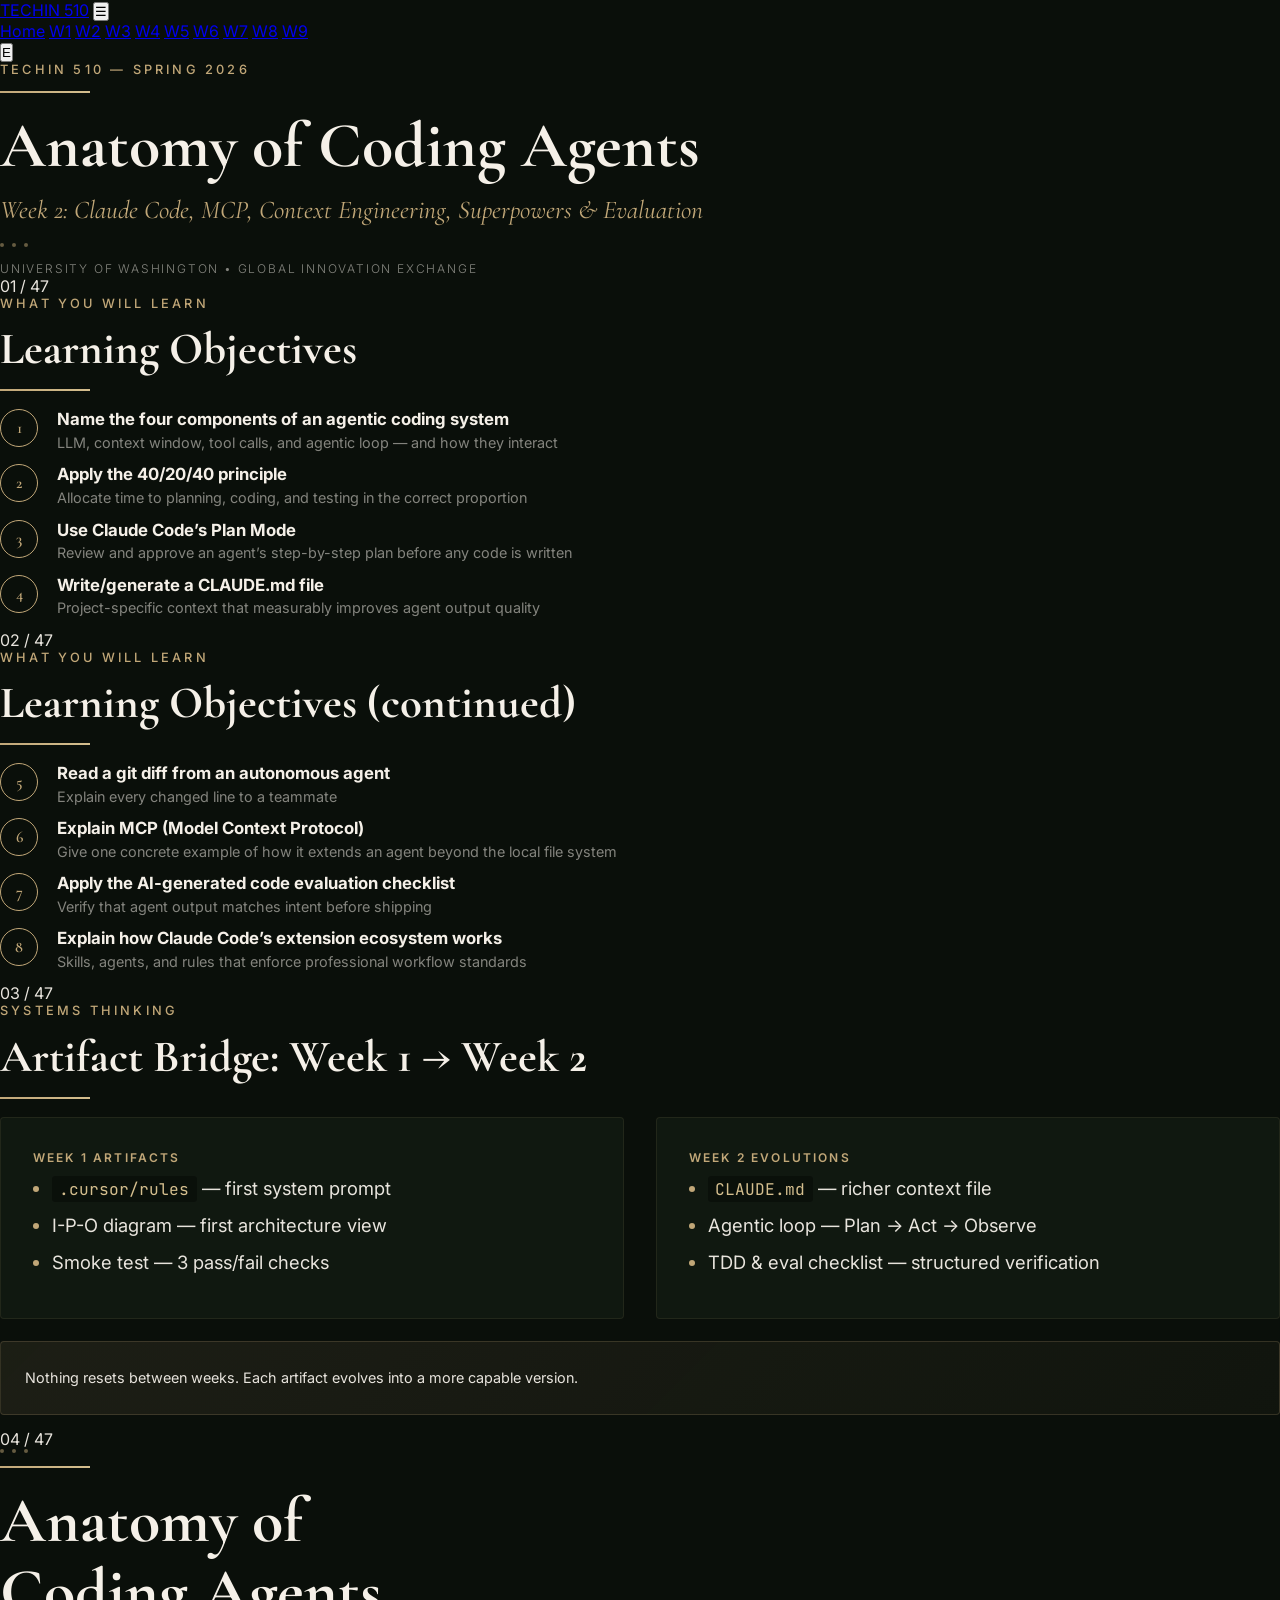
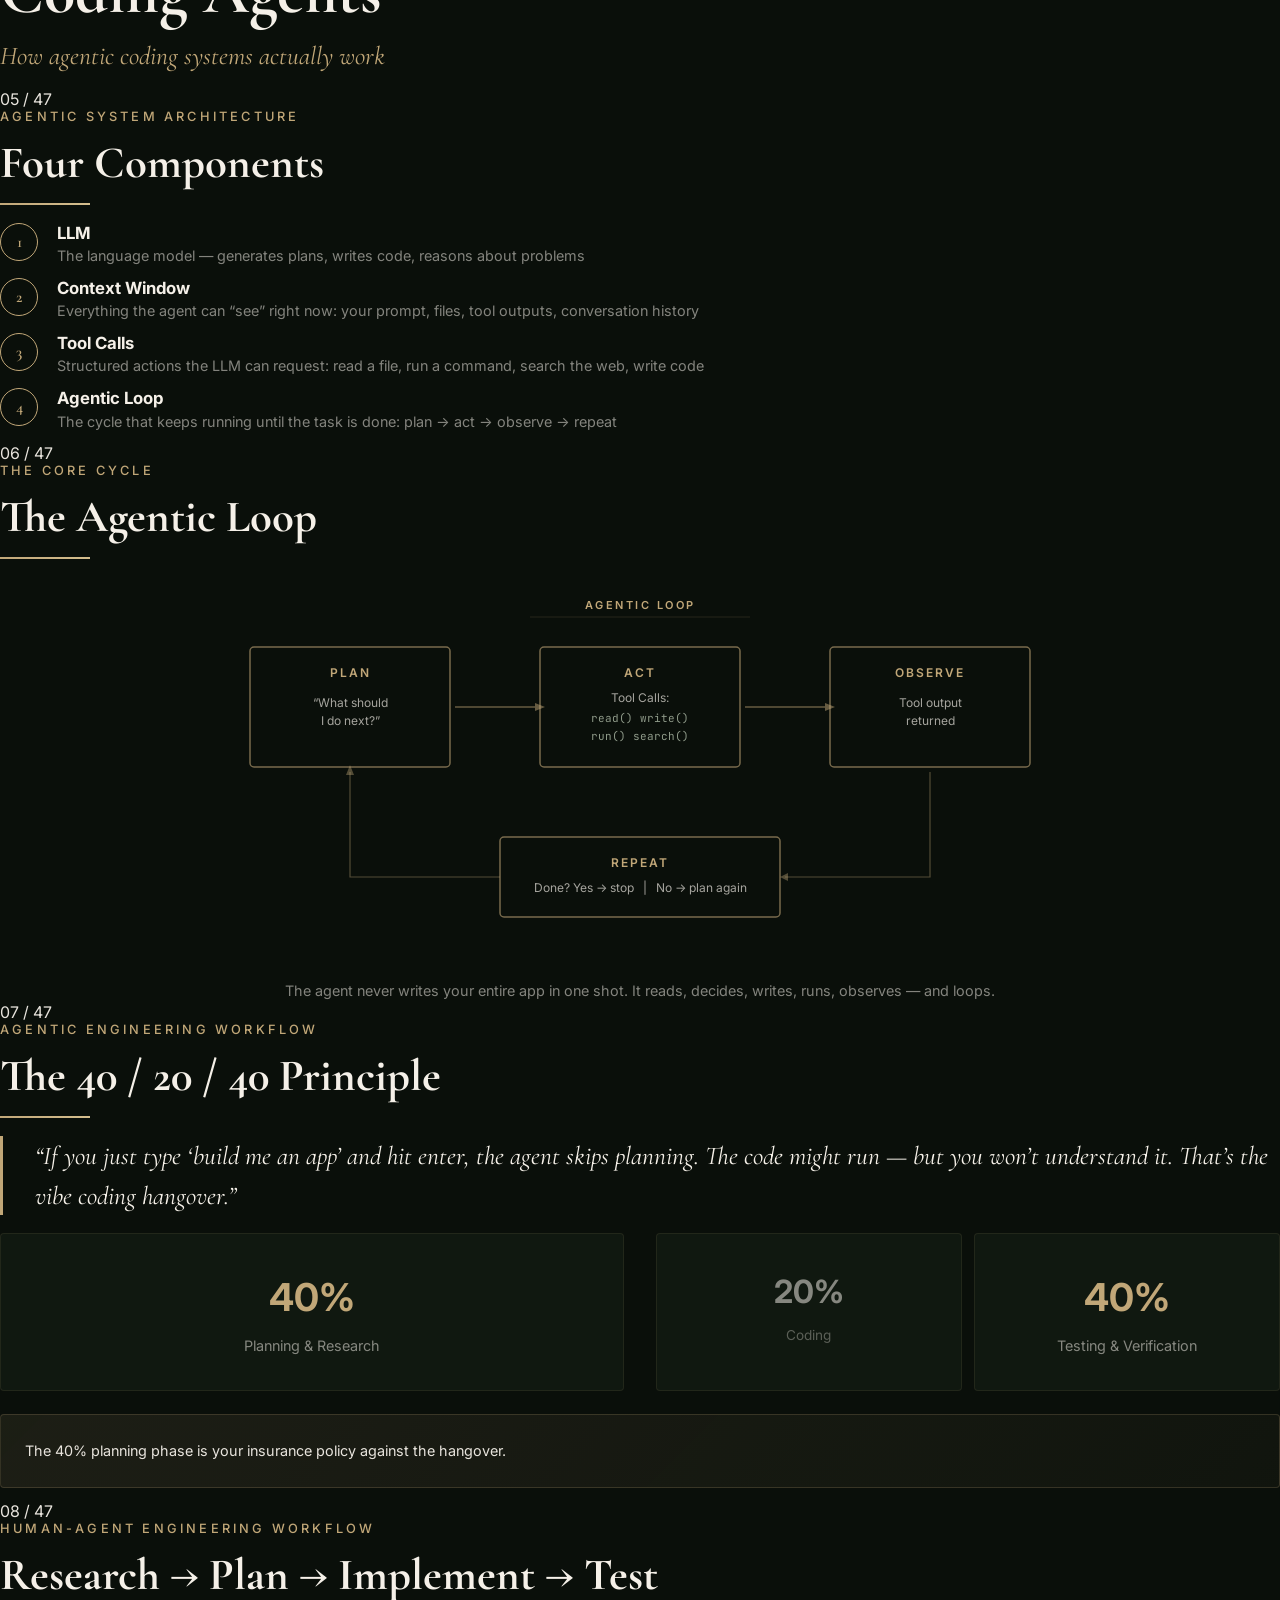
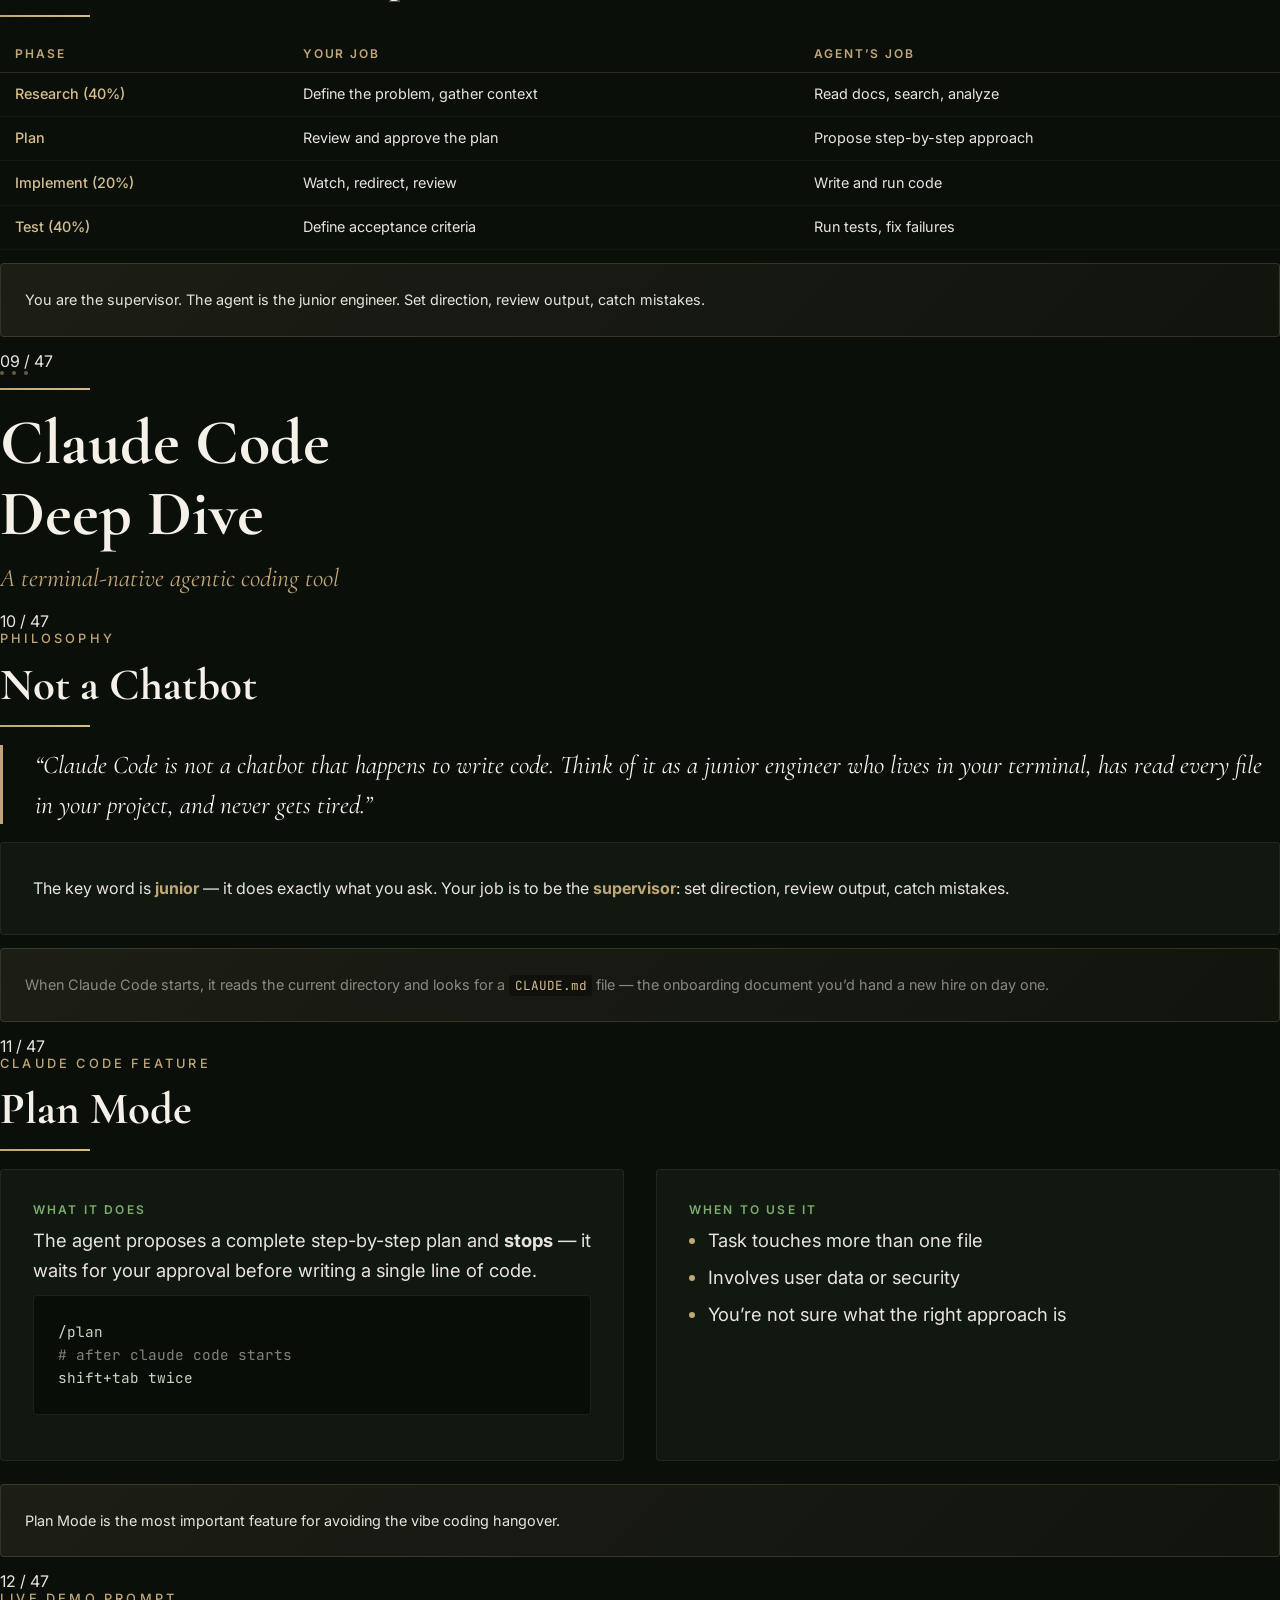
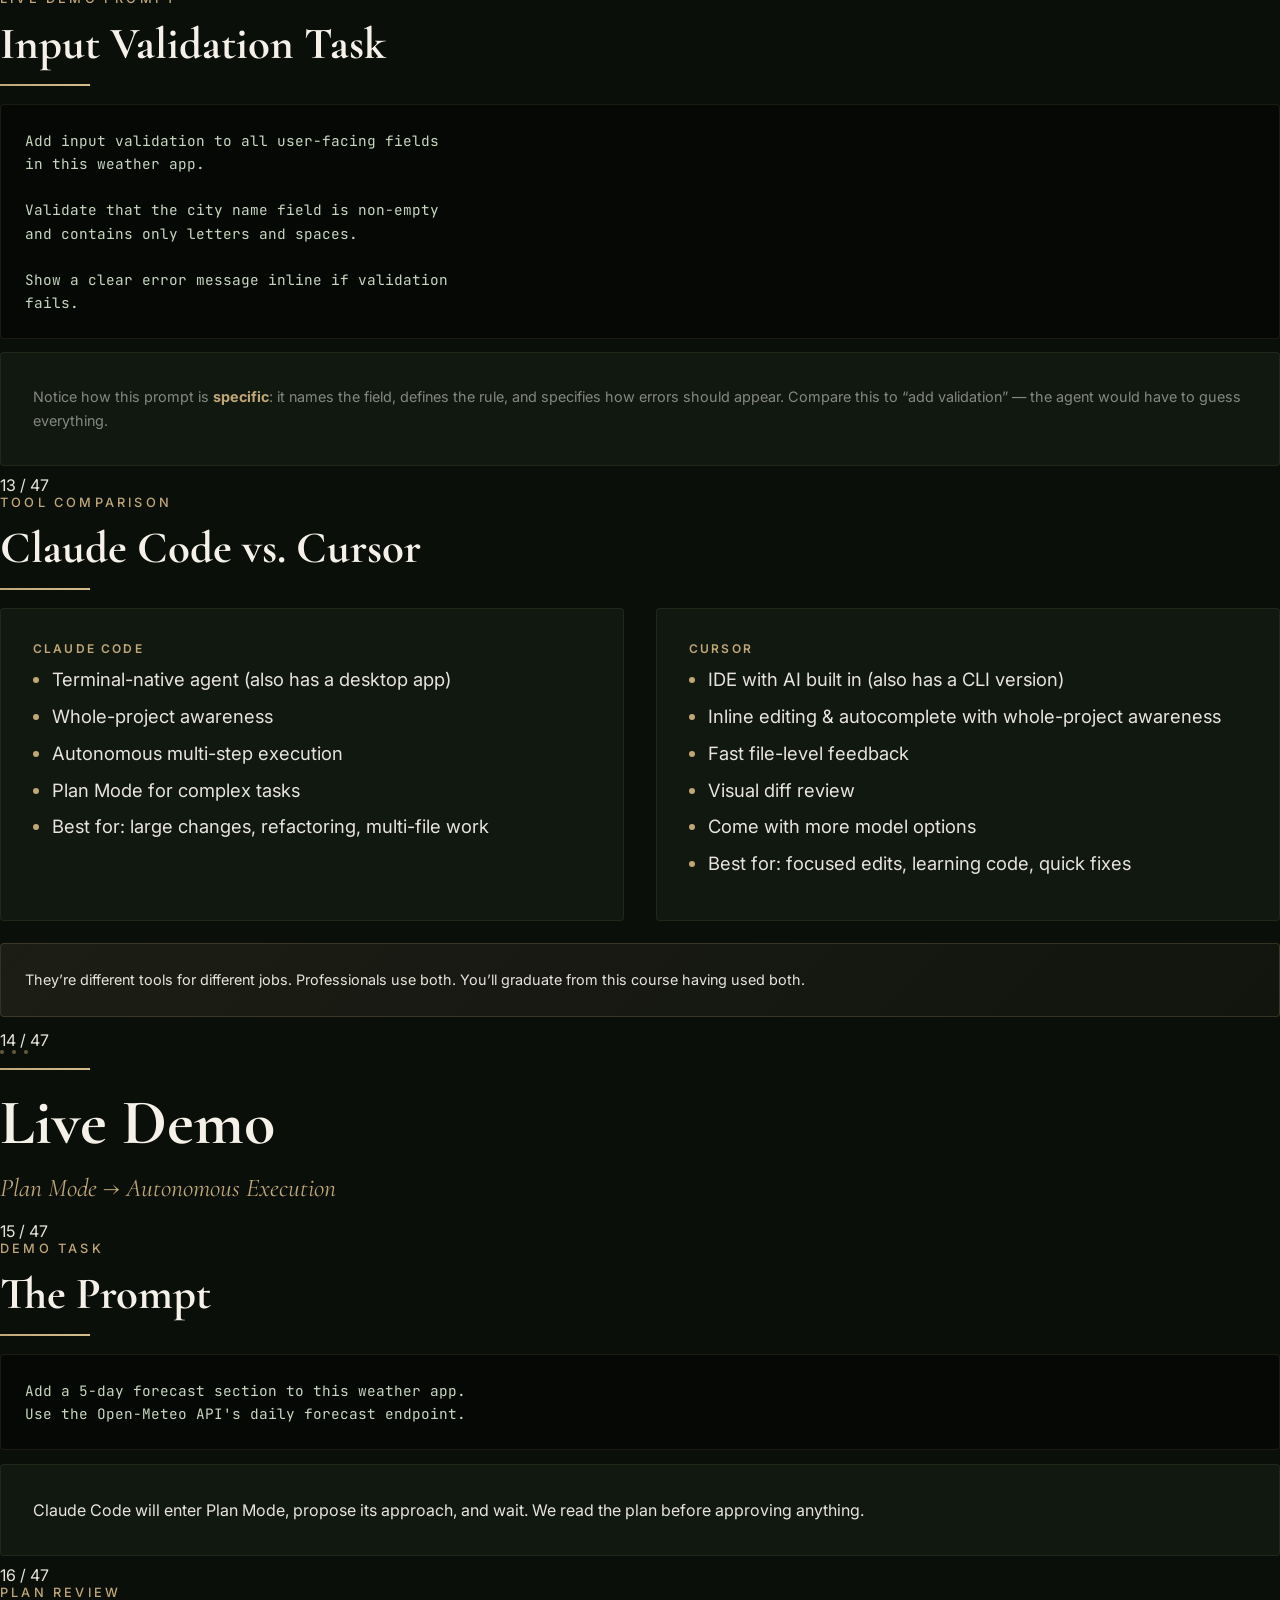
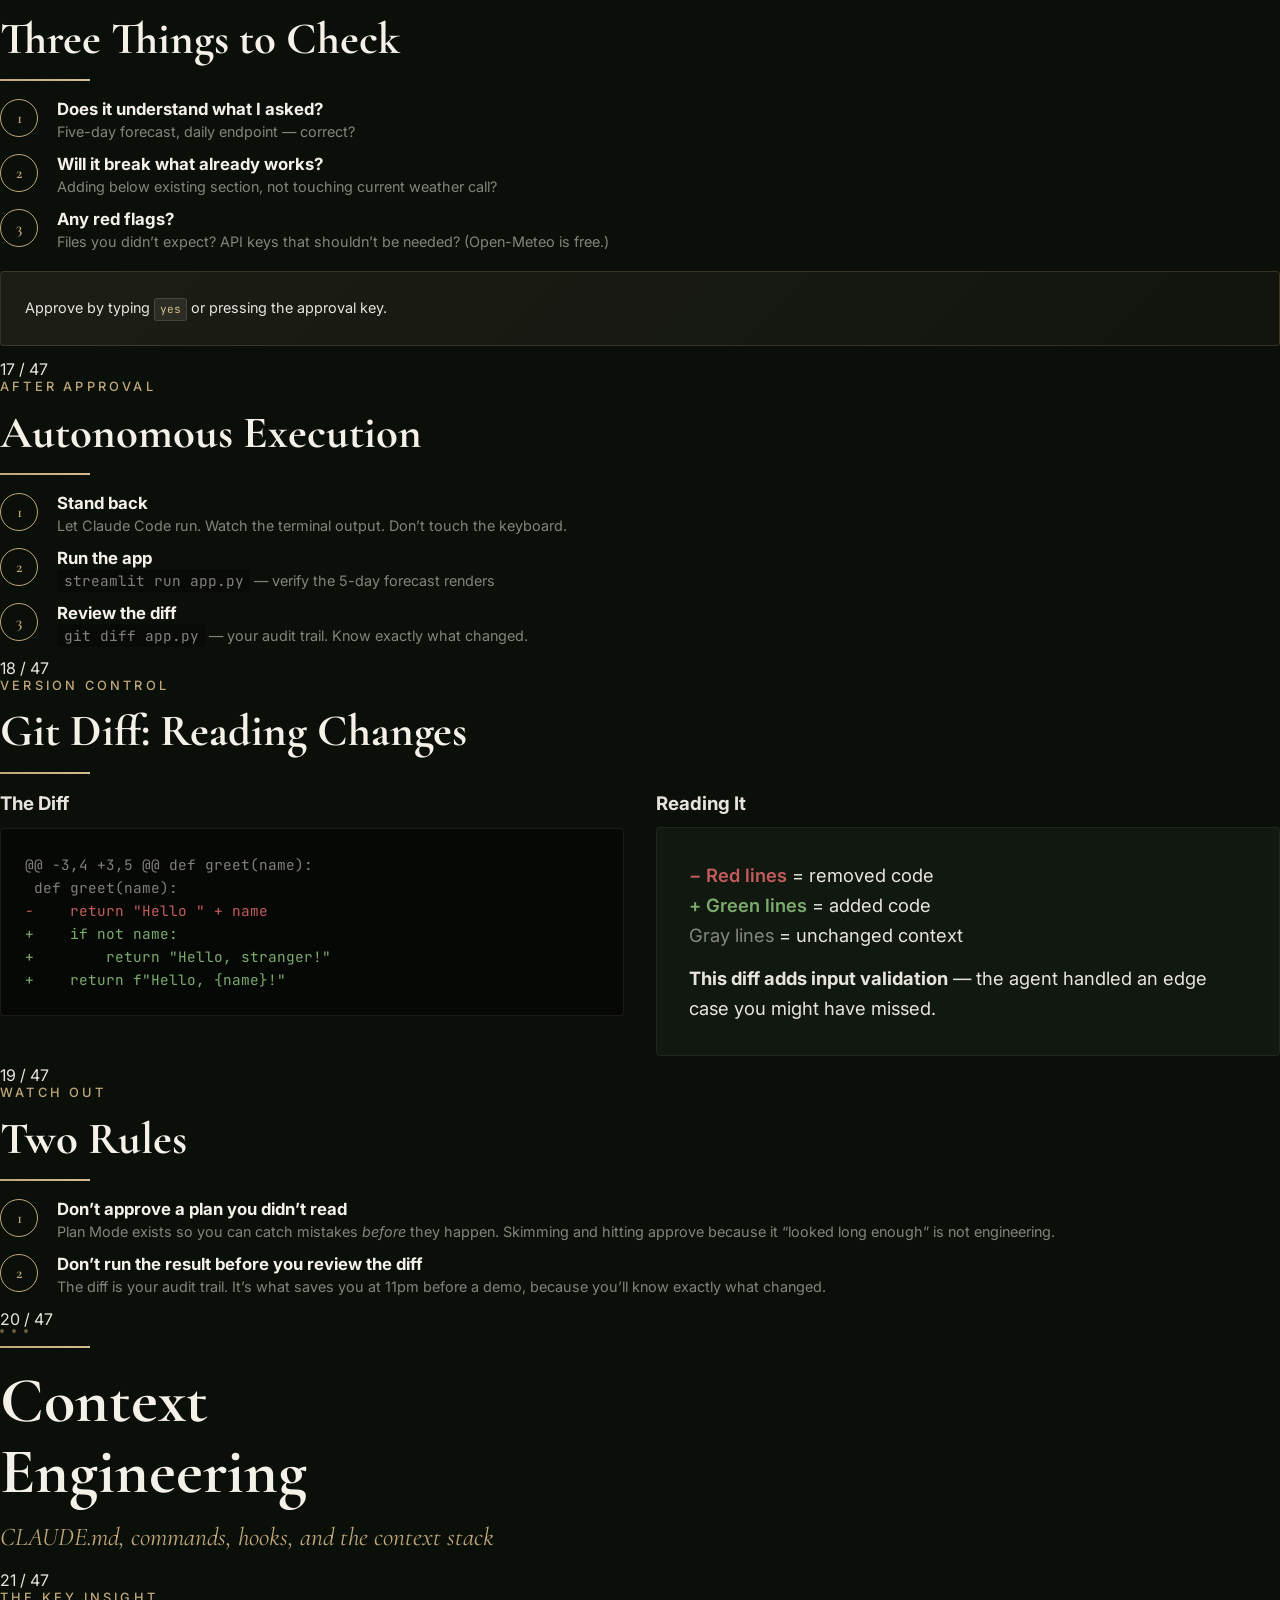
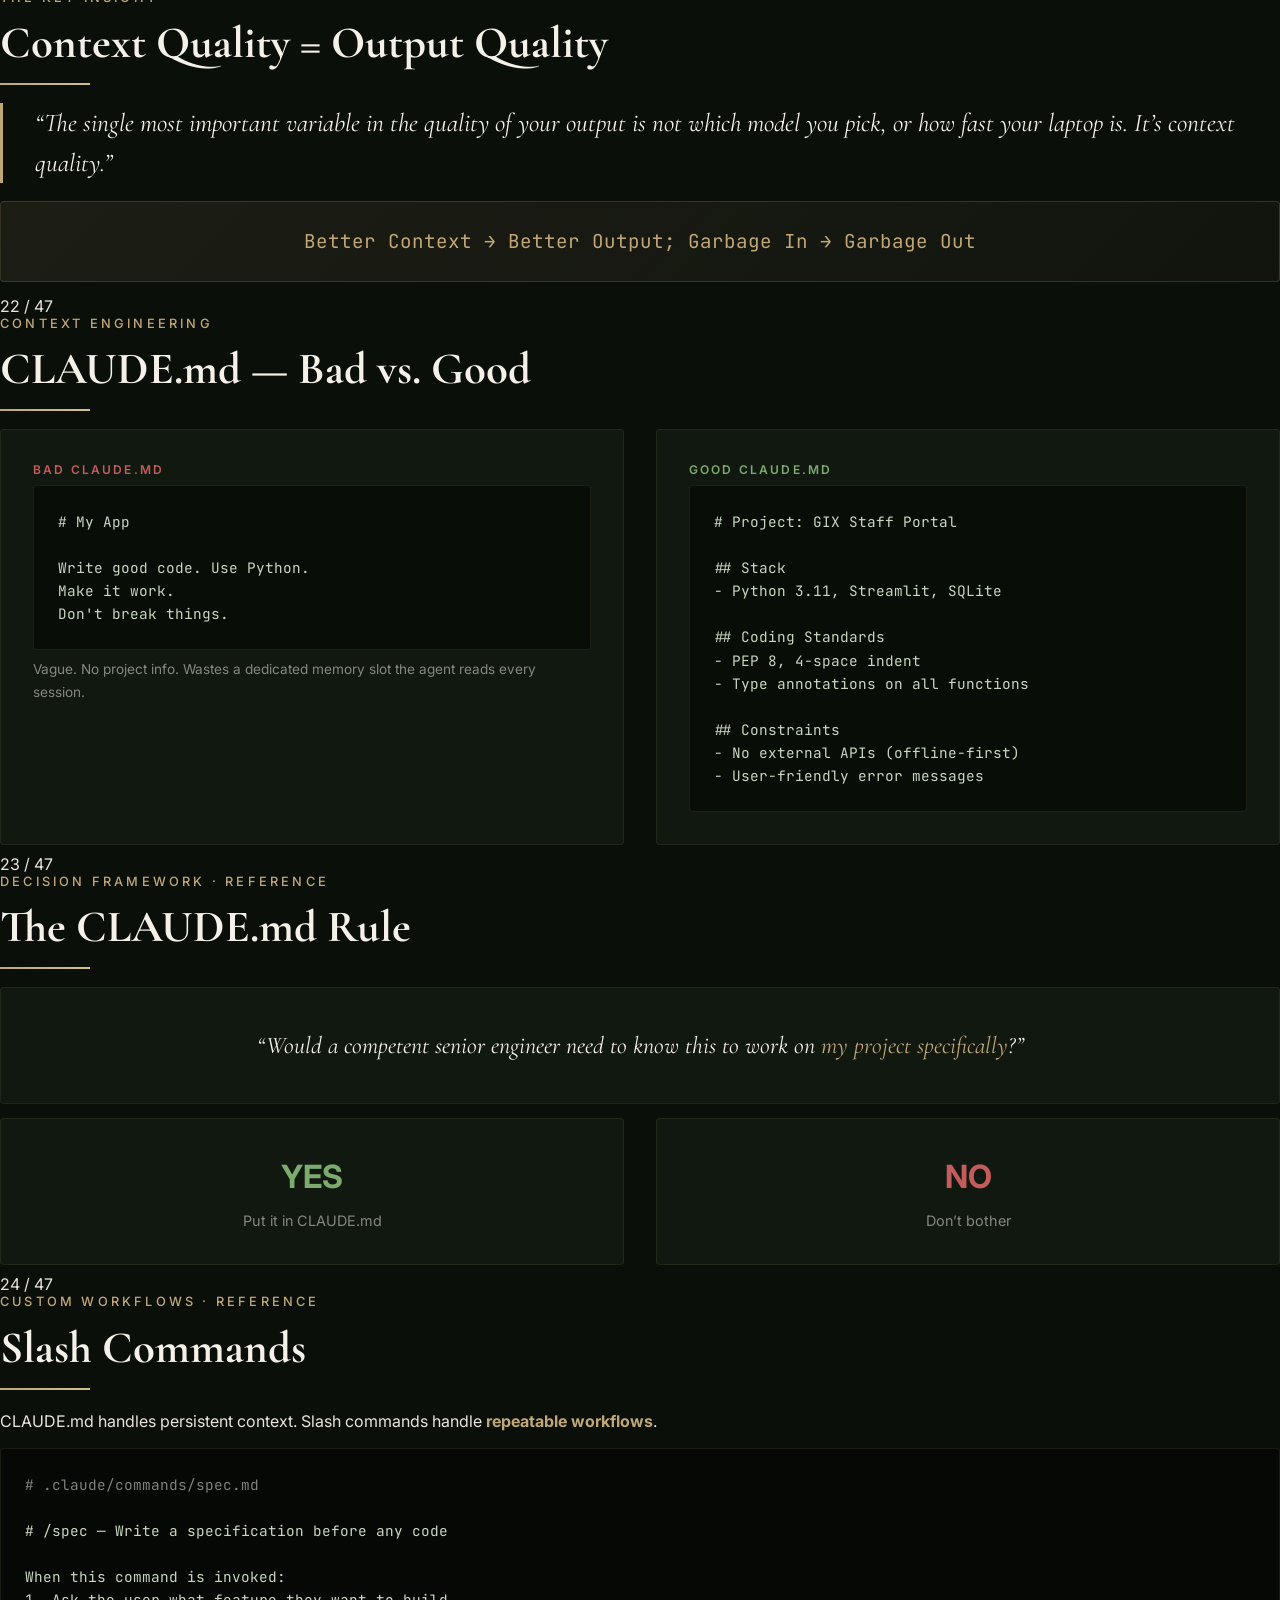
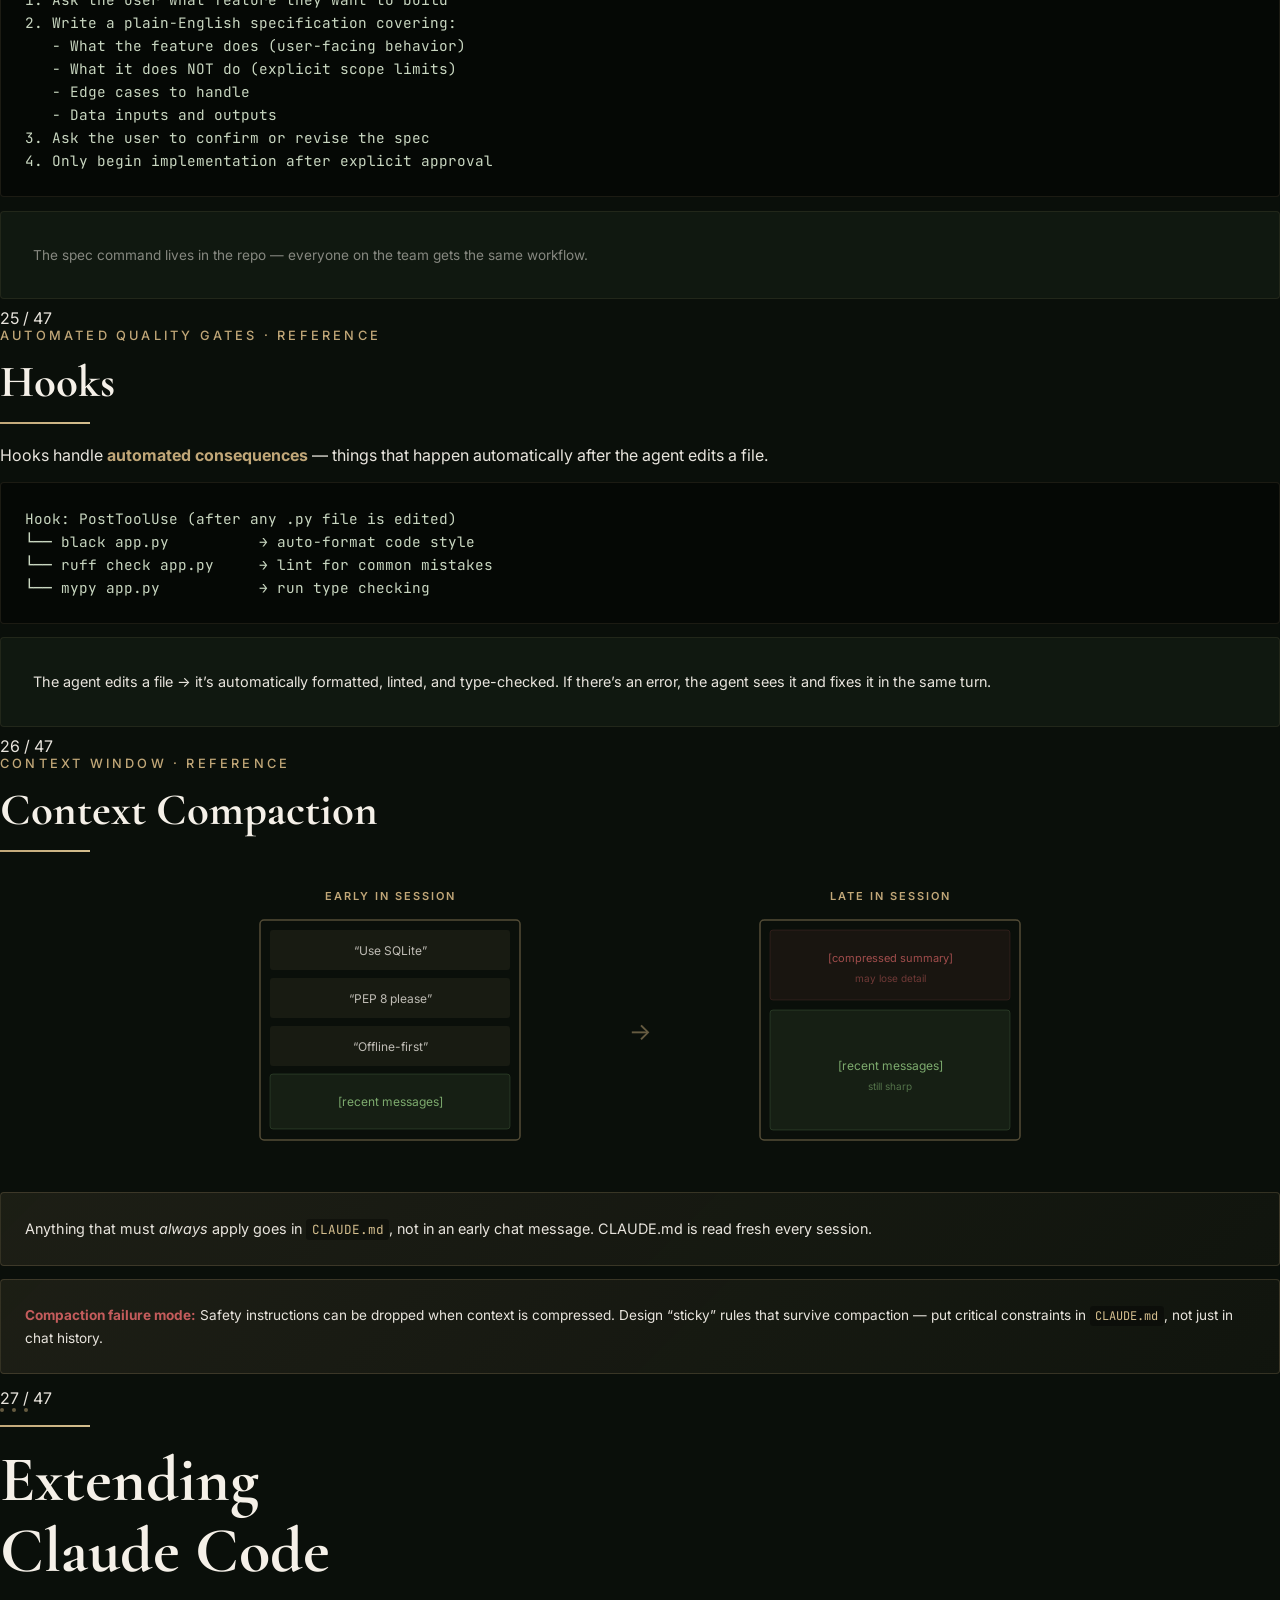
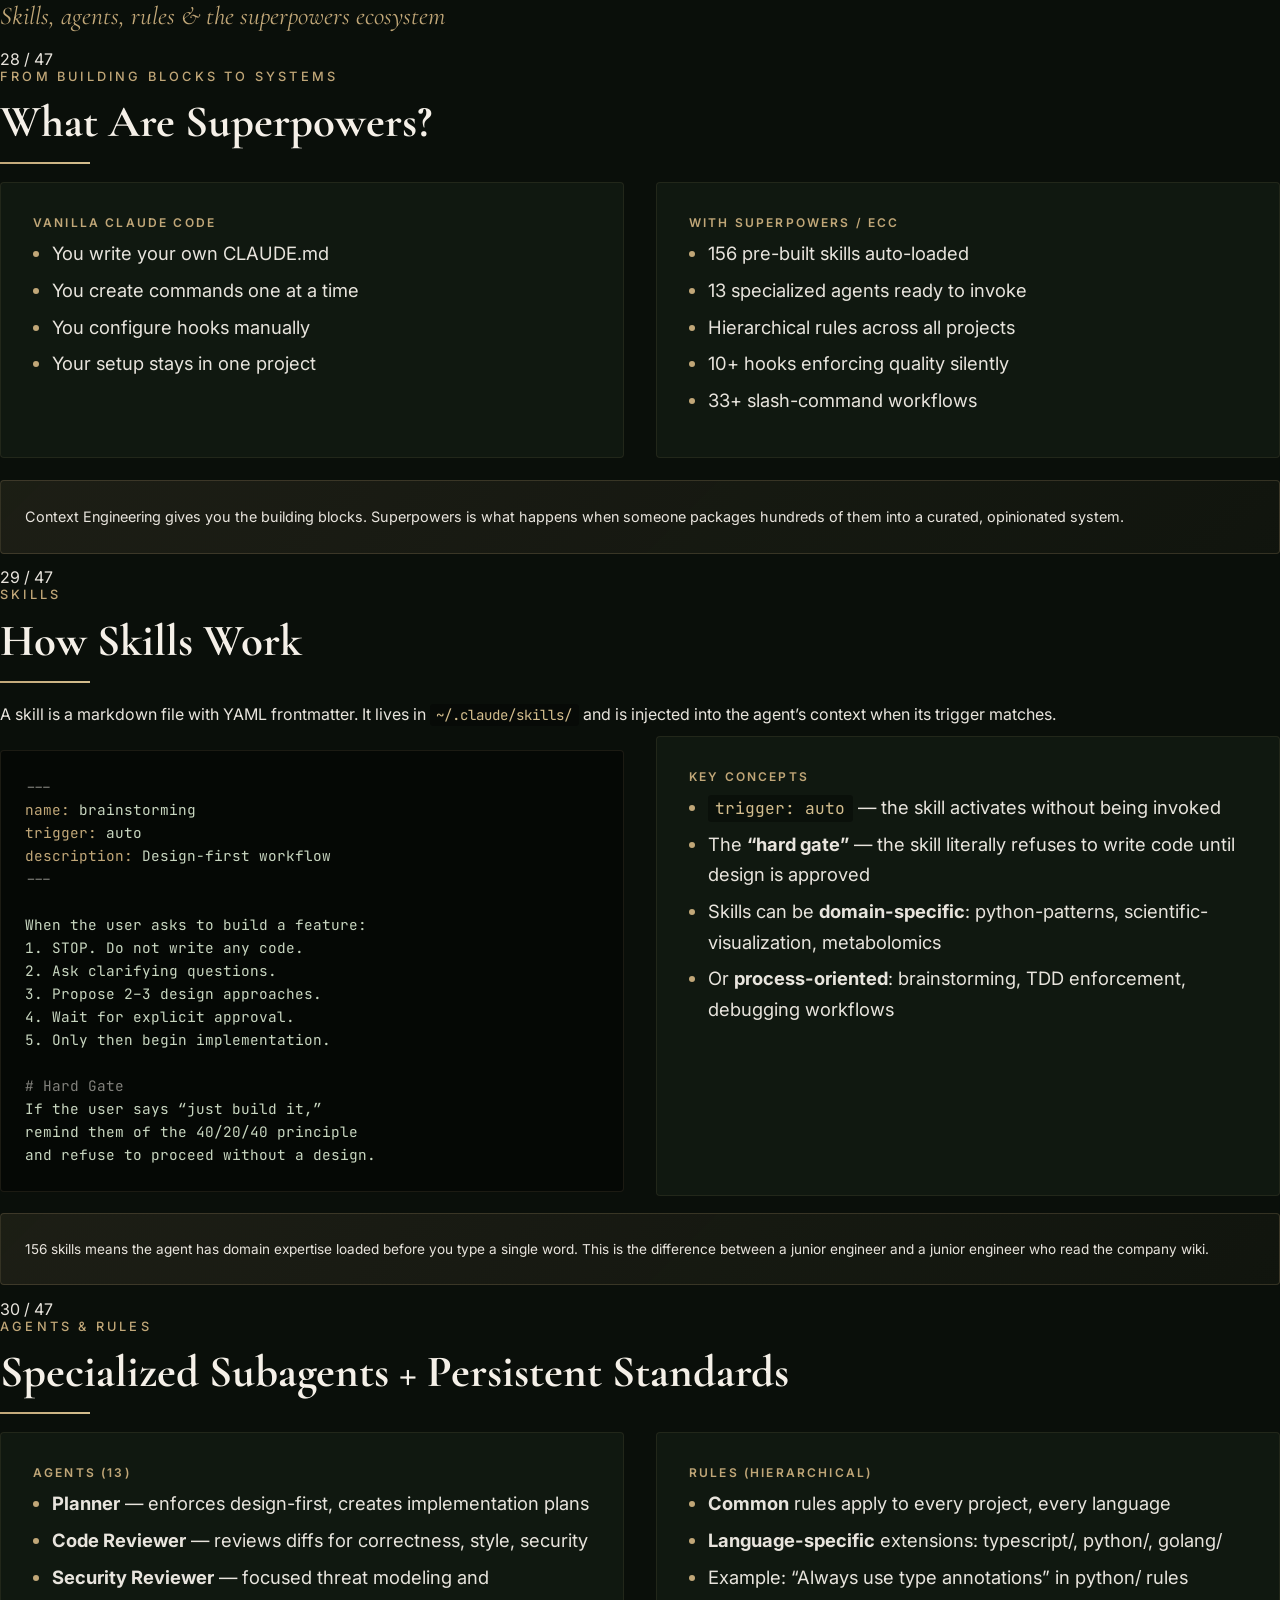
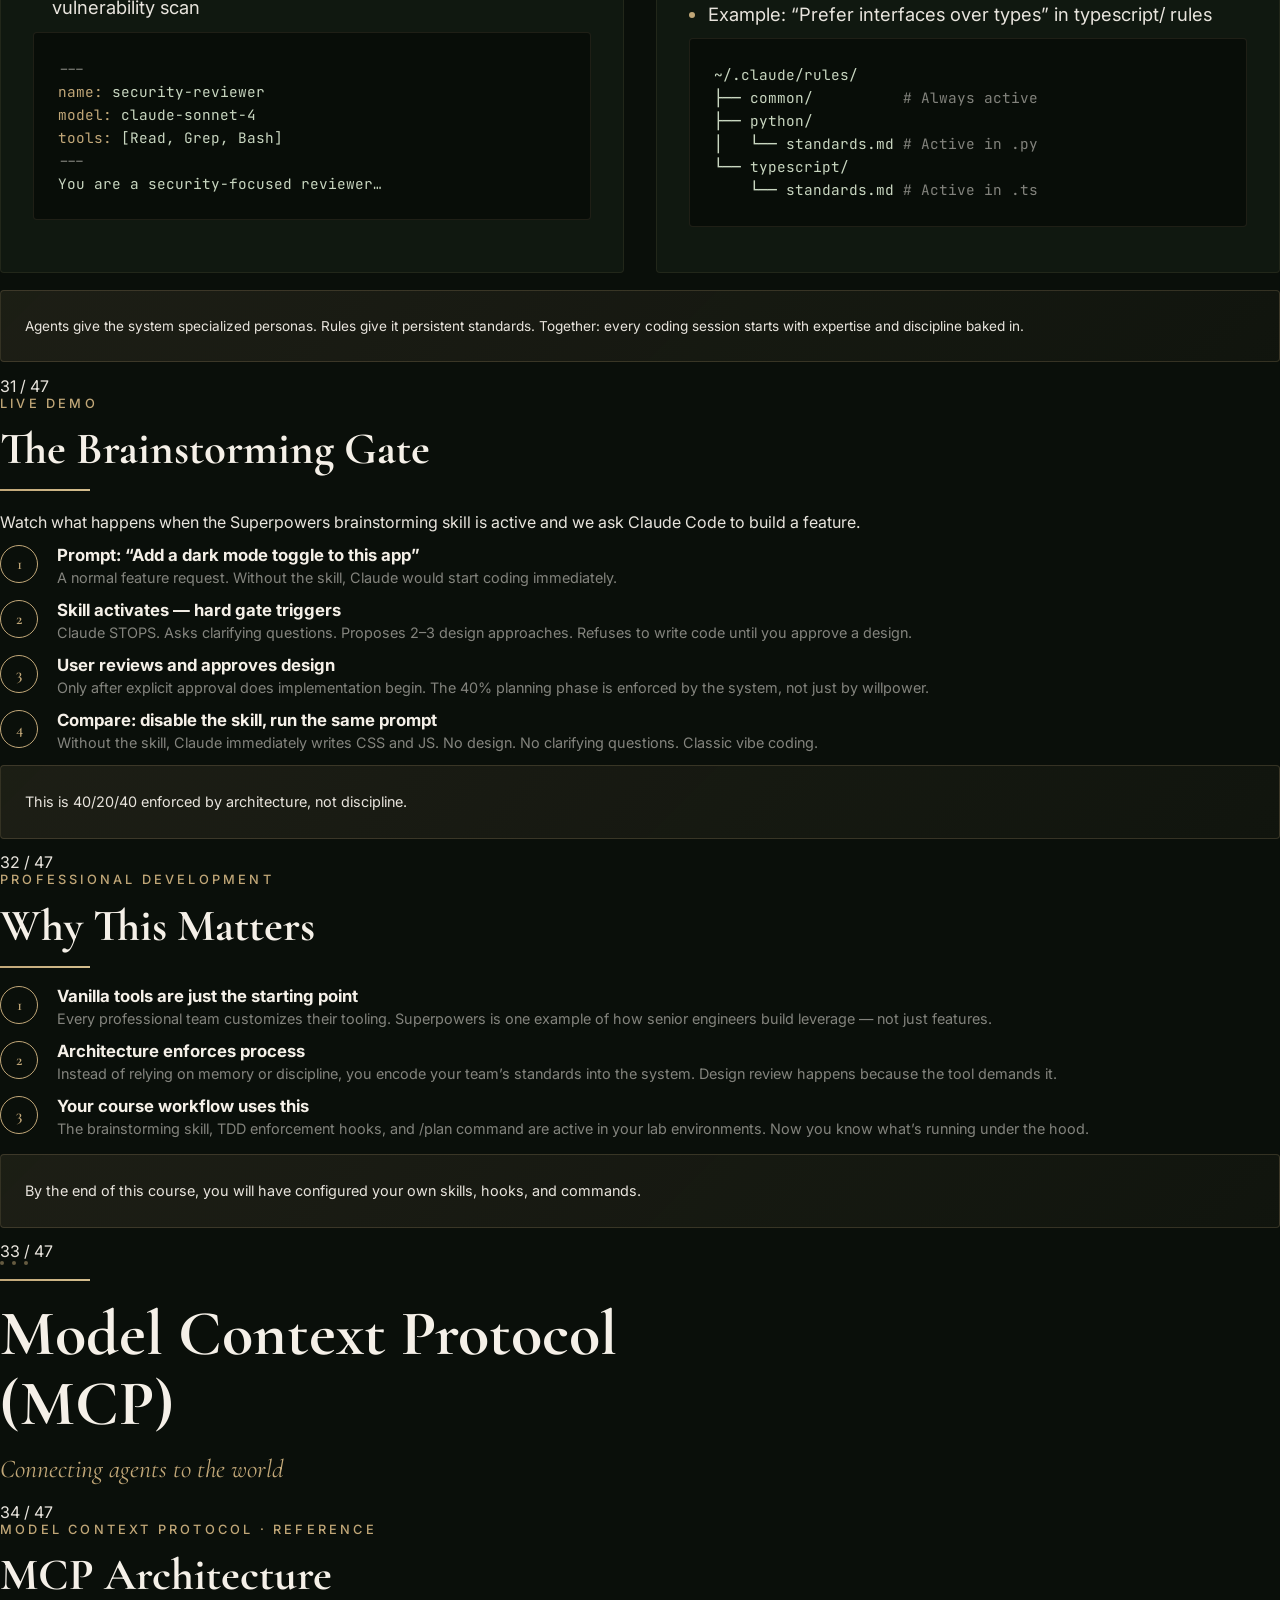
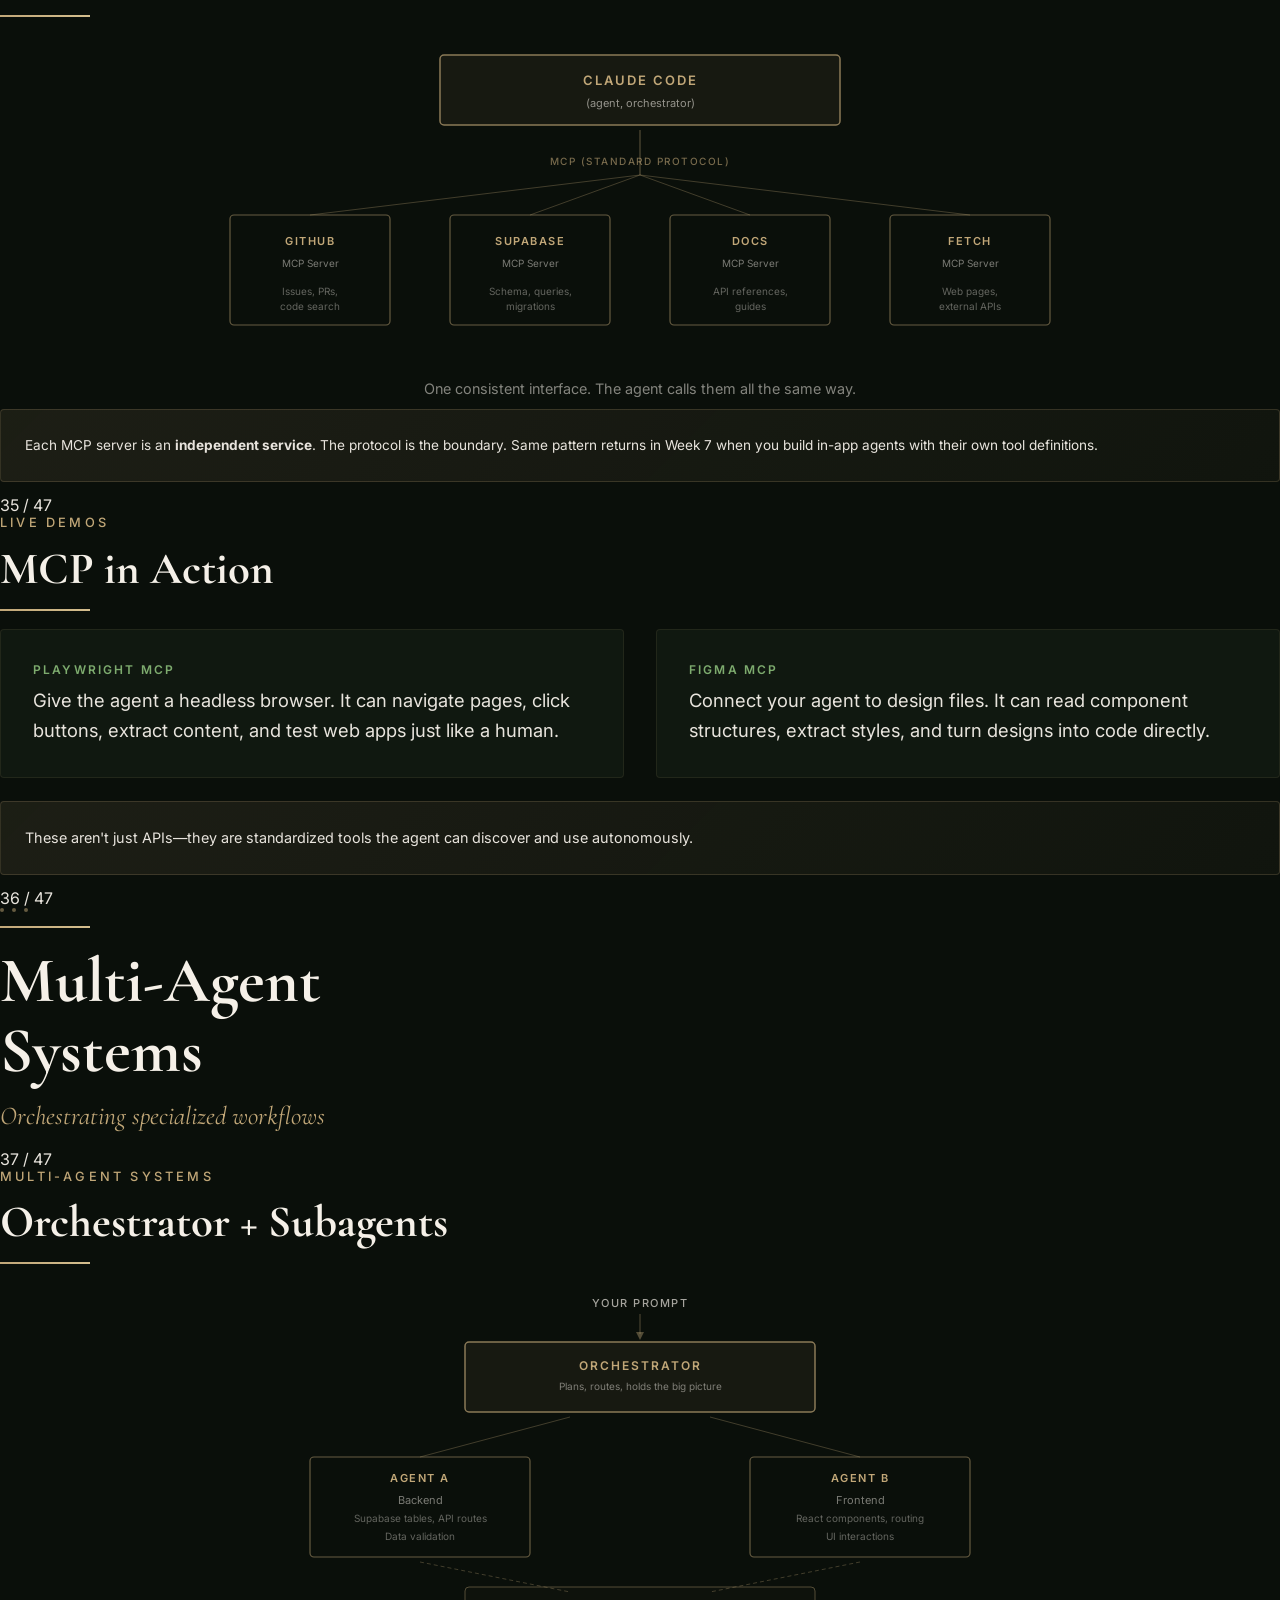
==== week2-slides.html @ 10f144a4 "enhance color contrast" ====
<!DOCTYPE html>
<html lang="en">

<head>
  <meta charset="UTF-8">
  <meta name="viewport" content="width=device-width, initial-scale=1.0">
  <title>TECHIN 510 Week 2 — Anatomy of Coding Agents</title>
  <link rel="stylesheet" href="css/theme.css">
  <link rel="stylesheet" href="css/slides.css">
  <link rel="stylesheet" href="css/site-nav.css">
</head>

<body>

  <nav class="site-nav" id="site-nav">
    <a href="index.html" class="site-nav-brand">TECHIN 510</a>
    <button class="site-nav-toggle" id="navToggle" aria-label="Toggle navigation">&#9776;</button>
    <div class="site-nav-links" id="navLinks">
      <a href="index.html">Home</a>
      <a href="week1-slides.html">W1</a>
      <a href="week2-slides.html">W2</a>
      <a href="week3-slides.html">W3</a>
      <a href="week4-slides.html">W4</a>
      <a href="week5-slides.html">W5</a>
      <a href="week6-slides.html">W6</a>
      <a href="week7-slides.html">W7</a>
      <a href="week8-slides.html">W8</a>
      <a href="week9-slides.html">W9</a>
    </div>
  </nav>

  <div id="progress"></div>

  <div id="nav-dots"></div>

  <button class="edit-btn" id="editBtn" title="Toggle edit mode (E)">E</button>

  <!-- ============================================================
     SLIDE 1 — Title
  -->
  <section class="slide title-slide" id="s1">
    <div class="overline">TECHIN 510 &mdash; Spring 2026</div>
    <div class="accent-line"></div>
    <h1>Anatomy of Coding Agents</h1>
    <div class="subtitle">Week 2: Claude Code, MCP, Context Engineering, Superpowers &amp; Evaluation</div>
    <div class="dots"><span></span><span></span><span></span></div>
    <div class="meta-line">University of Washington &bull; Global Innovation Exchange</div>
    <div class="slide-num">01 / 47</div>
  </section>

  <!-- ============================================================
     SLIDE 2 — Learning Objectives 1/2
  -->
  <section class="slide" id="s2">
    <div class="overline">What You Will Learn</div>
    <h2>Learning Objectives</h2>
    <div class="accent-line"></div>

    <div class="num-feature">
      <div class="num-circle">1</div>
      <div class="num-text">
        <strong>Name the four components of an agentic coding system</strong>
        <span>LLM, context window, tool calls, and agentic loop &mdash; and how they interact</span>
      </div>
    </div>
    <div class="num-feature">
      <div class="num-circle">2</div>
      <div class="num-text">
        <strong>Apply the 40/20/40 principle</strong>
        <span>Allocate time to planning, coding, and testing in the correct proportion</span>
      </div>
    </div>
    <div class="num-feature">
      <div class="num-circle">3</div>
      <div class="num-text">
        <strong>Use Claude Code&rsquo;s Plan Mode</strong>
        <span>Review and approve an agent&rsquo;s step-by-step plan before any code is written</span>
      </div>
    </div>
    <div class="num-feature">
      <div class="num-circle">4</div>
      <div class="num-text">
        <strong>Write/generate a CLAUDE.md file</strong>
        <span>Project-specific context that measurably improves agent output quality</span>
      </div>
    </div>

    <div class="slide-num">02 / 47</div>
  </section>

  <!-- ============================================================
     SLIDE 3 — Learning Objectives 2/2
  -->
  <section class="slide" id="s3">
    <div class="overline">What You Will Learn</div>
    <h2>Learning Objectives (continued)</h2>
    <div class="accent-line"></div>

    <div class="num-feature">
      <div class="num-circle">5</div>
      <div class="num-text">
        <strong>Read a git diff from an autonomous agent</strong>
        <span>Explain every changed line to a teammate</span>
      </div>
    </div>
    <div class="num-feature">
      <div class="num-circle">6</div>
      <div class="num-text">
        <strong>Explain MCP (Model Context Protocol)</strong>
        <span>Give one concrete example of how it extends an agent beyond the local file system</span>
      </div>
    </div>
    <div class="num-feature">
      <div class="num-circle">7</div>
      <div class="num-text">
        <strong>Apply the AI-generated code evaluation checklist</strong>
        <span>Verify that agent output matches intent before shipping</span>
      </div>
    </div>
    <div class="num-feature">
      <div class="num-circle">8</div>
      <div class="num-text">
        <strong>Explain how Claude Code&rsquo;s extension ecosystem works</strong>
        <span>Skills, agents, and rules that enforce professional workflow standards</span>
      </div>
    </div>

    <div class="slide-num">03 / 47</div>
  </section>

  <!-- ============================================================
     SLIDE 4 — Artifact Bridge: Week 1 to Week 2
  -->
  <section class="slide" id="s4">
    <div class="overline">Systems Thinking</div>
    <h2>Artifact Bridge: Week 1 &rarr; Week 2</h2>
    <div class="accent-line"></div>

    <div class="two-col">
      <div class="card">
        <div class="col-label" style="color: var(--gold);">Week 1 Artifacts</div>
        <ul>
          <li><span class="inline-code">.cursor/rules</span> &mdash; first system prompt</li>
          <li>I-P-O diagram &mdash; first architecture view</li>
          <li>Smoke test &mdash; 3 pass/fail checks</li>
        </ul>
      </div>
      <div class="card">
        <div class="col-label" style="color: var(--gold);">Week 2 Evolutions</div>
        <ul>
          <li><span class="inline-code">CLAUDE.md</span> &mdash; richer context file</li>
          <li>Agentic loop &mdash; Plan &rarr; Act &rarr; Observe</li>
          <li>TDD &amp; eval checklist &mdash; structured verification</li>
        </ul>
      </div>
    </div>

    <div class="highlight-box" style="margin-top: clamp(0.5rem, 1.5vh, 1rem);">
      <p style="font-size: clamp(0.75rem, 1.2vw, 0.9rem); color: var(--fg);">
        Nothing resets between weeks. Each artifact evolves into a more capable version.
      </p>
    </div>

    <div class="slide-num">04 / 47</div>
  </section>

  <!-- ============================================================
     SLIDE 5 — Section Divider: Anatomy of Coding Agents
  -->
  <section class="slide title-slide" id="s5">
    <div class="dots"><span></span><span></span><span></span></div>
    <div class="accent-line"></div>
    <h1>Anatomy of<br>Coding Agents</h1>
    <div class="subtitle">How agentic coding systems actually work</div>
    <div class="slide-num">05 / 47</div>
  </section>

  <!-- ============================================================
     SLIDE 6 — Four Components
  -->
  <section class="slide" id="s6">
    <div class="overline">Agentic System Architecture</div>
    <h2>Four Components</h2>
    <div class="accent-line"></div>

    <div class="num-feature">
      <div class="num-circle">1</div>
      <div class="num-text">
        <strong>LLM</strong>
        <span>The language model &mdash; generates plans, writes code, reasons about problems</span>
      </div>
    </div>
    <div class="num-feature">
      <div class="num-circle">2</div>
      <div class="num-text">
        <strong>Context Window</strong>
        <span>Everything the agent can &ldquo;see&rdquo; right now: your prompt, files, tool outputs, conversation
          history</span>
      </div>
    </div>
    <div class="num-feature">
      <div class="num-circle">3</div>
      <div class="num-text">
        <strong>Tool Calls</strong>
        <span>Structured actions the LLM can request: read a file, run a command, search the web, write code</span>
      </div>
    </div>
    <div class="num-feature">
      <div class="num-circle">4</div>
      <div class="num-text">
        <strong>Agentic Loop</strong>
        <span>The cycle that keeps running until the task is done: plan &rarr; act &rarr; observe &rarr; repeat</span>
      </div>
    </div>

    <div class="slide-num">06 / 47</div>
  </section>

  <!-- ============================================================
     SLIDE 7 — Agentic Loop Diagram
  -->
  <section class="slide" id="s7">
    <div class="overline">The Core Cycle</div>
    <h2>The Agentic Loop</h2>
    <div class="accent-line"></div>

    <div class="diagram">
      <svg viewBox="0 0 900 380" xmlns="http://www.w3.org/2000/svg" style="max-height: 52vh;">
        <text x="450" y="32" text-anchor="middle" fill="#c1a778" font-family="Inter, sans-serif" font-size="11"
          font-weight="600" letter-spacing="2.5">AGENTIC LOOP</text>
        <line x1="340" y1="40" x2="560" y2="40" stroke="#c1a778" stroke-width="0.5" opacity="0.3" />

        <rect x="60" y="70" width="200" height="120" rx="4" fill="none" stroke="#c1a778" stroke-width="1.5"
          opacity="0.6" />
        <text x="160" y="100" text-anchor="middle" fill="#c1a778" font-family="Inter, sans-serif" font-size="12"
          font-weight="600" letter-spacing="2">PLAN</text>
        <text x="160" y="130" text-anchor="middle" fill="#e8e4dd" font-family="Inter, sans-serif" font-size="12"
          opacity="0.7">&ldquo;What should</text>
        <text x="160" y="148" text-anchor="middle" fill="#e8e4dd" font-family="Inter, sans-serif" font-size="12"
          opacity="0.7">I do next?&rdquo;</text>

        <rect x="350" y="70" width="200" height="120" rx="4" fill="none" stroke="#c1a778" stroke-width="1.5"
          opacity="0.6" />
        <text x="450" y="100" text-anchor="middle" fill="#c1a778" font-family="Inter, sans-serif" font-size="12"
          font-weight="600" letter-spacing="2">ACT</text>
        <text x="450" y="125" text-anchor="middle" fill="#e8e4dd" font-family="Inter, sans-serif" font-size="12"
          opacity="0.7">Tool Calls:</text>
        <text x="450" y="145" text-anchor="middle" fill="#c8d6c0" font-family="JetBrains Mono, monospace" font-size="11"
          opacity="0.7">read() write()</text>
        <text x="450" y="163" text-anchor="middle" fill="#c8d6c0" font-family="JetBrains Mono, monospace" font-size="11"
          opacity="0.7">run() search()</text>

        <rect x="640" y="70" width="200" height="120" rx="4" fill="none" stroke="#c1a778" stroke-width="1.5"
          opacity="0.6" />
        <text x="740" y="100" text-anchor="middle" fill="#c1a778" font-family="Inter, sans-serif" font-size="12"
          font-weight="600" letter-spacing="2">OBSERVE</text>
        <text x="740" y="130" text-anchor="middle" fill="#e8e4dd" font-family="Inter, sans-serif" font-size="12"
          opacity="0.7">Tool output</text>
        <text x="740" y="148" text-anchor="middle" fill="#e8e4dd" font-family="Inter, sans-serif" font-size="12"
          opacity="0.7">returned</text>

        <line x1="265" y1="130" x2="345" y2="130" stroke="#c1a778" stroke-width="1.5" opacity="0.5" />
        <polygon points="345,126 355,130 345,134" fill="#c1a778" opacity="0.5" />

        <line x1="555" y1="130" x2="635" y2="130" stroke="#c1a778" stroke-width="1.5" opacity="0.5" />
        <polygon points="635,126 645,130 635,134" fill="#c1a778" opacity="0.5" />

        <rect x="310" y="260" width="280" height="80" rx="4" fill="none" stroke="#c1a778" stroke-width="1.5"
          opacity="0.6" />
        <text x="450" y="290" text-anchor="middle" fill="#c1a778" font-family="Inter, sans-serif" font-size="12"
          font-weight="600" letter-spacing="2">REPEAT</text>
        <text x="450" y="315" text-anchor="middle" fill="#e8e4dd" font-family="Inter, sans-serif" font-size="12"
          opacity="0.7">Done? Yes &rarr; stop &ensp;|&ensp; No &rarr; plan again</text>

        <path d="M 740 195 L 740 300 L 595 300" fill="none" stroke="#c1a778" stroke-width="1.2" opacity="0.4" />
        <polygon points="598,296 590,300 598,304" fill="#c1a778" opacity="0.4" />

        <path d="M 310 300 L 160 300 L 160 195" fill="none" stroke="#c1a778" stroke-width="1.2" opacity="0.4" />
        <polygon points="156,198 160,188 164,198" fill="#c1a778" opacity="0.4" />
      </svg>
    </div>

    <p style="font-size: clamp(0.75rem, 1.2vw, 0.9rem); color: var(--fg-dim); text-align: center;">
      The agent never writes your entire app in one shot. It reads, decides, writes, runs, observes &mdash; and loops.
    </p>

    <div class="slide-num">07 / 47</div>
  </section>

  <!-- ============================================================
     SLIDE 8 — 40/20/40 and Vibe Coding Hangover
  -->
  <section class="slide" id="s8">
    <div class="overline">Agentic Engineering Workflow</div>
    <h2>The 40 / 20 / 40 Principle</h2>
    <div class="accent-line"></div>

    <div class="quote-block">
      <p>&ldquo;If you just type &lsquo;build me an app&rsquo; and hit enter, the agent skips planning. The code might
        run &mdash; but you won&rsquo;t understand it. That&rsquo;s the vibe coding hangover.&rdquo;</p>
    </div>

    <div class="two-col" style="margin-top: clamp(0.5rem, 1.5vh, 1rem);">
      <div class="card" style="text-align:center;">
        <p style="font-size: clamp(1.5rem, 3vw, 2.5rem); font-weight:700; color: var(--gold); margin-bottom:0.3rem;">40%
        </p>
        <p style="font-size: clamp(0.75rem, 1.2vw, 0.9rem); color: var(--fg-dim);">Planning &amp; Research</p>
      </div>
      <div style="display:flex; gap: clamp(0.5rem, 1vw, 1rem);">
        <div class="card" style="text-align:center; flex:1;">
          <p
            style="font-size: clamp(1.2rem, 2.5vw, 2rem); font-weight:700; color: var(--fg-dim); margin-bottom:0.3rem;">
            20%</p>
          <p style="font-size: clamp(0.7rem, 1.1vw, 0.85rem); color: var(--fg-muted);">Coding</p>
        </div>
        <div class="card" style="text-align:center; flex:1;">
          <p style="font-size: clamp(1.5rem, 3vw, 2.5rem); font-weight:700; color: var(--gold); margin-bottom:0.3rem;">
            40%</p>
          <p style="font-size: clamp(0.75rem, 1.2vw, 0.9rem); color: var(--fg-dim);">Testing &amp; Verification</p>
        </div>
      </div>
    </div>

    <div class="highlight-box" style="margin-top: clamp(0.5rem, 1.5vh, 1rem);">
      <p style="font-size: clamp(0.75rem, 1.2vw, 0.9rem); color: var(--fg);">
        The 40% planning phase is your insurance policy against the hangover.
      </p>
    </div>

    <div class="slide-num">08 / 47</div>
  </section>

  <!-- ============================================================
     SLIDE 9 — Research → Plan → Implement → Test
  -->
  <section class="slide" id="s9">
    <div class="overline">Human-Agent Engineering Workflow</div>
    <h2>Research &rarr; Plan &rarr; Implement &rarr; Test</h2>
    <div class="accent-line"></div>

    <table class="slide-table">
      <thead>
        <tr>
          <th>Phase</th>
          <th>Your Job</th>
          <th>Agent&rsquo;s Job</th>
        </tr>
      </thead>
      <tbody>
        <tr>
          <td>Research (40%)</td>
          <td>Define the problem, gather context</td>
          <td>Read docs, search, analyze</td>
        </tr>
        <tr>
          <td>Plan</td>
          <td>Review and approve the plan</td>
          <td>Propose step-by-step approach</td>
        </tr>
        <tr>
          <td>Implement (20%)</td>
          <td>Watch, redirect, review</td>
          <td>Write and run code</td>
        </tr>
        <tr>
          <td>Test (40%)</td>
          <td>Define acceptance criteria</td>
          <td>Run tests, fix failures</td>
        </tr>
      </tbody>
    </table>

    <div class="highlight-box" style="margin-top: clamp(0.5rem, 1.5vh, 1rem);">
      <p style="font-size: clamp(0.75rem, 1.2vw, 0.9rem); color: var(--fg);">
        You are the supervisor. The agent is the junior engineer. Set direction, review output, catch mistakes.
      </p>
    </div>

    <div class="slide-num">09 / 47</div>
  </section>

  <!-- ============================================================
     SLIDE 10 — Section Divider: Claude Code Deep Dive
  -->
  <section class="slide title-slide" id="s10">
    <div class="dots"><span></span><span></span><span></span></div>
    <div class="accent-line"></div>
    <h1>Claude Code<br>Deep Dive</h1>
    <div class="subtitle">A terminal-native agentic coding tool</div>
    <div class="slide-num">10 / 47</div>
  </section>

  <!-- ============================================================
     SLIDE 11 — "Not a Chatbot"
  -->
  <section class="slide" id="s11">
    <div class="overline">Philosophy</div>
    <h2>Not a Chatbot</h2>
    <div class="accent-line"></div>

    <div class="quote-block">
      <p>&ldquo;Claude Code is not a chatbot that happens to write code. Think of it as a junior engineer who lives in
        your terminal, has read every file in your project, and never gets tired.&rdquo;</p>
    </div>

    <div class="card" style="margin-top: clamp(0.5rem, 2vh, 1.2rem);">
      <p style="font-size: clamp(0.8rem, 1.3vw, 1rem);">
        The key word is <strong style="color: var(--gold);">junior</strong> &mdash; it does exactly what you ask. Your
        job is to be the <strong style="color: var(--gold);">supervisor</strong>: set direction, review
        output, catch mistakes.
      </p>
    </div>

    <div class="highlight-box" style="margin-top: clamp(0.5rem, 1.5vh, 1rem);">
      <p style="font-size: clamp(0.75rem, 1.2vw, 0.9rem); color: var(--fg-dim);">
        When Claude Code starts, it reads the current directory and looks for a <span
          class="inline-code">CLAUDE.md</span> file &mdash; the onboarding document you&rsquo;d hand a new hire on day
        one.
      </p>
    </div>

    <div class="slide-num">11 / 47</div>
  </section>

  <!-- ============================================================
     SLIDE 12 — Plan Mode
  -->
  <section class="slide" id="s12">
    <div class="overline">Claude Code Feature</div>
    <h2>Plan Mode</h2>
    <div class="accent-line"></div>

    <div class="two-col">
      <div class="card">
        <div class="col-label good">What It Does</div>
        <p>The agent proposes a complete step-by-step plan and <strong>stops</strong> &mdash; it waits for your approval
          before writing a single line of code.</p>
        <pre style="margin-top:0.6rem;"><code>/plan
<span style="color: var(--fg-dim);"># after claude code starts</span>
shift+tab twice</code></pre>
      </div>
      <div class="card">
        <div class="col-label good">When to Use It</div>
        <ul style="margin-top: 0.3rem;">
          <li>Task touches more than one file</li>
          <li>Involves user data or security</li>
          <li>You&rsquo;re not sure what the right approach is</li>
        </ul>
      </div>
    </div>

    <div class="highlight-box" style="margin-top: clamp(0.5rem, 1.5vh, 1rem);">
      <p style="font-size: clamp(0.75rem, 1.2vw, 0.9rem); color: var(--fg);">
        Plan Mode is the most important feature for avoiding the vibe coding hangover.
      </p>
    </div>

    <div class="slide-num">12 / 47</div>
  </section>

  <!-- ============================================================
     SLIDE 13 — Input Validation Demo Prompt
  -->
  <section class="slide" id="s13">
    <div class="overline">Live Demo Prompt</div>
    <h2>Input Validation Task</h2>
    <div class="accent-line"></div>

    <pre><code>Add input validation to all user-facing fields
in this weather app.

Validate that the city name field is non-empty
and contains only letters and spaces.

Show a clear error message inline if validation
fails.</code></pre>

    <div class="card" style="margin-top: clamp(0.5rem, 1.5vh, 1rem);">
      <p style="font-size: clamp(0.75rem, 1.2vw, 0.9rem); color: var(--fg-dim);">
        Notice how this prompt is <strong style="color: var(--gold);">specific</strong>: it names the field, defines the
        rule, and specifies how errors should appear. Compare this to &ldquo;add validation&rdquo; &mdash; the agent
        would have to guess everything.
      </p>
    </div>

    <div class="slide-num">13 / 47</div>
  </section>

  <!-- ============================================================
     SLIDE 14 — Claude Code vs. Cursor
  -->
  <section class="slide" id="s14">
    <div class="overline">Tool Comparison</div>
    <h2>Claude Code vs. Cursor</h2>
    <div class="accent-line"></div>

    <div class="two-col">
      <div class="card">
        <div class="col-label" style="color: var(--gold);">CLAUDE CODE</div>
        <ul>
          <li>Terminal-native agent (also has a desktop app)</li>
          <li>Whole-project awareness</li>
          <li>Autonomous multi-step execution</li>
          <li>Plan Mode for complex tasks</li>
          <li>Best for: large changes, refactoring, multi-file work</li>
        </ul>
      </div>
      <div class="card">
        <div class="col-label" style="color: var(--gold);">CURSOR</div>
        <ul>
          <li>IDE with AI built in (also has a CLI version)</li>
          <li>Inline editing &amp; autocomplete with whole-project awareness</li>
          <li>Fast file-level feedback</li>
          <li>Visual diff review</li>
          <li>Come with more model options</li>
          <li>Best for: focused edits, learning code, quick fixes</li>
        </ul>
      </div>
    </div>

    <div class="highlight-box" style="margin-top: clamp(0.5rem, 1.5vh, 1rem);">
      <p style="font-size: clamp(0.75rem, 1.2vw, 0.9rem); color: var(--fg);">
        They&rsquo;re different tools for different jobs. Professionals use both. You&rsquo;ll graduate from this course
        having used both.
      </p>
    </div>

    <div class="slide-num">14 / 47</div>
  </section>

  <!-- ============================================================
     SLIDE 15 — Section Divider: Live Demo
  -->
  <section class="slide title-slide" id="s15">
    <div class="dots"><span></span><span></span><span></span></div>
    <div class="accent-line"></div>
    <h1>Live Demo</h1>
    <div class="subtitle">Plan Mode &rarr; Autonomous Execution</div>
    <div class="slide-num">15 / 47</div>
  </section>

  <!-- ============================================================
     SLIDE 16 — The Task: 5-Day Forecast
  -->
  <section class="slide" id="s16">
    <div class="overline">Demo Task</div>
    <h2>The Prompt</h2>
    <div class="accent-line"></div>

    <pre><code>Add a 5-day forecast section to this weather app.
Use the Open-Meteo API's daily forecast endpoint.</code></pre>

    <div class="card" style="margin-top: clamp(0.5rem, 1.5vh, 1rem);">
      <p style="font-size: clamp(0.8rem, 1.3vw, 1rem); color: var(--fg);">
        Claude Code will enter Plan Mode, propose its approach, and wait. We read the plan before approving anything.
      </p>
    </div>

    <div class="slide-num">16 / 47</div>
  </section>

  <!-- ============================================================
     SLIDE 17 — Reviewing the Plan
  -->
  <section class="slide" id="s17">
    <div class="overline">Plan Review</div>
    <h2>Three Things to Check</h2>
    <div class="accent-line"></div>

    <div class="num-feature">
      <div class="num-circle">1</div>
      <div class="num-text">
        <strong>Does it understand what I asked?</strong>
        <span>Five-day forecast, daily endpoint &mdash; correct?</span>
      </div>
    </div>
    <div class="num-feature">
      <div class="num-circle">2</div>
      <div class="num-text">
        <strong>Will it break what already works?</strong>
        <span>Adding below existing section, not touching current weather call?</span>
      </div>
    </div>
    <div class="num-feature">
      <div class="num-circle">3</div>
      <div class="num-text">
        <strong>Any red flags?</strong>
        <span>Files you didn&rsquo;t expect? API keys that shouldn&rsquo;t be needed? (Open-Meteo is free.)</span>
      </div>
    </div>

    <div class="highlight-box" style="margin-top: clamp(0.8rem, 2vh, 1.5rem);">
      <p style="font-size: clamp(0.75rem, 1.2vw, 0.9rem); color: var(--fg);">
        Approve by typing <span class="kbd">yes</span> or pressing the approval key.
      </p>
    </div>

    <div class="slide-num">17 / 47</div>
  </section>

  <!-- ============================================================
     SLIDE 18 — Autonomous Execution + Review the Diff
  -->
  <section class="slide" id="s18">
    <div class="overline">After Approval</div>
    <h2>Autonomous Execution</h2>
    <div class="accent-line"></div>

    <div class="num-feature">
      <div class="num-circle">1</div>
      <div class="num-text">
        <strong>Stand back</strong>
        <span>Let Claude Code run. Watch the terminal output. Don&rsquo;t touch the keyboard.</span>
      </div>
    </div>
    <div class="num-feature">
      <div class="num-circle">2</div>
      <div class="num-text">
        <strong>Run the app</strong>
        <span><span class="inline-code">streamlit run app.py</span> &mdash; verify the 5-day forecast renders</span>
      </div>
    </div>
    <div class="num-feature">
      <div class="num-circle">3</div>
      <div class="num-text">
        <strong>Review the diff</strong>
        <span><span class="inline-code">git diff app.py</span> &mdash; your audit trail. Know exactly what
          changed.</span>
      </div>
    </div>

    <div class="slide-num">18 / 47</div>
  </section>

  <!-- ============================================================
     SLIDE 19 — Git Diff: Reading Changes
  -->
  <section class="slide" id="s19">
    <div class="overline">Version Control</div>
    <h2>Git Diff: Reading Changes</h2>
    <div class="accent-line"></div>

    <div class="two-col">
      <div>
        <h3 style="margin-bottom:0.75rem;">The Diff</h3>
        <pre><code><span style="color: var(--fg-dim)">@@ -3,4 +3,5 @@ def greet(name):</span>
<span style="color: var(--fg-dim)"> def greet(name):</span>
<span style="color: var(--red-soft)">-    return "Hello " + name</span>
<span style="color: var(--green-soft)">+    if not name:</span>
<span style="color: var(--green-soft)">+        return "Hello, stranger!"</span>
<span style="color: var(--green-soft)">+    return f"Hello, {name}!"</span></code></pre>
      </div>
      <div>
        <h3 style="margin-bottom:0.75rem;">Reading It</h3>
        <div class="card">
          <p><span style="color: var(--red-soft); font-weight:600;">&minus; Red lines</span> = removed code</p>
          <p><span style="color: var(--green-soft); font-weight:600;">+ Green lines</span> = added code</p>
          <p><span style="color: var(--fg-dim);">Gray lines</span> = unchanged context</p>
          <p style="margin-top:0.75rem;"><strong>This diff adds input validation</strong> &mdash; the agent handled an
            edge case you might have missed.</p>
        </div>
      </div>
    </div>

    <div class="slide-num">19 / 47</div>
  </section>

  <!-- ============================================================
     SLIDE 20 — Common Pitfalls
  -->
  <section class="slide" id="s20">
    <div class="overline">Watch Out</div>
    <h2>Two Rules</h2>
    <div class="accent-line"></div>

    <div class="num-feature">
      <div class="num-circle">1</div>
      <div class="num-text">
        <strong>Don&rsquo;t approve a plan you didn&rsquo;t read</strong>
        <span>Plan Mode exists so you can catch mistakes <em>before</em> they happen. Skimming and hitting approve
          because it &ldquo;looked long enough&rdquo; is not engineering.</span>
      </div>
    </div>
    <div class="num-feature">
      <div class="num-circle">2</div>
      <div class="num-text">
        <strong>Don&rsquo;t run the result before you review the diff</strong>
        <span>The diff is your audit trail. It&rsquo;s what saves you at 11pm before a demo, because you&rsquo;ll know
          exactly what changed.</span>
      </div>
    </div>

    <div class="slide-num">20 / 47</div>
  </section>

  <!-- ============================================================
     SLIDE 21 — Section Divider: Context Engineering
  -->
  <section class="slide title-slide" id="s21">
    <div class="dots"><span></span><span></span><span></span></div>
    <div class="accent-line"></div>
    <h1>Context<br>Engineering</h1>
    <div class="subtitle">CLAUDE.md, commands, hooks, and the context stack</div>
    <div class="slide-num">21 / 47</div>
  </section>

  <!-- ============================================================
     SLIDE 22 — Context Quality = Output Quality
  -->
  <section class="slide" id="s22">
    <div class="overline">The Key Insight</div>
    <h2>Context Quality = Output Quality</h2>
    <div class="accent-line"></div>

    <div class="quote-block">
      <p>&ldquo;The single most important variable in the quality of your output is not which model you pick, or how
        fast your laptop is. It&rsquo;s context quality.&rdquo;</p>
    </div>

    <div class="highlight-box" style="margin-top: clamp(0.5rem, 2vh, 1.2rem);">
      <p
        style="font-size: clamp(0.9rem, 1.6vw, 1.2rem); color: var(--gold); text-align: center; font-family: var(--font-mono);">
        Better Context &rarr; Better Output; Garbage In &rarr; Garbage Out
      </p>
    </div>

    <div class="slide-num">22 / 47</div>
  </section>

  <!-- ============================================================
     SLIDE 23 — CLAUDE.md: Bad vs. Good
  -->
  <section class="slide" id="s23">
    <div class="overline">Context Engineering</div>
    <h2>CLAUDE.md &mdash; Bad vs. Good</h2>
    <div class="accent-line"></div>

    <div class="two-col">
      <div class="card">
        <div class="col-label bad">Bad CLAUDE.md</div>
        <pre style="margin:0;"><code># My App

Write good code. Use Python.
Make it work.
Don't break things.</code></pre>
        <p style="margin-top:0.5rem; font-size: clamp(0.7rem, 1.1vw, 0.85rem); color: var(--fg-dim);">
          Vague. No project info. Wastes a dedicated memory slot the agent reads every session.
        </p>
      </div>
      <div class="card">
        <div class="col-label good">Good CLAUDE.md</div>
        <pre style="margin:0;"><code># Project: GIX Staff Portal

## Stack
- Python 3.11, Streamlit, SQLite

## Coding Standards
- PEP 8, 4-space indent
- Type annotations on all functions

## Constraints
- No external APIs (offline-first)
- User-friendly error messages</code></pre>
      </div>
    </div>

    <div class="slide-num">23 / 47</div>
  </section>

  <!-- ============================================================
     SLIDE 24 — The CLAUDE.md Decision Rule
  -->
  <section class="slide" id="s24">
    <div class="overline">Decision Framework &middot; REFERENCE</div>
    <h2>The CLAUDE.md Rule</h2>
    <div class="accent-line"></div>

    <div class="card" style="text-align: center; padding: clamp(1.5rem, 3vw, 2.5rem);">
      <p
        style="font-family: var(--font-serif); font-size: clamp(1rem, 2vw, 1.5rem); font-style: italic; color: #f5f0e8; line-height: 1.6;">
        &ldquo;Would a competent senior engineer need to know this to work on <em style="color: var(--gold);">my project
          specifically</em>?&rdquo;
      </p>
    </div>

    <div class="two-col" style="margin-top: clamp(0.5rem, 1.5vh, 1rem);">
      <div class="card" style="text-align: center;">
        <p
          style="font-size: clamp(1.2rem, 2.5vw, 2rem); font-weight: 700; color: var(--green-soft); margin-bottom: 0.3rem;">
          YES</p>
        <p style="font-size: clamp(0.75rem, 1.2vw, 0.9rem); color: var(--fg-dim);">Put it in CLAUDE.md</p>
      </div>
      <div class="card" style="text-align: center;">
        <p
          style="font-size: clamp(1.2rem, 2.5vw, 2rem); font-weight: 700; color: var(--red-soft); margin-bottom: 0.3rem;">
          NO</p>
        <p style="font-size: clamp(0.75rem, 1.2vw, 0.9rem); color: var(--fg-dim);">Don&rsquo;t bother</p>
      </div>
    </div>

    <div class="slide-num">24 / 47</div>
  </section>

  <!-- ============================================================
     SLIDE 25 — Slash Commands
  -->
  <section class="slide" id="s25">
    <div class="overline">Custom Workflows &middot; REFERENCE</div>
    <h2>Slash Commands</h2>
    <div class="accent-line"></div>

    <p style="margin-bottom: clamp(0.5rem, 1.5vh, 1rem); font-size: clamp(0.8rem, 1.3vw, 1rem);">
      CLAUDE.md handles persistent context. Slash commands handle <strong style="color: var(--gold);">repeatable
        workflows</strong>.
    </p>

    <pre><code><span style="color: var(--fg-dim);"># .claude/commands/spec.md</span>

# /spec &mdash; Write a specification before any code

When this command is invoked:
1. Ask the user what feature they want to build
2. Write a plain-English specification covering:
   - What the feature does (user-facing behavior)
   - What it does NOT do (explicit scope limits)
   - Edge cases to handle
   - Data inputs and outputs
3. Ask the user to confirm or revise the spec
4. Only begin implementation after explicit approval</code></pre>

    <div class="card" style="margin-top: clamp(0.3rem, 1vh, 0.6rem);">
      <p style="font-size: clamp(0.7rem, 1.1vw, 0.85rem); color: var(--fg-dim);">
        The spec command lives in the repo &mdash; everyone on the team gets the same workflow.
      </p>
    </div>

    <div class="slide-num">25 / 47</div>
  </section>

  <!-- ============================================================
     SLIDE 26 — Hooks
  -->
  <section class="slide" id="s26">
    <div class="overline">Automated Quality Gates &middot; REFERENCE</div>
    <h2>Hooks</h2>
    <div class="accent-line"></div>

    <p style="margin-bottom: clamp(0.5rem, 1.5vh, 1rem); font-size: clamp(0.8rem, 1.3vw, 1rem);">
      Hooks handle <strong style="color: var(--gold);">automated consequences</strong> &mdash; things that happen
      automatically after the agent edits a file.
    </p>

    <pre><code>Hook: PostToolUse (after any .py file is edited)
&boxur;&boxh;&boxh; black app.py          &rarr; auto-format code style
&boxur;&boxh;&boxh; ruff check app.py     &rarr; lint for common mistakes
&boxur;&boxh;&boxh; mypy app.py           &rarr; run type checking</code></pre>

    <div class="card" style="margin-top: clamp(0.3rem, 1vh, 0.6rem);">
      <p style="font-size: clamp(0.75rem, 1.2vw, 0.9rem); color: var(--fg);">
        The agent edits a file &rarr; it&rsquo;s automatically formatted, linted, and type-checked. If there&rsquo;s an
        error, the agent sees it and fixes it in the same turn.
      </p>
    </div>

    <div class="slide-num">26 / 47</div>
  </section>

  <!-- ============================================================
     SLIDE 27 — Context Compaction Diagram
  -->
  <section class="slide" id="s27">
    <div class="overline">Context Window &middot; REFERENCE</div>
    <h2>Context Compaction</h2>
    <div class="accent-line"></div>

    <div class="diagram">
      <svg viewBox="0 0 900 300" xmlns="http://www.w3.org/2000/svg" style="max-height: 42vh;">
        <text x="200" y="30" text-anchor="middle" fill="#c1a778" font-family="Inter, sans-serif" font-size="11"
          font-weight="600" letter-spacing="2">EARLY IN SESSION</text>

        <rect x="70" y="50" width="260" height="220" rx="4" fill="none" stroke="#c1a778" stroke-width="1.5"
          opacity="0.4" />

        <rect x="80" y="60" width="240" height="40" rx="3" fill="rgba(193, 167, 120, 0.08)" stroke="none" />
        <text x="200" y="85" text-anchor="middle" fill="#e8e4dd" font-family="Inter, sans-serif" font-size="12"
          opacity="0.8">&ldquo;Use SQLite&rdquo;</text>

        <rect x="80" y="108" width="240" height="40" rx="3" fill="rgba(193, 167, 120, 0.08)" stroke="none" />
        <text x="200" y="133" text-anchor="middle" fill="#e8e4dd" font-family="Inter, sans-serif" font-size="12"
          opacity="0.8">&ldquo;PEP 8 please&rdquo;</text>

        <rect x="80" y="156" width="240" height="40" rx="3" fill="rgba(193, 167, 120, 0.08)" stroke="none" />
        <text x="200" y="181" text-anchor="middle" fill="#e8e4dd" font-family="Inter, sans-serif" font-size="12"
          opacity="0.8">&ldquo;Offline-first&rdquo;</text>

        <rect x="80" y="204" width="240" height="55" rx="3" fill="rgba(125, 171, 110, 0.1)"
          stroke="rgba(125, 171, 110, 0.2)" stroke-width="1" />
        <text x="200" y="236" text-anchor="middle" fill="#7dab6e" font-family="Inter, sans-serif" font-size="12">[recent
          messages]</text>

        <text x="450" y="170" text-anchor="middle" fill="#c1a778" font-family="Inter, sans-serif" font-size="24"
          opacity="0.5">&rarr;</text>

        <text x="700" y="30" text-anchor="middle" fill="#c1a778" font-family="Inter, sans-serif" font-size="11"
          font-weight="600" letter-spacing="2">LATE IN SESSION</text>

        <rect x="570" y="50" width="260" height="220" rx="4" fill="none" stroke="#c1a778" stroke-width="1.5"
          opacity="0.4" />

        <rect x="580" y="60" width="240" height="70" rx="3" fill="rgba(196, 92, 92, 0.08)"
          stroke="rgba(196, 92, 92, 0.15)" stroke-width="1" />
        <text x="700" y="92" text-anchor="middle" fill="#c45c5c" font-family="Inter, sans-serif" font-size="11"
          opacity="0.8">[compressed summary]</text>
        <text x="700" y="112" text-anchor="middle" fill="#c45c5c" font-family="Inter, sans-serif" font-size="10"
          opacity="0.5">may lose detail</text>

        <rect x="580" y="140" width="240" height="120" rx="3" fill="rgba(125, 171, 110, 0.1)"
          stroke="rgba(125, 171, 110, 0.2)" stroke-width="1" />
        <text x="700" y="200" text-anchor="middle" fill="#7dab6e" font-family="Inter, sans-serif" font-size="12">[recent
          messages]</text>
        <text x="700" y="220" text-anchor="middle" fill="#7dab6e" font-family="Inter, sans-serif" font-size="10"
          opacity="0.6">still sharp</text>
      </svg>
    </div>

    <div class="highlight-box">
      <p style="font-size: clamp(0.75rem, 1.2vw, 0.9rem); color: var(--fg);">
        Anything that must <em>always</em> apply goes in <span class="inline-code">CLAUDE.md</span>, not in an early
        chat message. CLAUDE.md is read fresh every session.
      </p>
    </div>

    <div class="highlight-box" style="margin-top: clamp(0.3rem, 1vh, 0.5rem);">
      <p style="font-size: clamp(0.7rem, 1.1vw, 0.85rem); color: var(--fg);">
        <strong style="color: var(--red-soft);">Compaction failure mode:</strong> Safety instructions can be dropped
        when context is compressed.
        Design &ldquo;sticky&rdquo; rules that survive compaction &mdash; put critical constraints in <span
          class="inline-code">CLAUDE.md</span>,
        not just in chat history.
      </p>
    </div>

    <div class="slide-num">27 / 47</div>
  </section>

  <!-- ============================================================
     SLIDE 28 — Section Divider: Extending Claude Code
  -->
  <section class="slide title-slide" id="s28">
    <div class="dots"><span></span><span></span><span></span></div>
    <div class="accent-line"></div>
    <h1>Extending<br>Claude Code</h1>
    <div class="subtitle">Skills, agents, rules &amp; the superpowers ecosystem</div>
    <div class="slide-num">28 / 47</div>
  </section>

  <!-- ============================================================
     SLIDE 29 — What Are Superpowers?
  -->
  <section class="slide" id="s29">
    <div class="overline">From Building Blocks to Systems</div>
    <h2>What Are Superpowers?</h2>
    <div class="accent-line"></div>

    <div class="two-col">
      <div class="card">
        <div class="col-label" style="color: var(--gold);">VANILLA CLAUDE CODE</div>
        <ul>
          <li>You write your own CLAUDE.md</li>
          <li>You create commands one at a time</li>
          <li>You configure hooks manually</li>
          <li>Your setup stays in one project</li>
        </ul>
      </div>
      <div class="card">
        <div class="col-label" style="color: var(--gold);">WITH SUPERPOWERS / ECC</div>
        <ul>
          <li>156 pre-built skills auto-loaded</li>
          <li>13 specialized agents ready to invoke</li>
          <li>Hierarchical rules across all projects</li>
          <li>10+ hooks enforcing quality silently</li>
          <li>33+ slash-command workflows</li>
        </ul>
      </div>
    </div>

    <div class="highlight-box" style="margin-top: clamp(0.5rem, 1.5vh, 1rem);">
      <p style="font-size: clamp(0.75rem, 1.2vw, 0.9rem); color: var(--fg);">
        Context Engineering gives you the building blocks. Superpowers is what happens when someone packages hundreds
        of them into a curated, opinionated system.
      </p>
    </div>

    <div class="slide-num">29 / 47</div>
  </section>

  <!-- ============================================================
     SLIDE 30 — How Skills Work
  -->
  <section class="slide" id="s30">
    <div class="overline">Skills</div>
    <h2>How Skills Work</h2>
    <div class="accent-line"></div>

    <p style="margin-bottom: clamp(0.4rem, 1vh, 0.7rem); font-size: clamp(0.8rem, 1.3vw, 1rem);">
      A skill is a markdown file with YAML frontmatter. It lives in <span class="inline-code">~/.claude/skills/</span>
      and is injected into the agent&rsquo;s context when its trigger matches.
    </p>

    <div class="two-col">
      <div>
        <pre><code><span style="color: var(--fg-dim);">---</span>
<span style="color: var(--gold);">name:</span> brainstorming
<span style="color: var(--gold);">trigger:</span> auto
<span style="color: var(--gold);">description:</span> Design-first workflow
<span style="color: var(--fg-dim);">---</span>

When the user asks to build a feature:
1. STOP. Do not write any code.
2. Ask clarifying questions.
3. Propose 2&ndash;3 design approaches.
4. Wait for explicit approval.
5. Only then begin implementation.

<span style="color: var(--fg-dim);"># Hard Gate</span>
If the user says &ldquo;just build it,&rdquo;
remind them of the 40/20/40 principle
and refuse to proceed without a design.</code></pre>
      </div>
      <div class="card">
        <div class="col-label" style="color: var(--gold);">KEY CONCEPTS</div>
        <ul>
          <li><span class="inline-code">trigger: auto</span> &mdash; the skill activates without being invoked</li>
          <li>The <strong>&ldquo;hard gate&rdquo;</strong> &mdash; the skill literally refuses to write code until design
            is approved</li>
          <li>Skills can be <strong>domain-specific</strong>: python-patterns, scientific-visualization, metabolomics
          </li>
          <li>Or <strong>process-oriented</strong>: brainstorming, TDD enforcement, debugging workflows</li>
        </ul>
      </div>
    </div>

    <div class="highlight-box" style="margin-top: clamp(0.3rem, 1vh, 0.5rem);">
      <p style="font-size: clamp(0.7rem, 1.1vw, 0.85rem); color: var(--fg);">
        156 skills means the agent has domain expertise loaded before you type a single word. This is the difference
        between a junior engineer and a junior engineer who read the company wiki.
      </p>
    </div>

    <div class="slide-num">30 / 47</div>
  </section>

  <!-- ============================================================
     SLIDE 31 — Agents and Rules
  -->
  <section class="slide" id="s31">
    <div class="overline">Agents &amp; Rules</div>
    <h2>Specialized Subagents + Persistent Standards</h2>
    <div class="accent-line"></div>

    <div class="two-col">
      <div class="card">
        <div class="col-label" style="color: var(--gold);">AGENTS (13)</div>
        <ul>
          <li><strong>Planner</strong> &mdash; enforces design-first, creates implementation plans</li>
          <li><strong>Code Reviewer</strong> &mdash; reviews diffs for correctness, style, security</li>
          <li><strong>Security Reviewer</strong> &mdash; focused threat modeling and vulnerability scan</li>
        </ul>
        <pre style="margin-top: 0.5rem;"><code><span style="color: var(--fg-dim);">---</span>
<span style="color: var(--gold);">name:</span> security-reviewer
<span style="color: var(--gold);">model:</span> claude-sonnet-4
<span style="color: var(--gold);">tools:</span> [Read, Grep, Bash]
<span style="color: var(--fg-dim);">---</span>
You are a security-focused reviewer&hellip;</code></pre>
      </div>
      <div class="card">
        <div class="col-label" style="color: var(--gold);">RULES (HIERARCHICAL)</div>
        <ul>
          <li><strong>Common</strong> rules apply to every project, every language</li>
          <li><strong>Language-specific</strong> extensions: typescript/, python/, golang/</li>
          <li>Example: &ldquo;Always use type annotations&rdquo; in python/ rules</li>
          <li>Example: &ldquo;Prefer interfaces over types&rdquo; in typescript/ rules</li>
        </ul>
        <pre style="margin-top: 0.5rem;"><code>~/.claude/rules/
&boxvr;&boxh;&boxh; common/          <span style="color: var(--fg-dim);"># Always active</span>
&boxvr;&boxh;&boxh; python/
&boxv;   &boxur;&boxh;&boxh; standards.md <span style="color: var(--fg-dim);"># Active in .py</span>
&boxur;&boxh;&boxh; typescript/
    &boxur;&boxh;&boxh; standards.md <span style="color: var(--fg-dim);"># Active in .ts</span></code></pre>
      </div>
    </div>

    <div class="highlight-box" style="margin-top: clamp(0.3rem, 1vh, 0.5rem);">
      <p style="font-size: clamp(0.7rem, 1.1vw, 0.85rem); color: var(--fg);">
        Agents give the system specialized personas. Rules give it persistent standards. Together: every coding session
        starts with expertise and discipline baked in.
      </p>
    </div>

    <div class="slide-num">31 / 47</div>
  </section>

  <!-- ============================================================
     SLIDE 32 — Live Demo: The Brainstorming Gate
  -->
  <section class="slide" id="s32">
    <div class="overline">Live Demo</div>
    <h2>The Brainstorming Gate</h2>
    <div class="accent-line"></div>

    <p style="margin-bottom: clamp(0.4rem, 1vh, 0.7rem); font-size: clamp(0.8rem, 1.3vw, 1rem);">
      Watch what happens when the Superpowers brainstorming skill is active and we ask Claude Code to build a feature.
    </p>

    <div class="num-feature">
      <div class="num-circle">1</div>
      <div class="num-text">
        <strong>Prompt: &ldquo;Add a dark mode toggle to this app&rdquo;</strong>
        <span>A normal feature request. Without the skill, Claude would start coding immediately.</span>
      </div>
    </div>
    <div class="num-feature">
      <div class="num-circle">2</div>
      <div class="num-text">
        <strong>Skill activates &mdash; hard gate triggers</strong>
        <span>Claude STOPS. Asks clarifying questions. Proposes 2&ndash;3 design approaches. Refuses to write code until
          you approve a design.</span>
      </div>
    </div>
    <div class="num-feature">
      <div class="num-circle">3</div>
      <div class="num-text">
        <strong>User reviews and approves design</strong>
        <span>Only after explicit approval does implementation begin. The 40% planning phase is enforced by the system,
          not just by willpower.</span>
      </div>
    </div>
    <div class="num-feature">
      <div class="num-circle">4</div>
      <div class="num-text">
        <strong>Compare: disable the skill, run the same prompt</strong>
        <span>Without the skill, Claude immediately writes CSS and JS. No design. No clarifying questions. Classic vibe
          coding.</span>
      </div>
    </div>

    <div class="highlight-box" style="margin-top: clamp(0.3rem, 1vh, 0.5rem);">
      <p style="font-size: clamp(0.75rem, 1.2vw, 0.9rem); color: var(--fg);">
        This is 40/20/40 enforced by architecture, not discipline.
      </p>
    </div>

    <div class="slide-num">32 / 47</div>
  </section>

  <!-- ============================================================
     SLIDE 33 — Why This Matters
  -->
  <section class="slide" id="s33">
    <div class="overline">Professional Development</div>
    <h2>Why This Matters</h2>
    <div class="accent-line"></div>

    <div class="num-feature">
      <div class="num-circle">1</div>
      <div class="num-text">
        <strong>Vanilla tools are just the starting point</strong>
        <span>Every professional team customizes their tooling. Superpowers is one example of how senior engineers build
          leverage &mdash; not just features.</span>
      </div>
    </div>
    <div class="num-feature">
      <div class="num-circle">2</div>
      <div class="num-text">
        <strong>Architecture enforces process</strong>
        <span>Instead of relying on memory or discipline, you encode your team&rsquo;s standards into the system. Design
          review happens because the tool demands it.</span>
      </div>
    </div>
    <div class="num-feature">
      <div class="num-circle">3</div>
      <div class="num-text">
        <strong>Your course workflow uses this</strong>
        <span>The brainstorming skill, TDD enforcement hooks, and /plan command are active in your lab environments. Now
          you know what&rsquo;s running under the hood.</span>
      </div>
    </div>

    <div class="highlight-box" style="margin-top: clamp(0.5rem, 1.5vh, 1rem);">
      <p style="font-size: clamp(0.75rem, 1.2vw, 0.9rem); color: var(--fg);">
        By the end of this course, you will have configured your own skills, hooks, and commands.
      </p>
    </div>

    <div class="slide-num">33 / 47</div>
  </section>

  <!-- ============================================================
     SLIDE 34 — Section Divider: Model Context Protocol (MCP)
  -->
  <section class="slide title-slide" id="s34">
    <div class="dots"><span></span><span></span><span></span></div>
    <div class="accent-line"></div>
    <h1>Model Context Protocol<br>(MCP)</h1>
    <div class="subtitle">Connecting agents to the world</div>
    <div class="slide-num">34 / 47</div>
  </section>

  <!-- ============================================================
     SLIDE 35 — MCP Architecture Diagram
  -->
  <section class="slide" id="s35">
    <div class="overline">Model Context Protocol &middot; REFERENCE</div>
    <h2>MCP Architecture</h2>
    <div class="accent-line"></div>

    <div class="diagram">
      <svg viewBox="0 0 900 320" xmlns="http://www.w3.org/2000/svg" style="max-height: 48vh;">
        <rect x="250" y="20" width="400" height="70" rx="4" fill="rgba(193, 167, 120, 0.1)" stroke="#c1a778"
          stroke-width="1.5" opacity="0.7" />
        <text x="450" y="50" text-anchor="middle" fill="#c1a778" font-family="Inter, sans-serif" font-size="13"
          font-weight="600" letter-spacing="2">CLAUDE CODE</text>
        <text x="450" y="72" text-anchor="middle" fill="#e8e4dd" font-family="Inter, sans-serif" font-size="11"
          opacity="0.6">(agent, orchestrator)</text>

        <line x1="450" y1="95" x2="450" y2="140" stroke="#c1a778" stroke-width="1.2" opacity="0.4" />
        <text x="450" y="130" text-anchor="middle" fill="#c1a778" font-family="Inter, sans-serif" font-size="10"
          font-weight="500" letter-spacing="1.5" opacity="0.6">MCP (STANDARD PROTOCOL)</text>

        <line x1="450" y1="140" x2="120" y2="180" stroke="#c1a778" stroke-width="1" opacity="0.3" />
        <line x1="450" y1="140" x2="340" y2="180" stroke="#c1a778" stroke-width="1" opacity="0.3" />
        <line x1="450" y1="140" x2="560" y2="180" stroke="#c1a778" stroke-width="1" opacity="0.3" />
        <line x1="450" y1="140" x2="780" y2="180" stroke="#c1a778" stroke-width="1" opacity="0.3" />

        <rect x="40" y="180" width="160" height="110" rx="4" fill="none" stroke="#c1a778" stroke-width="1.2"
          opacity="0.5" />
        <text x="120" y="210" text-anchor="middle" fill="#c1a778" font-family="Inter, sans-serif" font-size="11"
          font-weight="600" letter-spacing="1.5">GITHUB</text>
        <text x="120" y="232" text-anchor="middle" fill="#e8e4dd" font-family="Inter, sans-serif" font-size="10"
          opacity="0.5">MCP Server</text>
        <text x="120" y="260" text-anchor="middle" fill="#e8e4dd" font-family="Inter, sans-serif" font-size="10"
          opacity="0.4">Issues, PRs,</text>
        <text x="120" y="275" text-anchor="middle" fill="#e8e4dd" font-family="Inter, sans-serif" font-size="10"
          opacity="0.4">code search</text>

        <rect x="260" y="180" width="160" height="110" rx="4" fill="none" stroke="#c1a778" stroke-width="1.2"
          opacity="0.5" />
        <text x="340" y="210" text-anchor="middle" fill="#c1a778" font-family="Inter, sans-serif" font-size="11"
          font-weight="600" letter-spacing="1.5">SUPABASE</text>
        <text x="340" y="232" text-anchor="middle" fill="#e8e4dd" font-family="Inter, sans-serif" font-size="10"
          opacity="0.5">MCP Server</text>
        <text x="340" y="260" text-anchor="middle" fill="#e8e4dd" font-family="Inter, sans-serif" font-size="10"
          opacity="0.4">Schema, queries,</text>
        <text x="340" y="275" text-anchor="middle" fill="#e8e4dd" font-family="Inter, sans-serif" font-size="10"
          opacity="0.4">migrations</text>

        <rect x="480" y="180" width="160" height="110" rx="4" fill="none" stroke="#c1a778" stroke-width="1.2"
          opacity="0.5" />
        <text x="560" y="210" text-anchor="middle" fill="#c1a778" font-family="Inter, sans-serif" font-size="11"
          font-weight="600" letter-spacing="1.5">DOCS</text>
        <text x="560" y="232" text-anchor="middle" fill="#e8e4dd" font-family="Inter, sans-serif" font-size="10"
          opacity="0.5">MCP Server</text>
        <text x="560" y="260" text-anchor="middle" fill="#e8e4dd" font-family="Inter, sans-serif" font-size="10"
          opacity="0.4">API references,</text>
        <text x="560" y="275" text-anchor="middle" fill="#e8e4dd" font-family="Inter, sans-serif" font-size="10"
          opacity="0.4">guides</text>

        <rect x="700" y="180" width="160" height="110" rx="4" fill="none" stroke="#c1a778" stroke-width="1.2"
          opacity="0.5" />
        <text x="780" y="210" text-anchor="middle" fill="#c1a778" font-family="Inter, sans-serif" font-size="11"
          font-weight="600" letter-spacing="1.5">FETCH</text>
        <text x="780" y="232" text-anchor="middle" fill="#e8e4dd" font-family="Inter, sans-serif" font-size="10"
          opacity="0.5">MCP Server</text>
        <text x="780" y="260" text-anchor="middle" fill="#e8e4dd" font-family="Inter, sans-serif" font-size="10"
          opacity="0.4">Web pages,</text>
        <text x="780" y="275" text-anchor="middle" fill="#e8e4dd" font-family="Inter, sans-serif" font-size="10"
          opacity="0.4">external APIs</text>
      </svg>
    </div>

    <p style="font-size: clamp(0.75rem, 1.2vw, 0.9rem); color: var(--fg-dim); text-align: center;">
      One consistent interface. The agent calls them all the same way.
    </p>

    <div class="highlight-box" style="margin-top: clamp(0.3rem, 1vh, 0.5rem);">
      <p style="font-size: clamp(0.7rem, 1.1vw, 0.85rem); color: var(--fg);">
        Each MCP server is an <strong>independent service</strong>. The protocol is the boundary.
        Same pattern returns in Week&nbsp;7 when you build in-app agents with their own tool definitions.
      </p>
    </div>

    <div class="slide-num">35 / 47</div>
  </section>

  <!-- ============================================================
     SLIDE 36 — MCP Demos
  -->
  <section class="slide" id="s36">
    <div class="overline">Live Demos</div>
    <h2>MCP in Action</h2>
    <div class="accent-line"></div>

    <div class="two-col">
      <div class="card">
        <div class="col-label good">Playwright MCP</div>
        <p>Give the agent a headless browser. It can navigate pages, click buttons, extract content, and test web apps
          just like a human.</p>
      </div>
      <div class="card">
        <div class="col-label good">Figma MCP</div>
        <p>Connect your agent to design files. It can read component structures, extract styles, and turn designs into
          code directly.</p>
      </div>
    </div>

    <div class="highlight-box" style="margin-top: clamp(0.5rem, 1.5vh, 1rem);">
      <p style="font-size: clamp(0.75rem, 1.2vw, 0.9rem); color: var(--fg);">
        These aren't just APIs—they are standardized tools the agent can discover and use autonomously.
      </p>
    </div>

    <div class="slide-num">36 / 47</div>
  </section>

  <!-- ============================================================
     SLIDE 37 — Section Divider: Multi-Agent Systems
  -->
  <section class="slide title-slide" id="s37">
    <div class="dots"><span></span><span></span><span></span></div>
    <div class="accent-line"></div>
    <h1>Multi-Agent<br>Systems</h1>
    <div class="subtitle">Orchestrating specialized workflows</div>
    <div class="slide-num">37 / 47</div>
  </section>

  <!-- ============================================================
     SLIDE 38 — Multi-Agent Orchestration Diagram
  -->
  <section class="slide" id="s38">
    <div class="overline">Multi-Agent Systems</div>
    <h2>Orchestrator + Subagents</h2>
    <div class="accent-line"></div>

    <div class="diagram">
      <svg viewBox="0 0 900 360" xmlns="http://www.w3.org/2000/svg" style="max-height: 48vh;">
        <text x="450" y="25" text-anchor="middle" fill="#e8e4dd" font-family="Inter, sans-serif" font-size="11"
          font-weight="500" letter-spacing="1.5" opacity="0.7">YOUR PROMPT</text>
        <line x1="450" y1="32" x2="450" y2="52" stroke="#c1a778" stroke-width="1" opacity="0.4" />
        <polygon points="446,50 450,58 454,50" fill="#c1a778" opacity="0.4" />

        <rect x="275" y="60" width="350" height="70" rx="4" fill="rgba(193, 167, 120, 0.1)" stroke="#c1a778"
          stroke-width="1.5" opacity="0.7" />
        <text x="450" y="88" text-anchor="middle" fill="#c1a778" font-family="Inter, sans-serif" font-size="12"
          font-weight="600" letter-spacing="2">ORCHESTRATOR</text>
        <text x="450" y="108" text-anchor="middle" fill="#e8e4dd" font-family="Inter, sans-serif" font-size="10"
          opacity="0.5">Plans, routes, holds the big picture</text>

        <line x1="380" y1="135" x2="230" y2="175" stroke="#c1a778" stroke-width="1" opacity="0.3" />
        <line x1="520" y1="135" x2="670" y2="175" stroke="#c1a778" stroke-width="1" opacity="0.3" />

        <rect x="120" y="175" width="220" height="100" rx="4" fill="none" stroke="#c1a778" stroke-width="1.2"
          opacity="0.5" />
        <text x="230" y="200" text-anchor="middle" fill="#c1a778" font-family="Inter, sans-serif" font-size="11"
          font-weight="600" letter-spacing="1.5">AGENT A</text>
        <text x="230" y="222" text-anchor="middle" fill="#e8e4dd" font-family="Inter, sans-serif" font-size="11"
          opacity="0.5">Backend</text>
        <text x="230" y="240" text-anchor="middle" fill="#e8e4dd" font-family="Inter, sans-serif" font-size="10"
          opacity="0.4">Supabase tables, API routes</text>
        <text x="230" y="258" text-anchor="middle" fill="#e8e4dd" font-family="Inter, sans-serif" font-size="10"
          opacity="0.4">Data validation</text>

        <rect x="560" y="175" width="220" height="100" rx="4" fill="none" stroke="#c1a778" stroke-width="1.2"
          opacity="0.5" />
        <text x="670" y="200" text-anchor="middle" fill="#c1a778" font-family="Inter, sans-serif" font-size="11"
          font-weight="600" letter-spacing="1.5">AGENT B</text>
        <text x="670" y="222" text-anchor="middle" fill="#e8e4dd" font-family="Inter, sans-serif" font-size="11"
          opacity="0.5">Frontend</text>
        <text x="670" y="240" text-anchor="middle" fill="#e8e4dd" font-family="Inter, sans-serif" font-size="10"
          opacity="0.4">React components, routing</text>
        <text x="670" y="258" text-anchor="middle" fill="#e8e4dd" font-family="Inter, sans-serif" font-size="10"
          opacity="0.4">UI interactions</text>

        <line x1="230" y1="280" x2="380" y2="310" stroke="#c1a778" stroke-width="1" opacity="0.3"
          stroke-dasharray="4 3" />
        <line x1="670" y1="280" x2="520" y2="310" stroke="#c1a778" stroke-width="1" opacity="0.3"
          stroke-dasharray="4 3" />

        <rect x="275" y="305" width="350" height="45" rx="4" fill="rgba(193, 167, 120, 0.06)" stroke="#c1a778"
          stroke-width="1" opacity="0.4" />
        <text x="450" y="333" text-anchor="middle" fill="#c1a778" font-family="Inter, sans-serif" font-size="11"
          font-weight="500" letter-spacing="1.5" opacity="0.6">SYNTHESIZE &amp; RESOLVE CONFLICTS</text>
      </svg>
    </div>

    <p style="font-size: clamp(0.75rem, 1.2vw, 0.9rem); color: var(--fg-dim); text-align: center;">
      Each subagent is independent. The orchestrator carries the shared understanding.
    </p>

    <div class="slide-num">38 / 47</div>
  </section>

  <!-- ============================================================
     SLIDE 39 — When to Spawn Subagents
  -->
  <section class="slide" id="s39">
    <div class="overline">Multi-Agent Decision</div>
    <h2>When to Spawn Subagents</h2>
    <div class="accent-line"></div>

    <div class="num-feature">
      <div class="num-circle">1</div>
      <div class="num-text">
        <strong>The task is decomposable</strong>
        <span>There are genuinely independent pieces that can be worked on separately</span>
      </div>
    </div>
    <div class="num-feature">
      <div class="num-circle">2</div>
      <div class="num-text">
        <strong>The pieces are large enough</strong>
        <span>Doing them sequentially would waste significant time</span>
      </div>
    </div>
    <div class="num-feature">
      <div class="num-circle">3</div>
      <div class="num-text">
        <strong>Coordination cost &lt; parallelism gain</strong>
        <span>Every agent you add is overhead. If the task is very short, spawning agents just slows you down. Same
          calculation a manager makes when deciding whether to delegate.</span>
      </div>
    </div>

    <div class="slide-num">39 / 47</div>
  </section>

  <!-- ============================================================
     SLIDE 40 — Section Divider: Evaluation & Testing
  -->
  <section class="slide title-slide" id="s40">
    <div class="dots"><span></span><span></span><span></span></div>
    <div class="accent-line"></div>
    <h1>Evaluation &amp; Testing</h1>
    <div class="subtitle">Verifying agent work and ensuring quality</div>
    <div class="slide-num">40 / 47</div>
  </section>

  <!-- ============================================================
     SLIDE 41 — Introduction to Test Driven Development
  -->
  <section class="slide" id="s41">
    <div class="overline">Testing Methodology</div>
    <h2>Intro to Test-Driven Development (TDD)</h2>
    <div class="accent-line"></div>

    <div class="card" style="margin-bottom: clamp(0.5rem, 1.5vh, 1rem);">
      <p style="font-size: clamp(0.8rem, 1.3vw, 1rem); font-weight: 500; color: #f5f0e8;">What is TDD?</p>
      <p style="font-size: clamp(0.75rem, 1.2vw, 0.9rem); color: var(--fg-dim); margin-top: 0.3rem;">
        Test-Driven Development is a software practice where you write failing tests <em>before</em> writing the code
        that makes them pass.
      </p>
    </div>

    <div class="two-col">
      <div class="card">
        <div class="col-label good">Red &rarr; Green &rarr; Refactor</div>
        <ol style="margin-top: 0.3rem; font-size: clamp(0.75rem, 1.2vw, 0.9rem); color: var(--fg);">
          <li><strong>Red:</strong> Write a test that fails (no code exists).</li>
          <li><strong>Green:</strong> Write just enough code to pass.</li>
          <li><strong>Refactor:</strong> Clean up the code.</li>
        </ol>
      </div>
      <div class="card">
        <div class="col-label good">Why it works for AI</div>
        <ul style="margin-top: 0.3rem; font-size: clamp(0.75rem, 1.2vw, 0.9rem); color: var(--fg);">
          <li>Clearly defines the success condition.</li>
          <li>Prevents AI from testing only what it built.</li>
          <li>Forces you to plan before execution.</li>
        </ul>
      </div>
    </div>

    <div class="slide-num">41 / 47</div>
  </section>

  <!-- ============================================================
     SLIDE 42 — TDD: Write the Test First
  -->
  <section class="slide" id="s42">
    <div class="overline">Test-Driven Development</div>
    <h2>Write the Test First</h2>
    <div class="accent-line"></div>

    <pre><code><span style="color: var(--fg-dim);"># Tell Claude: "make this pass"</span>

def test_forecast_returns_five_days():
    result = get_forecast("Seattle")
    assert len(result) == 5
    assert "high" in result[0]
    assert "low" in result[0]</code></pre>

    <div class="card" style="margin-top: clamp(0.5rem, 1.5vh, 1rem);">
      <p style="font-size: clamp(0.8rem, 1.3vw, 1rem); color: var(--fg);">
        When you hand Claude this test and say &ldquo;make this pass,&rdquo; you&rsquo;ve defined the <strong
          style="color: var(--gold);">contract</strong>. You know exactly what you&rsquo;re checking.
      </p>
    </div>

    <div class="highlight-box" style="margin-top: clamp(0.3rem, 1vh, 0.6rem);">
      <p style="font-size: clamp(0.75rem, 1.2vw, 0.9rem); color: var(--fg-dim);">
        When Claude generates tests <em>after</em> the fact, it tends to test what it built &mdash; not what you needed.
      </p>
    </div>

    <div class="slide-num">42 / 47</div>
  </section>

  <!-- ============================================================
     SLIDE 43 — TDD: Green & Refactor
  -->
  <section class="slide" id="s43">
    <div class="overline">Test-Driven Development</div>
    <h2>Green &amp; Refactor</h2>
    <div class="accent-line"></div>

    <div class="two-col">
      <div class="card">
        <div class="col-label good" style="margin-bottom: 0.5rem;">1. Green (Pass the test)</div>
        <pre><code style="font-size: clamp(0.6rem, 0.9vw, 0.75rem);">def get_forecast(city: str):
    # Hardcoded to pass the assertion
    # Just enough code to be "green"
    return [
        {"high": 70, "low": 50},
        {"high": 72, "low": 51},
        {"high": 68, "low": 49},
        {"high": 65, "low": 48},
        {"high": 75, "low": 55}
    ]</code></pre>
      </div>
      <div class="card">
        <div class="col-label good" style="margin-bottom: 0.5rem;">2. Refactor (Make it right)</div>
        <pre><code style="font-size: clamp(0.6rem, 0.9vw, 0.75rem);">def get_forecast(city: str):
    # Now integrate the real API
    # The test ensures we don't break the shape
    data = fetch_weather_api(city)
    return [
        {"high": day.max_temp, "low": day.min_temp}
        for day in data.days[:5]
    ]</code></pre>
      </div>
    </div>

    <div class="highlight-box" style="margin-top: clamp(0.5rem, 1.5vh, 1rem);">
      <p style="font-size: clamp(0.75rem, 1.2vw, 0.9rem); color: var(--fg);">
        With the test in place, the AI can safely refactor from a mock implementation to real API integration without
        losing the required output structure.
      </p>
    </div>

    <div class="slide-num">43 / 47</div>
  </section>

  <!-- ============================================================
     SLIDE 44 — Why TDD?
  -->
  <section class="slide" id="s44">
    <div class="overline">Test-Driven Development</div>
    <h2>Why TDD?</h2>
    <div class="accent-line"></div>

    <div class="num-feature">
      <div class="num-circle">1</div>
      <div class="num-text">
        <strong>Catches bugs before they ship</strong>
        <p style="font-size: clamp(0.7rem, 1.1vw, 0.85rem); color: var(--fg-dim); margin-top: 0.2rem;">
          A failing test written first is a bug <em>prevented</em>, not a bug fixed.
        </p>
        <pre><code style="font-size: clamp(0.6rem, 0.9vw, 0.7rem);"><span style="color: var(--fg-dim);"># Without TDD — this edge case slips through</span>
def validate_email(email: str) -> bool:
    return "@" in email  <span style="color: var(--fg-dim);"># validate_email("") returns False... but what about " "?</span>

<span style="color: var(--fg-dim);"># With TDD — you catch it before writing the function</span>
def test_rejects_blank_email():
    assert validate_email("") == False
    assert validate_email("   ") == False  <span style="color: var(--fg-dim);"># This test forces you to handle whitespace</span></code></pre>
      </div>
    </div>

    <div class="num-feature">
      <div class="num-circle">2</div>
      <div class="num-text">
        <strong>Acts as living documentation</strong>
        <p style="font-size: clamp(0.7rem, 1.1vw, 0.85rem); color: var(--fg-dim); margin-top: 0.2rem;">
          Tests describe what the code <em>should</em> do. When requirements change, update the test first. The code
          follows.
        </p>
      </div>
    </div>

    <div class="num-feature">
      <div class="num-circle">3</div>
      <div class="num-text">
        <strong>Enables fearless refactoring</strong>
        <p style="font-size: clamp(0.7rem, 1.1vw, 0.85rem); color: var(--fg-dim); margin-top: 0.2rem;">
          With tests in place, you can restructure code knowing immediately if you broke something. Especially important
          when AI rewrites your code.
        </p>
      </div>
    </div>

    <div class="highlight-box" style="margin-top: clamp(0.3rem, 1vh, 0.6rem);">
      TDD is insurance. The premium is small; the payout when things go wrong is enormous.
    </div>

    <div class="slide-num">44 / 47</div>
  </section>

  <!-- ============================================================
     SLIDE 45 — When to Use TDD
  -->
  <section class="slide" id="s45">
    <div class="overline">Test-Driven Development</div>
    <h2>When to Use TDD</h2>
    <div class="accent-line"></div>

    <div class="two-col">
      <div class="card">
        <div class="col-label good">Use TDD When</div>
        <ul style="margin-top: 0.3rem; font-size: clamp(0.7rem, 1.1vw, 0.85rem); color: var(--fg);">
          <li>Business logic with defined inputs/outputs<br>
            <span style="color: var(--fg-dim); font-size: 0.85em;">e.g. <code
                class="inline-code">calculate_discount(price, tier)</code></span>
          </li>
          <li>Data transformations<br>
            <span style="color: var(--fg-dim); font-size: 0.85em;">Parsing CSV, cleaning API responses</span>
          </li>
          <li>Bug fixes &mdash; write a test that reproduces the bug <em>first</em></li>
          <li>AI-generated code &mdash; define the contract before the agent writes</li>
        </ul>
      </div>
      <div class="card">
        <div class="col-label good">Example: Bug Fix with TDD</div>
        <pre><code style="font-size: clamp(0.6rem, 0.9vw, 0.7rem);"><span style="color: var(--fg-dim);"># Step 1: Write a test that reproduces the bug</span>
def test_handles_negative_price():
    result = calculate_discount(-10, "gold")
    assert result == 0  <span style="color: var(--fg-dim);"># Negative price should return 0</span>

<span style="color: var(--fg-dim);"># Step 2: Run it — it FAILS (bug confirmed!)</span>
<span style="color: var(--fg-dim);"># Step 3: Fix the function</span>
def calculate_discount(price: float, tier: str) -> float:
    if price <= 0:
        return 0
    discount = TIER_RATES.get(tier, 0)
    return round(price * (1 - discount), 2)</code></pre>
      </div>
    </div>

    <div class="highlight-box" style="margin-top: clamp(0.3rem, 1vh, 0.6rem);">
      If you can describe the expected behavior in one sentence, you can write the test first.
    </div>

    <div class="slide-num">45 / 47</div>
  </section>

  <!-- ============================================================
     SLIDE 46 — When TDD Is Not Ideal
  -->
  <section class="slide" id="s46">
    <div class="overline">Test-Driven Development</div>
    <h2>When TDD Is Not Ideal</h2>
    <div class="accent-line"></div>

    <div class="two-col">
      <div class="card">
        <div class="col-label bad">Skip TDD When</div>
        <ul style="margin-top: 0.3rem; font-size: clamp(0.7rem, 1.1vw, 0.85rem); color: var(--fg);">
          <li>Exploratory prototyping &mdash; you don&rsquo;t know what you&rsquo;re building yet</li>
          <li>UI layout and visual design &mdash; hard to assert pixel positions</li>
          <li>One-off scripts or throwaway code</li>
          <li>External API integration where the response shape is unknown</li>
        </ul>
      </div>
      <div class="card">
        <div class="col-label good">Instead, Do This</div>
        <ul style="margin-top: 0.3rem; font-size: clamp(0.7rem, 1.1vw, 0.85rem); color: var(--fg);">
          <li>Prototype first, then add tests once the design stabilizes</li>
          <li>Use manual testing or screenshot testing for UI</li>
          <li>For API integration: write integration tests <em>after</em> you understand the response shape</li>
          <li>Remember the <strong style="color: var(--gold);">40/20/40</strong> rule &mdash; testing always happens,
            TDD is just one approach</li>
        </ul>
      </div>
    </div>

    <div class="highlight-box" style="margin-top: clamp(0.3rem, 1vh, 0.6rem);">
      TDD is a tool, not a religion. The goal is confidence in your code &mdash; pick the approach that gets you there.
    </div>

    <div class="slide-num">46 / 47</div>
  </section>

  <!-- ============================================================
     SLIDE 47 — AI-Generated Code Evaluation Checklist
  -->
  <section class="slide" id="s47">
    <div class="overline">Verification</div>
    <h2>AI-Generated Code Checklist</h2>
    <div class="accent-line"></div>

    <div class="card" style="padding: clamp(1.2rem, 2.5vw, 2rem);">
      <ul class="checklist">
        <li>Does it do what I actually asked?</li>
        <li>Did I read every file it changed?</li>
        <li>Are there hardcoded values I need to replace?</li>
        <li>Does it handle edge cases &mdash; empty input, API errors, null values?</li>
        <li style="color: var(--gold); font-weight: 500;">Could I explain this code to a teammate?</li>
      </ul>
    </div>

    <div class="quote-block" style="margin-top: clamp(0.5rem, 1.5vh, 1rem);">
      <p style="font-size: clamp(0.9rem, 1.8vw, 1.3rem);">&ldquo;If you cannot explain it simply, you do not understand
        it. And if you do not understand it, you do not own it. &rdquo;</p>
    </div>

    <div class="highlight-box">
      <strong>Discussion</strong><br>
      Turn to your neighbor. Apply this checklist to the TDD demo code from earlier. How many items pass? Which ones
      fail? Be ready to share one finding.
    </div>

    <div class="slide-num">47 / 47</div>
  </section>

  <script src="js/slides.js"></script>
  <script src="js/site-nav.js"></script>
</body>

</html>
---- css/theme.css ----
/* ======================================================
   TECHIN 510 – Shared Dark Botanical Theme
   ====================================================== */

@import url('https://fonts.googleapis.com/css2?family=Cormorant+Garamond:ital,wght@0,400;0,600;0,700;1,400;1,600&family=Inter:wght@300;400;500;600;700&family=JetBrains+Mono:wght@400;500&display=swap');

/* --- Reset & Base --- */
*,
*::before,
*::after {
  margin: 0;
  padding: 0;
  box-sizing: border-box;
}

:root {
  --bg: #0a0f0a;
  --bg-card: rgba(18, 26, 18, 0.85);
  --fg: #e8e4dd;
  --fg-dim: rgba(232, 228, 221, 0.55);
  --fg-muted: rgba(232, 228, 221, 0.35);
  --gold: #c1a778;
  --gold-bright: #d4be8e;
  --gold-dim: rgba(193, 167, 120, 0.25);
  --green-dark: rgba(34, 60, 34, 0.35);
  --red-soft: #c45c5c;
  --green-soft: #7dab6e;
  --code-bg: rgba(0, 0, 0, 0.45);
  --font-serif: 'Cormorant Garamond', Georgia, serif;
  --font-sans: 'Inter', system-ui, sans-serif;
  --font-mono: 'JetBrains Mono', 'Cascadia Code', monospace;
  --slide-pad: clamp(2.5rem, 6vw, 5rem);
}

body {
  font-family: var(--font-sans);
  background: var(--bg);
  color: var(--fg);
  -webkit-font-smoothing: antialiased;
}

/* --- Typography --- */
.overline {
  font-family: var(--font-sans);
  font-size: clamp(0.6rem, 1.1vw, 0.8rem);
  font-weight: 500;
  letter-spacing: 0.25em;
  text-transform: uppercase;
  color: var(--gold);
  margin-bottom: clamp(0.6rem, 1.5vh, 1.2rem);
}

.accent-line {
  width: clamp(40px, 8vw, 90px);
  height: 2px;
  background: linear-gradient(90deg, var(--gold), var(--gold-bright));
  margin-bottom: clamp(0.8rem, 2vh, 1.5rem);
}

h1 {
  font-family: var(--font-serif);
  font-size: clamp(2rem, 5vw, 4.2rem);
  font-weight: 700;
  line-height: 1.1;
  color: #f5f0e8;
  margin-bottom: clamp(0.5rem, 1.5vh, 1rem);
}

h2 {
  font-family: var(--font-serif);
  font-size: clamp(1.5rem, 3.5vw, 2.8rem);
  font-weight: 700;
  line-height: 1.15;
  color: #f5f0e8;
  margin-bottom: clamp(0.5rem, 1.5vh, 1rem);
}

.subtitle {
  font-family: var(--font-serif);
  font-size: clamp(0.95rem, 2.2vw, 1.6rem);
  font-weight: 400;
  font-style: italic;
  color: var(--gold);
  margin-bottom: clamp(0.8rem, 2vh, 1.5rem);
}

.meta-line {
  font-size: clamp(0.6rem, 1vw, 0.75rem);
  font-weight: 300;
  letter-spacing: 0.15em;
  color: var(--fg-dim);
  text-transform: uppercase;
}

p,
li {
  font-size: clamp(0.85rem, 1.6vw, 1.15rem);
  line-height: 1.65;
  color: var(--fg);
}

/* --- Content Cards --- */
.card {
  background: var(--bg-card);
  border: 1px solid rgba(193, 167, 120, 0.1);
  border-radius: 4px;
  padding: clamp(1rem, 2.5vw, 2rem);
  margin-bottom: clamp(0.5rem, 1vh, 0.8rem);
}

/* --- Lists --- */
ul,
ol {
  padding-left: 1.2em;
  margin-bottom: clamp(0.5rem, 1vh, 0.8rem);
}

li {
  margin-bottom: 0.35em;
}

li::marker {
  color: var(--gold);
}

/* --- Code Blocks --- */
pre {
  background: var(--code-bg);
  border: 1px solid rgba(193, 167, 120, 0.12);
  border-radius: 4px;
  padding: clamp(0.8rem, 2vw, 1.5rem);
  overflow-x: auto;
  margin: clamp(0.5rem, 1.5vh, 1rem) 0;
}

code {
  font-family: var(--font-mono);
  font-size: clamp(0.65rem, 1.2vw, 0.9rem);
  line-height: 1.6;
  color: #c8d6c0;
}

.inline-code {
  font-family: var(--font-mono);
  font-size: 0.88em;
  background: rgba(0, 0, 0, 0.35);
  padding: 0.15em 0.45em;
  border-radius: 3px;
  color: var(--gold-bright);
}

/* --- Quote Blocks --- */
.quote-block {
  border-left: 3px solid var(--gold);
  padding-left: clamp(1rem, 2.5vw, 2rem);
  margin: clamp(0.5rem, 2vh, 1.5rem) 0;
}

.quote-block p {
  font-family: var(--font-serif);
  font-size: clamp(1.05rem, 2.2vw, 1.6rem);
  font-style: italic;
  line-height: 1.55;
  color: #f5f0e8;
}

.quote-attr {
  font-family: var(--font-sans);
  font-size: clamp(0.65rem, 1vw, 0.8rem);
  color: var(--fg-dim);
  margin-top: 0.6rem;
  font-style: normal;
}

/* --- Two-Column Layout --- */
.two-col {
  display: grid;
  grid-template-columns: 1fr 1fr;
  gap: clamp(1rem, 2.5vw, 2rem);
  width: 100%;
}

@media (max-width: 700px) {
  .two-col {
    grid-template-columns: 1fr;
  }
}

.col-label {
  font-family: var(--font-sans);
  font-size: clamp(0.6rem, 1vw, 0.75rem);
  font-weight: 600;
  letter-spacing: 0.18em;
  text-transform: uppercase;
  margin-bottom: 0.5rem;
}

.col-label.bad {
  color: var(--red-soft);
}

.col-label.good {
  color: var(--green-soft);
}

/* --- Diagram Styles --- */
.diagram {
  width: 100%;
  max-width: 900px;
  margin: clamp(0.5rem, 2vh, 1.5rem) auto;
}

.diagram svg {
  width: 100%;
  height: auto;
}

/* --- Dots Decoration --- */
.dots {
  display: flex;
  gap: 8px;
  margin-bottom: clamp(0.6rem, 1.5vh, 1rem);
}

.dots span {
  width: 4px;
  height: 4px;
  border-radius: 50%;
  background: var(--gold);
  opacity: 0.5;
}

/* --- Highlight Box --- */
.highlight-box {
  background: linear-gradient(135deg, rgba(193, 167, 120, 0.1), rgba(193, 167, 120, 0.04));
  border: 1px solid rgba(193, 167, 120, 0.2);
  border-radius: 4px;
  padding: clamp(1rem, 2vw, 1.5rem);
  margin: clamp(0.5rem, 1.5vh, 1rem) 0;
}

/* --- Number Feature --- */
.num-feature {
  display: flex;
  gap: clamp(0.8rem, 1.5vw, 1.2rem);
  align-items: flex-start;
  margin-bottom: clamp(0.6rem, 1.2vh, 0.9rem);
}

.num-circle {
  flex-shrink: 0;
  width: clamp(28px, 3vw, 38px);
  height: clamp(28px, 3vw, 38px);
  border: 1.5px solid var(--gold);
  border-radius: 50%;
  display: flex;
  align-items: center;
  justify-content: center;
  font-family: var(--font-serif);
  font-size: clamp(0.75rem, 1.3vw, 1rem);
  font-weight: 600;
  color: var(--gold);
}

.num-text strong {
  display: block;
  font-size: clamp(0.8rem, 1.4vw, 1.05rem);
  color: #f5f0e8;
  margin-bottom: 0.15rem;
}

.num-text span {
  font-size: clamp(0.7rem, 1.2vw, 0.9rem);
  color: var(--fg-dim);
  line-height: 1.45;
}

/* --- Keyboard Shortcut Tag --- */
.kbd {
  display: inline-block;
  font-family: var(--font-mono);
  font-size: 0.78em;
  background: rgba(255, 255, 255, 0.07);
  border: 1px solid rgba(255, 255, 255, 0.12);
  border-radius: 3px;
  padding: 0.1em 0.45em;
  color: var(--gold-bright);
  vertical-align: baseline;
}

/* --- Tables (from Week 2) --- */
.slide-table {
  width: 100%;
  border-collapse: collapse;
  margin: clamp(0.5rem, 1.5vh, 1rem) 0;
}

.slide-table th {
  font-family: var(--font-sans);
  font-size: clamp(0.6rem, 1vw, 0.75rem);
  font-weight: 600;
  letter-spacing: 0.15em;
  text-transform: uppercase;
  color: var(--gold);
  text-align: left;
  padding: clamp(0.4rem, 1vw, 0.7rem) clamp(0.5rem, 1.2vw, 1rem);
  border-bottom: 1px solid rgba(193, 167, 120, 0.2);
}

.slide-table td {
  font-size: clamp(0.7rem, 1.2vw, 0.9rem);
  color: var(--fg);
  padding: clamp(0.4rem, 1vw, 0.7rem) clamp(0.5rem, 1.2vw, 1rem);
  border-bottom: 1px solid rgba(193, 167, 120, 0.06);
  line-height: 1.45;
}

.slide-table td:first-child {
  color: var(--gold-bright);
  font-weight: 500;
  white-space: nowrap;
}

/* --- Checklist (from Week 2) --- */
.checklist {
  list-style: none;
  padding-left: 0;
}

.checklist li {
  position: relative;
  padding-left: 1.6em;
  margin-bottom: 0.5em;
  font-size: clamp(0.8rem, 1.4vw, 1.05rem);
}

.checklist li::before {
  content: '';
  position: absolute;
  left: 0;
  top: 0.3em;
  width: 14px;
  height: 14px;
  border: 1.5px solid var(--gold);
  border-radius: 2px;
}

/* --- Comparison Table (from Week 5) --- */
.compare-table {
  width: 100%;
  border-collapse: collapse;
  margin: clamp(0.5rem, 1.5vh, 1rem) 0;
}

.compare-table th,
.compare-table td {
  padding: clamp(0.4rem, 1vw, 0.8rem) clamp(0.6rem, 1.5vw, 1.2rem);
  text-align: left;
  border-bottom: 1px solid rgba(193, 167, 120, 0.1);
  font-size: clamp(0.7rem, 1.2vw, 0.9rem);
}

.compare-table th {
  color: var(--gold);
  font-weight: 600;
  font-size: clamp(0.6rem, 1vw, 0.75rem);
  letter-spacing: 0.12em;
  text-transform: uppercase;
}

.compare-table td {
  color: var(--fg);
}

.compare-table code {
  font-size: clamp(0.6rem, 1.1vw, 0.82rem);
}

/* --- Timeline (from Week 8) --- */
.timeline {
  display: flex;
  flex-direction: column;
  gap: clamp(0.3rem, 0.6vh, 0.5rem);
  margin: clamp(0.5rem, 1.5vh, 1rem) 0;
}

.timeline-item {
  display: flex;
  align-items: center;
  gap: clamp(0.6rem, 1.2vw, 1rem);
}

.timeline-week {
  flex-shrink: 0;
  width: clamp(36px, 4vw, 48px);
  font-family: var(--font-mono);
  font-size: clamp(0.6rem, 1vw, 0.75rem);
  font-weight: 500;
  color: var(--gold);
  text-align: right;
}

.timeline-dot {
  flex-shrink: 0;
  width: 8px;
  height: 8px;
  border-radius: 50%;
  background: var(--gold);
  opacity: 0.5;
}

.timeline-dot.active {
  opacity: 1;
  box-shadow: 0 0 8px rgba(193, 167, 120, 0.4);
}

.timeline-desc {
  font-size: clamp(0.7rem, 1.2vw, 0.9rem);
  color: var(--fg-dim);
  line-height: 1.4;
}

/* === Responsive === */
@media (max-height: 700px) {
  h1 {
    font-size: clamp(1.6rem, 4.5vw, 3rem);
  }

  h2 {
    font-size: clamp(1.3rem, 3vw, 2.2rem);
  }
}

@media (max-height: 600px) {
  h1 {
    font-size: clamp(1.4rem, 4vw, 2.5rem);
  }

  h2 {
    font-size: clamp(1.1rem, 2.5vw, 1.8rem);
  }

  p,
  li {
    font-size: clamp(0.75rem, 1.4vw, 1rem);
  }

  pre {
    padding: clamp(0.5rem, 1.5vw, 1rem);
  }

  code {
    font-size: clamp(0.6rem, 1.1vw, 0.8rem);
  }
}

@media (max-height: 500px) {
  .dots,
  .accent-line {
    display: none;
  }
}

/* === Light Theme === */
[data-theme="light"] {
  --bg: #f5f2eb;
  --bg-card: rgba(255, 255, 255, 0.85);
  --fg: #2a2a2a;
  --fg-dim: rgba(42, 42, 42, 0.6);
  --fg-muted: rgba(42, 42, 42, 0.35);
  --gold: #9a7d4e;
  --gold-bright: #7a6030;
  --gold-dim: rgba(154, 125, 78, 0.2);
  --green-dark: rgba(200, 220, 200, 0.35);
  --red-soft: #b34040;
  --green-soft: #4a8a3a;
  --code-bg: rgba(0, 0, 0, 0.06);
}

[data-theme="light"] body {
  background: var(--bg);
  color: var(--fg);
}

[data-theme="light"] h1,
[data-theme="light"] h2 {
  color: #1a1a1a;
}

[data-theme="light"] code {
  color: #3a5a30;
}

[data-theme="light"] .inline-code {
  background: rgba(0, 0, 0, 0.07);
  color: var(--gold-bright);
}

[data-theme="light"] .quote-block p {
  color: #1a1a1a;
}

[data-theme="light"] .card {
  border-color: rgba(154, 125, 78, 0.15);
}

[data-theme="light"] pre {
  border-color: rgba(154, 125, 78, 0.15);
}

[data-theme="light"] .kbd {
  background: rgba(0, 0, 0, 0.06);
  border-color: rgba(0, 0, 0, 0.12);
  color: var(--gold-bright);
}

[data-theme="light"] .highlight-box {
  background: linear-gradient(135deg, rgba(154, 125, 78, 0.08), rgba(154, 125, 78, 0.03));
  border-color: rgba(154, 125, 78, 0.2);
}

[data-theme="light"] .num-text strong {
  color: #1a1a1a;
}

/* === Light Theme SVG Diagram Contrast Fix ===
   Many slide diagrams embed hard-coded SVG colors (fill/stroke) tuned for the dark theme.
   These overrides remap the known palette values to light-theme variables so text stays readable. */
[data-theme="light"] .slide svg text[fill="#e8e4dd"] {
  fill: var(--fg) !important;
}

[data-theme="light"] .slide svg *[stroke="#c1a778"] {
  stroke: var(--gold) !important;
}

[data-theme="light"] .slide svg *[fill="#c1a778"] {
  fill: var(--gold) !important;
}

[data-theme="light"] .slide svg text[fill="#c8d6c0"] {
  fill: var(--green-soft) !important;
}

[data-theme="light"] .slide svg text[fill="#7dab6e"] {
  fill: var(--green-soft) !important;
}

[data-theme="light"] .slide svg *[fill="#c45c5c"] {
  fill: var(--red-soft) !important;
}

[data-theme="light"] .slide svg *[stroke="#c45c5c"] {
  stroke: var(--red-soft) !important;
}

/* === Reduced Motion === */
@media (prefers-reduced-motion: reduce) {
  html {
    scroll-behavior: auto;
  }
}
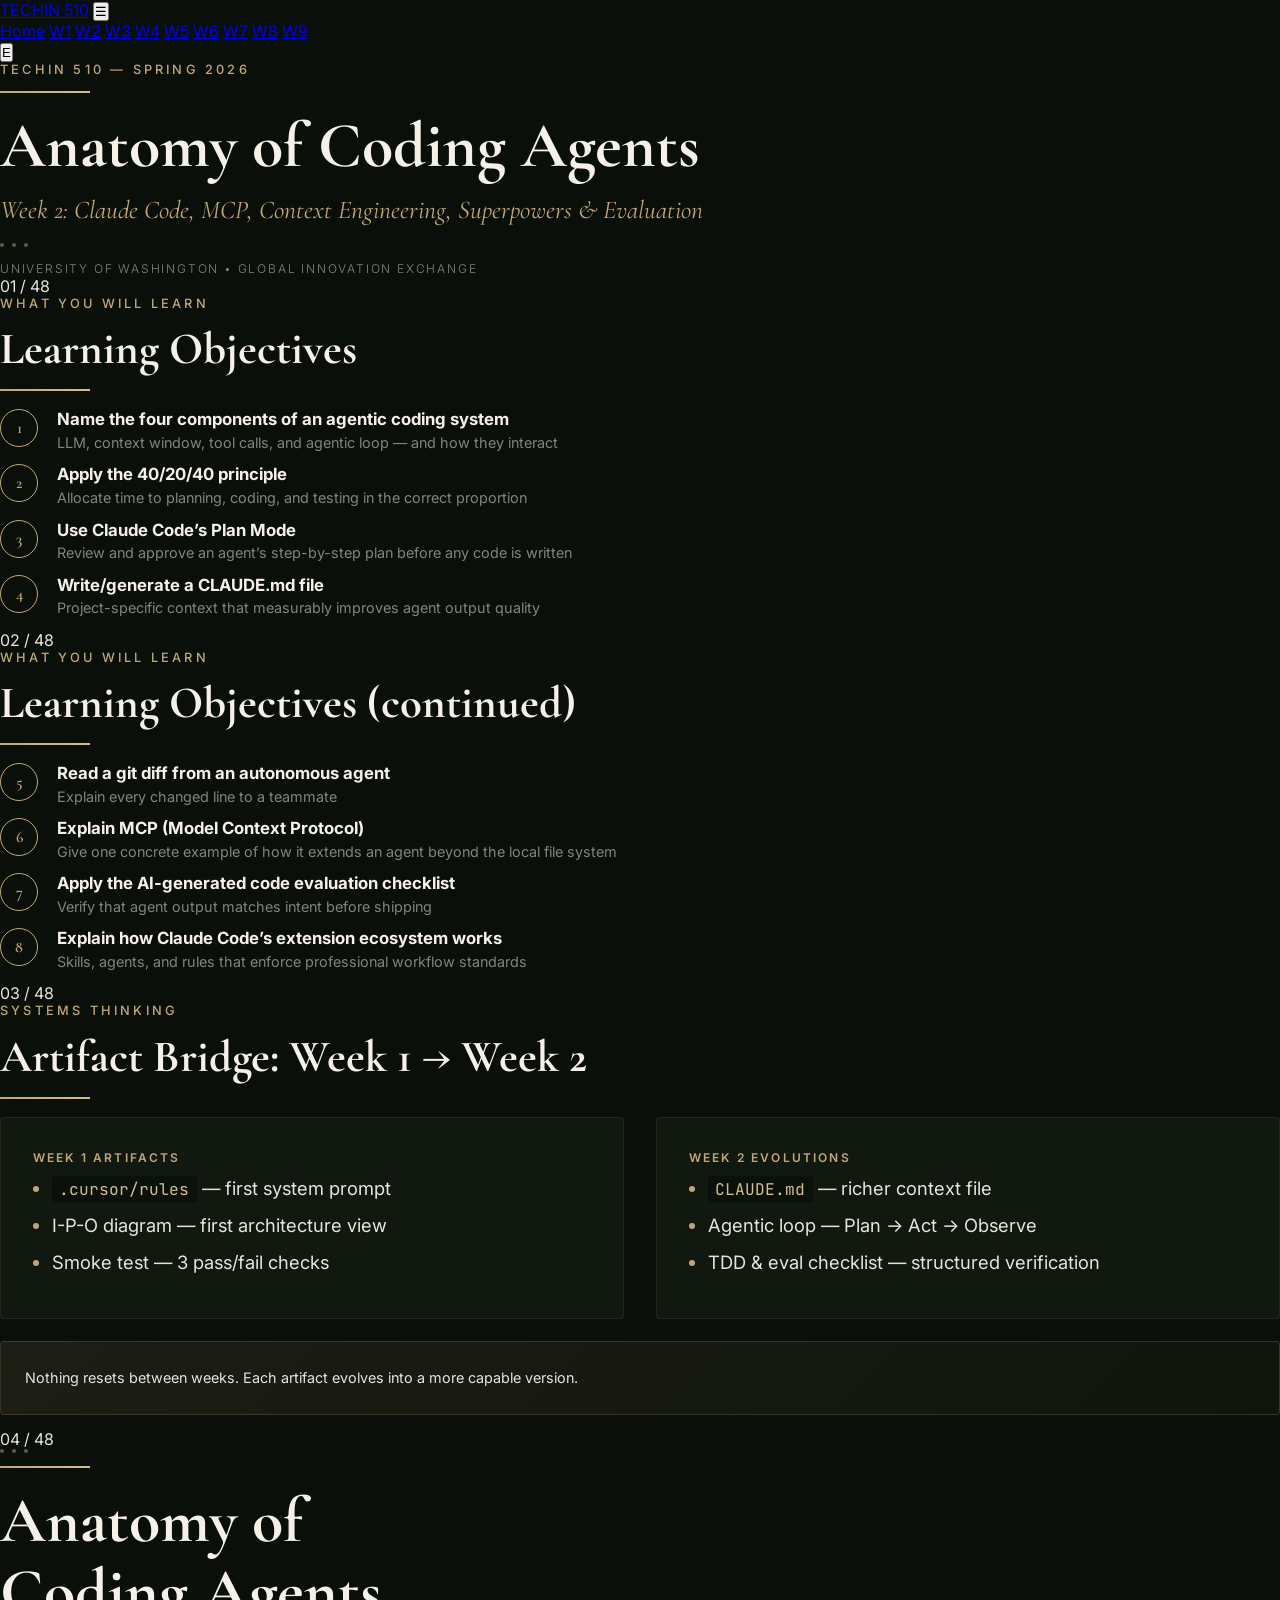
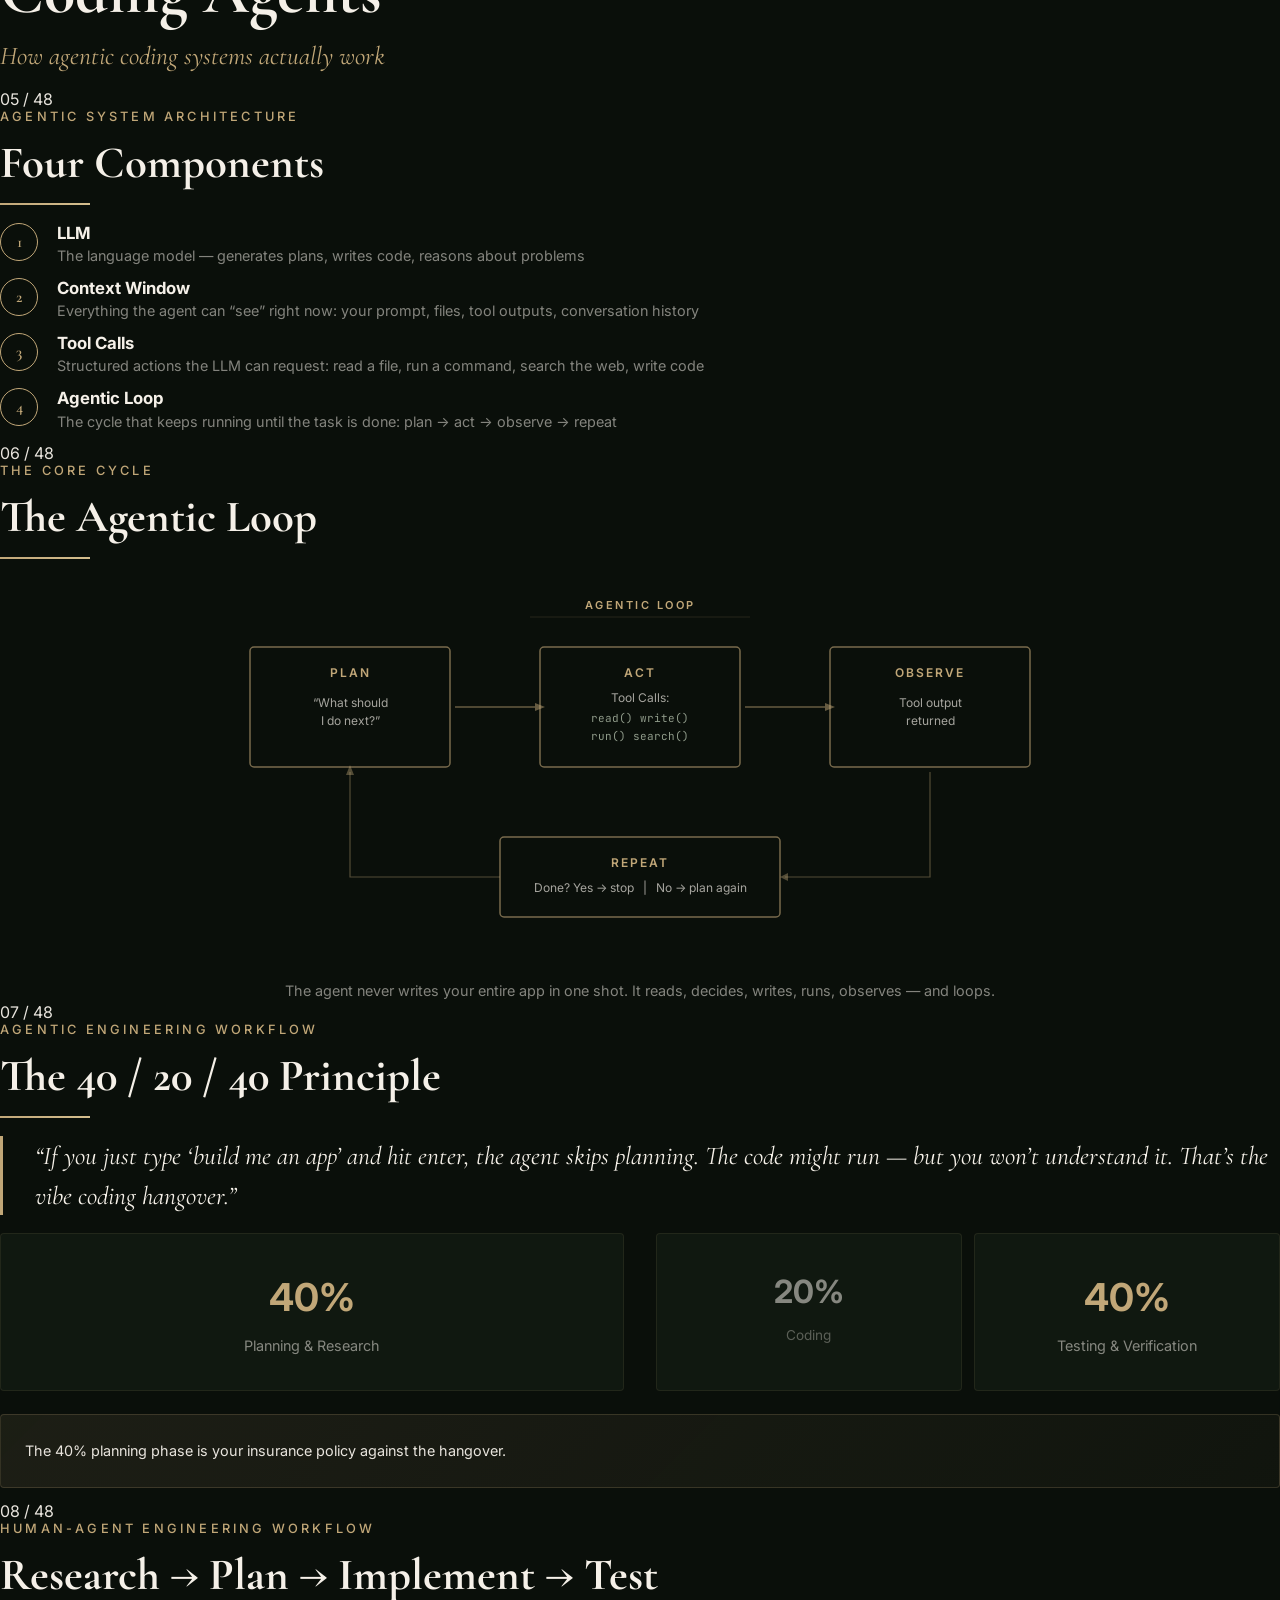
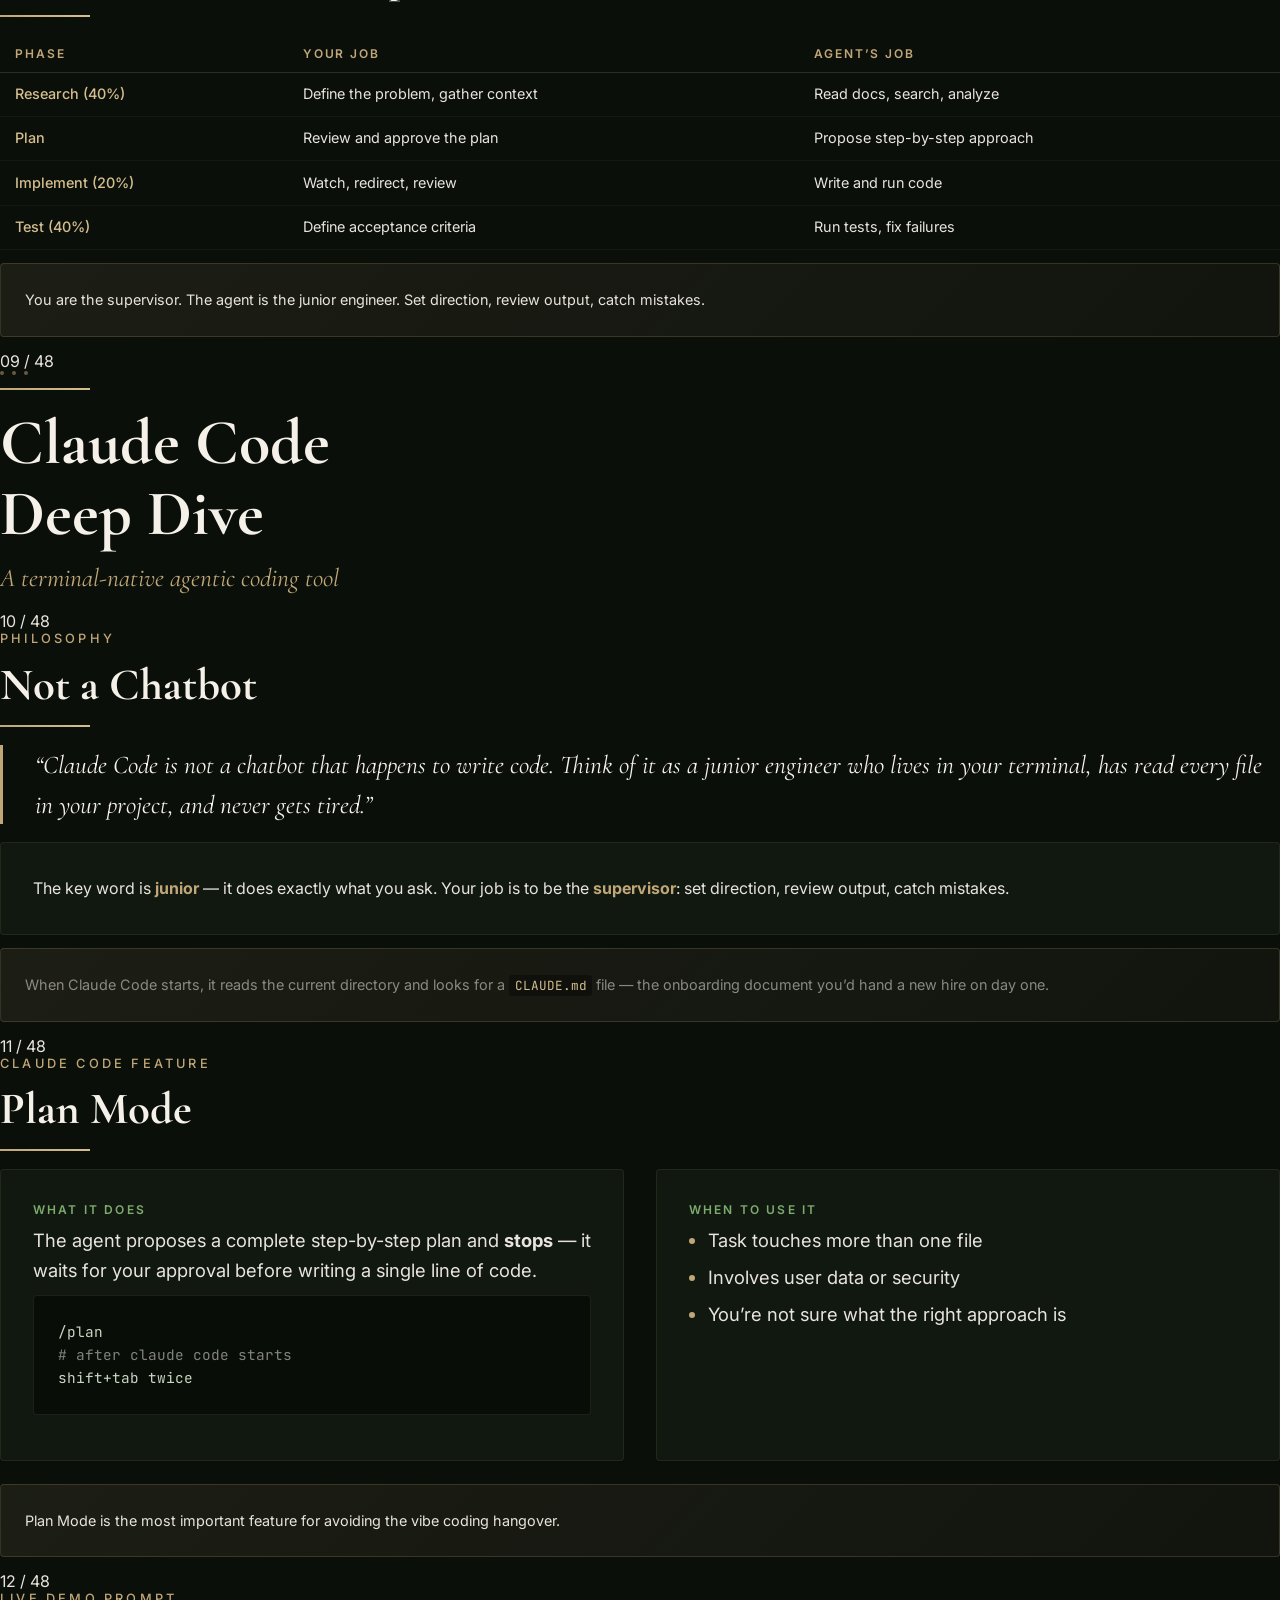
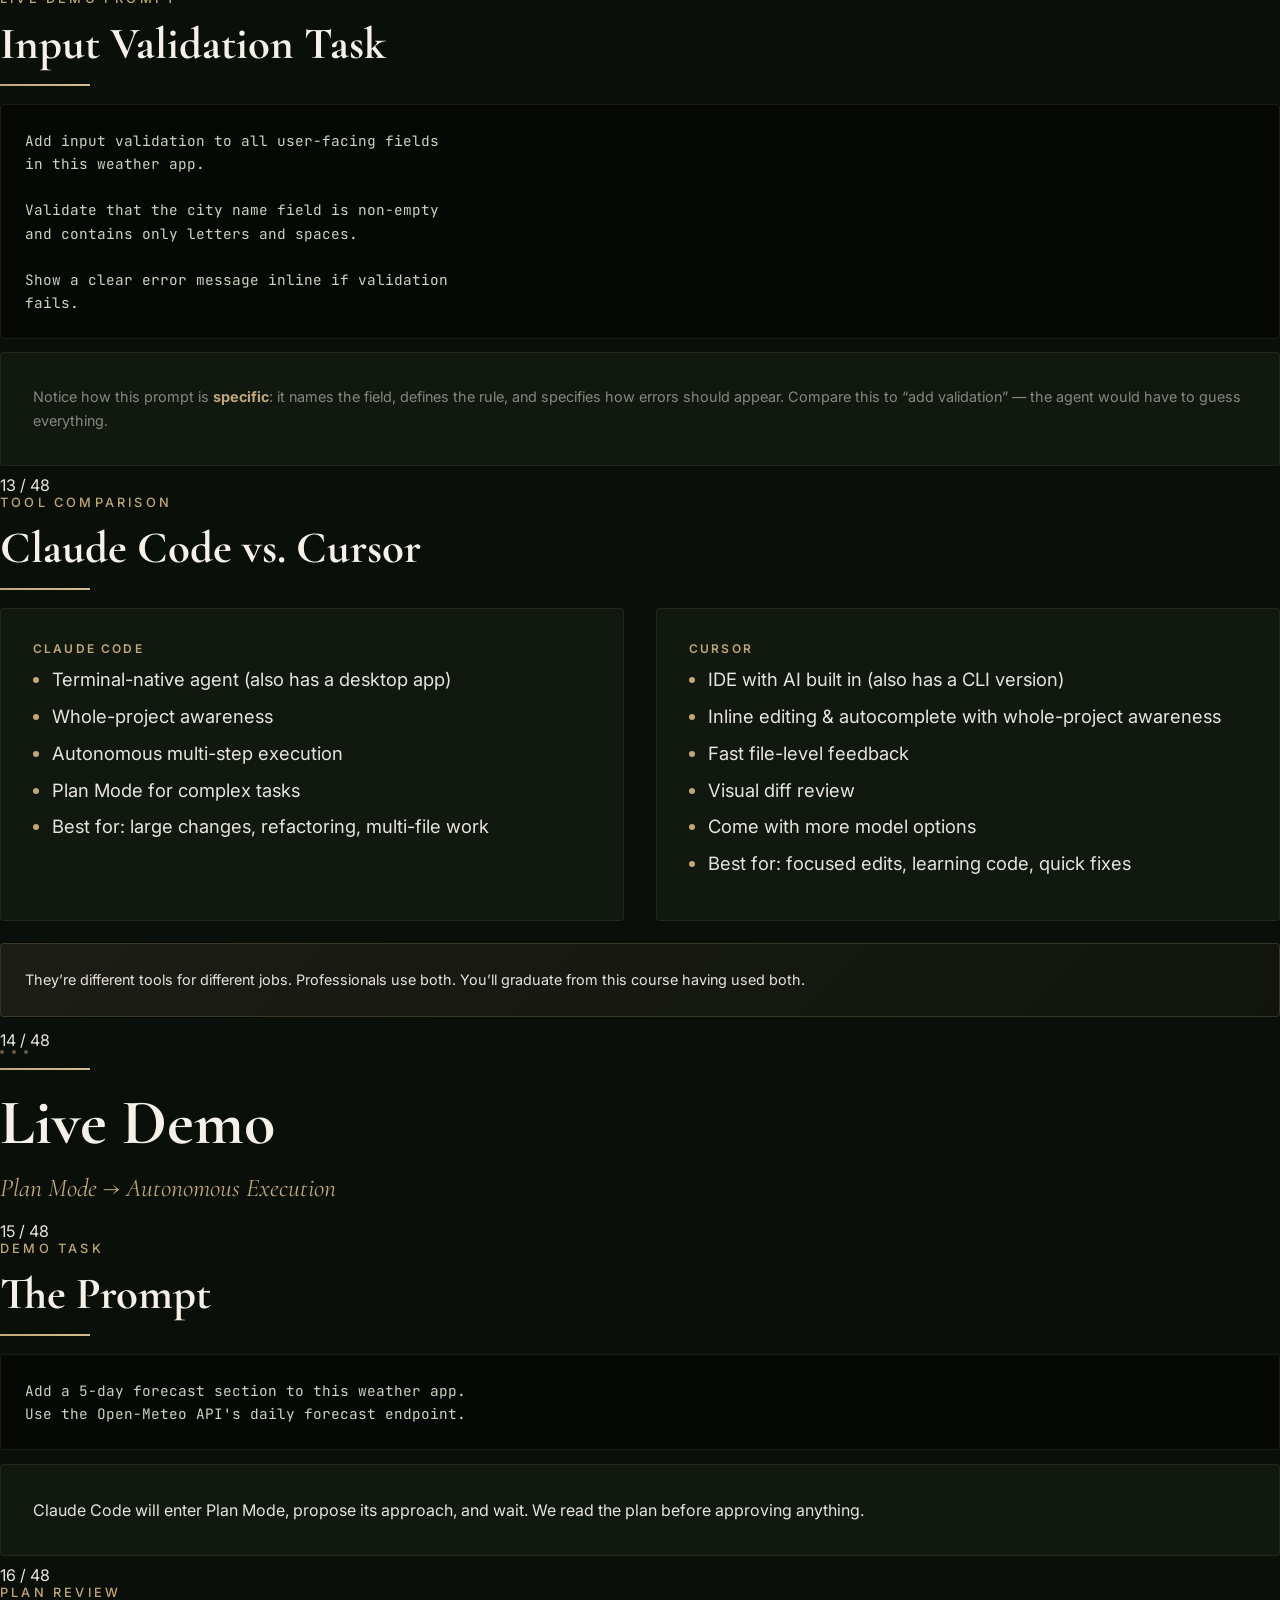
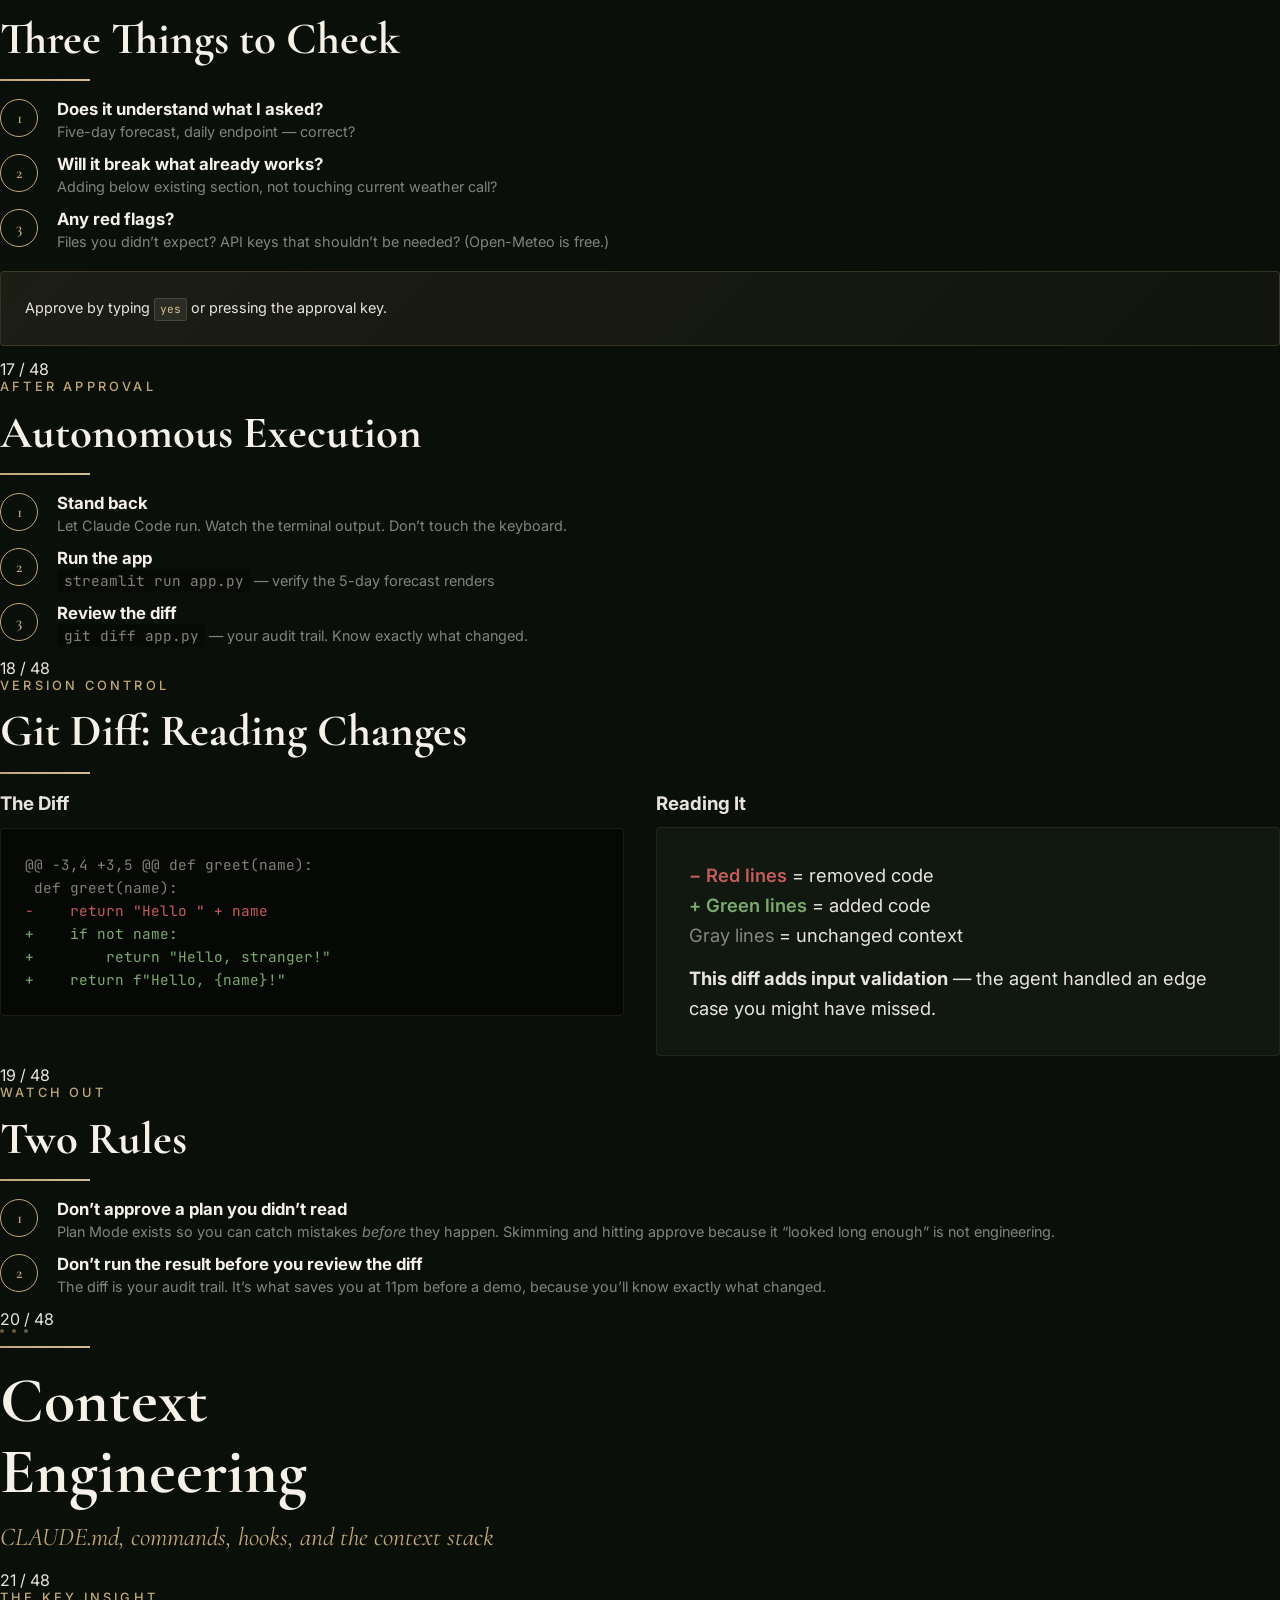
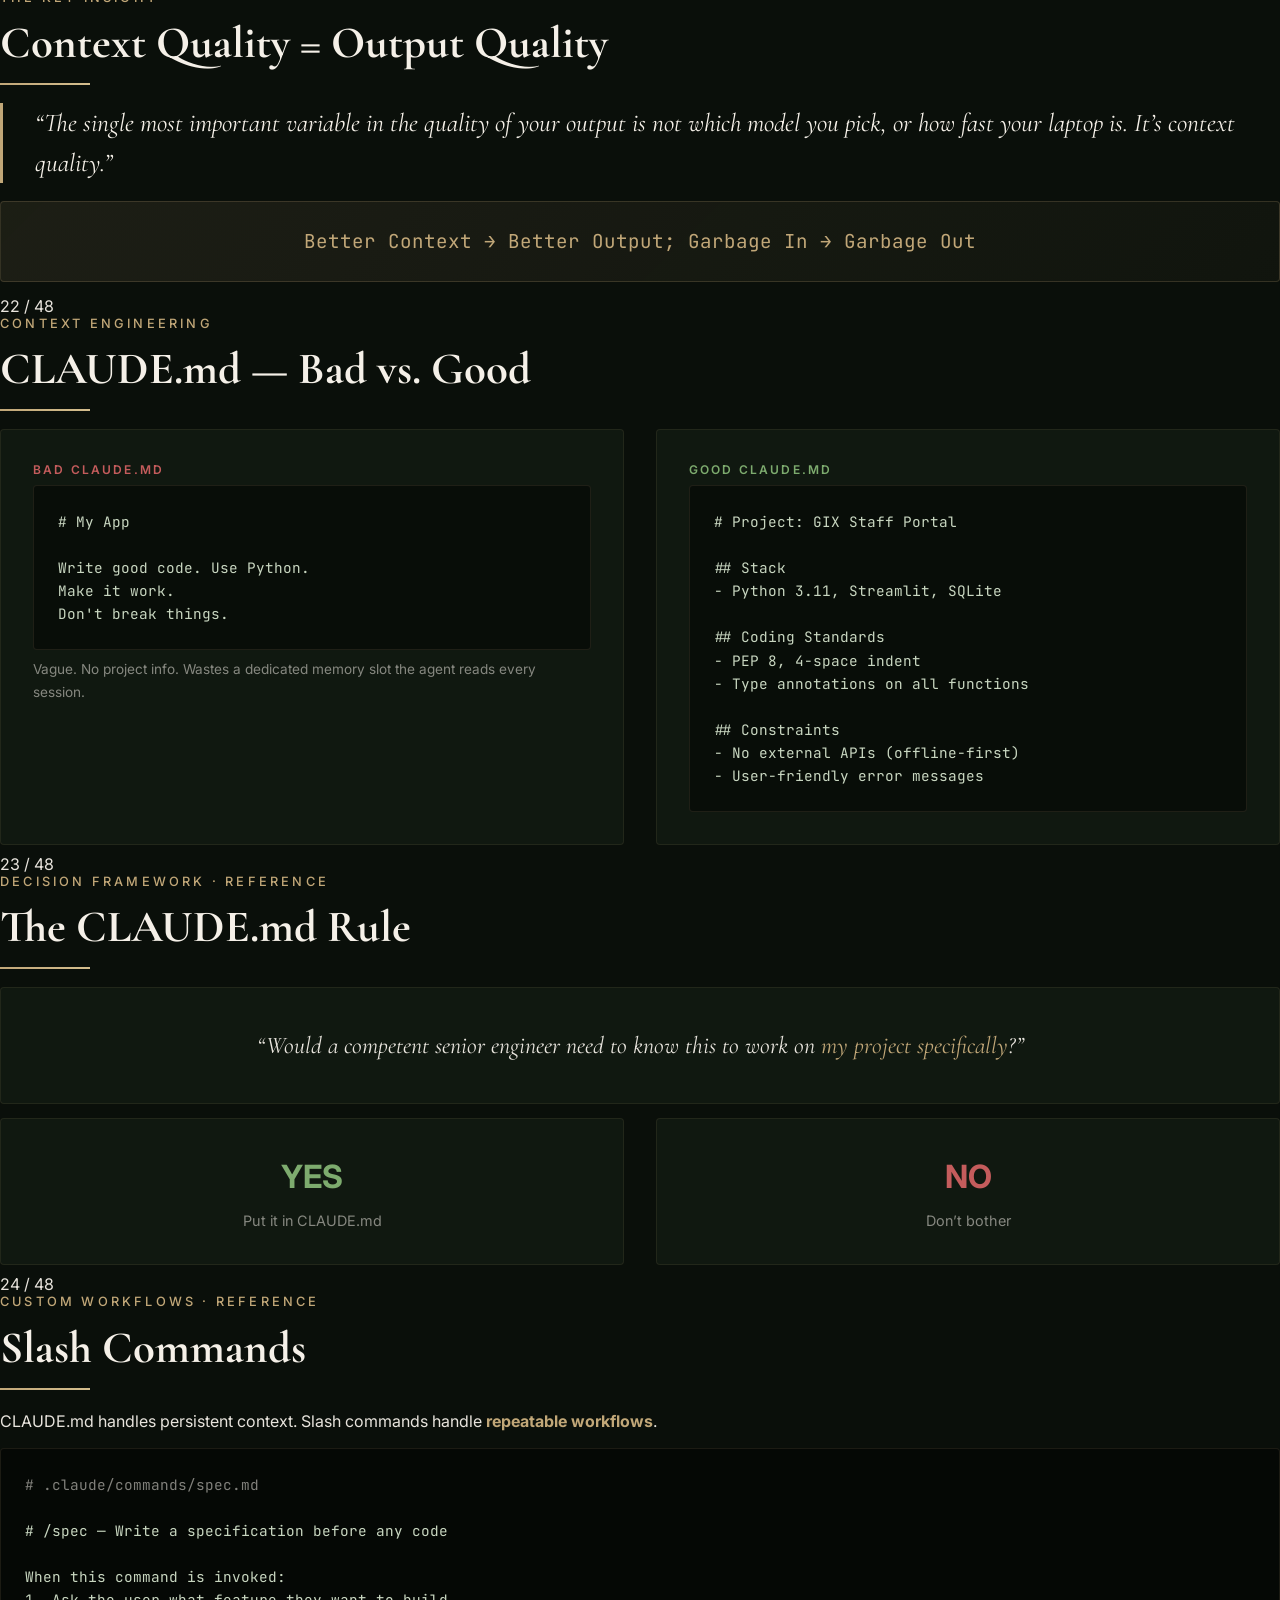
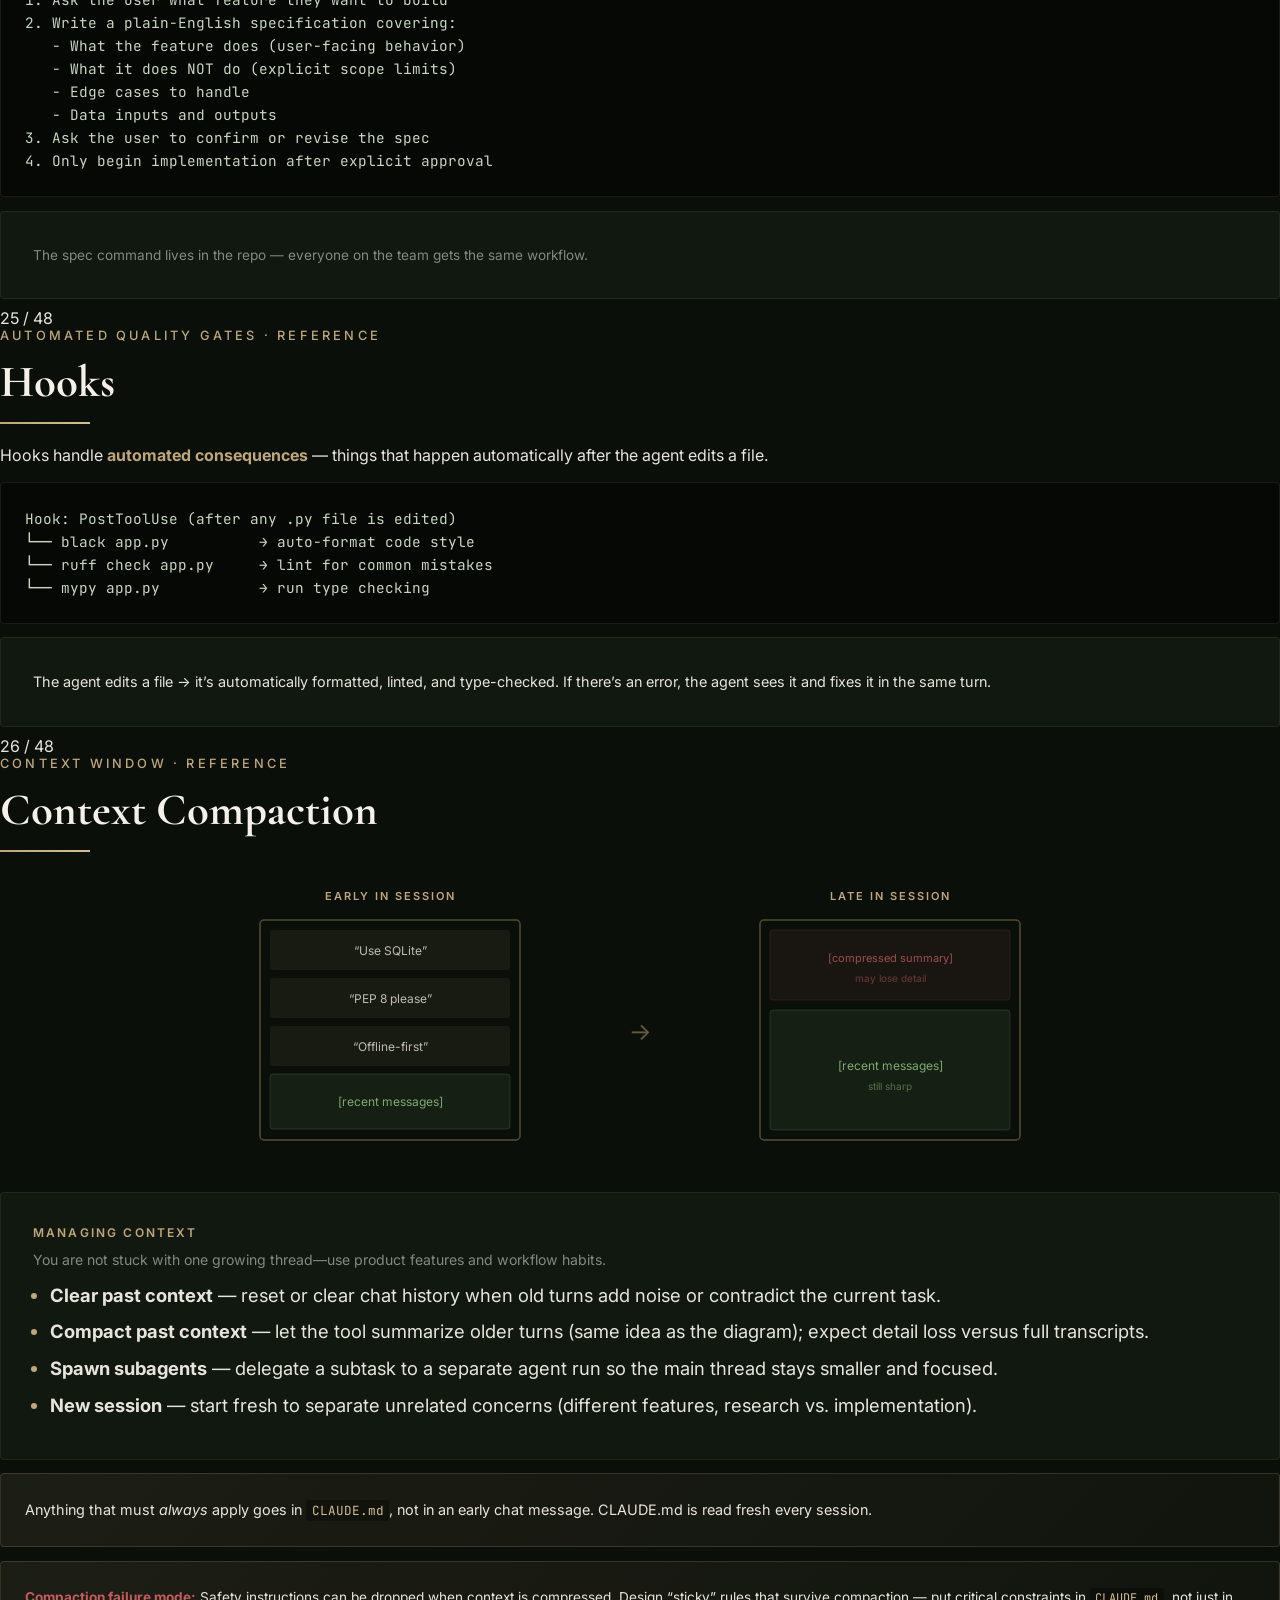
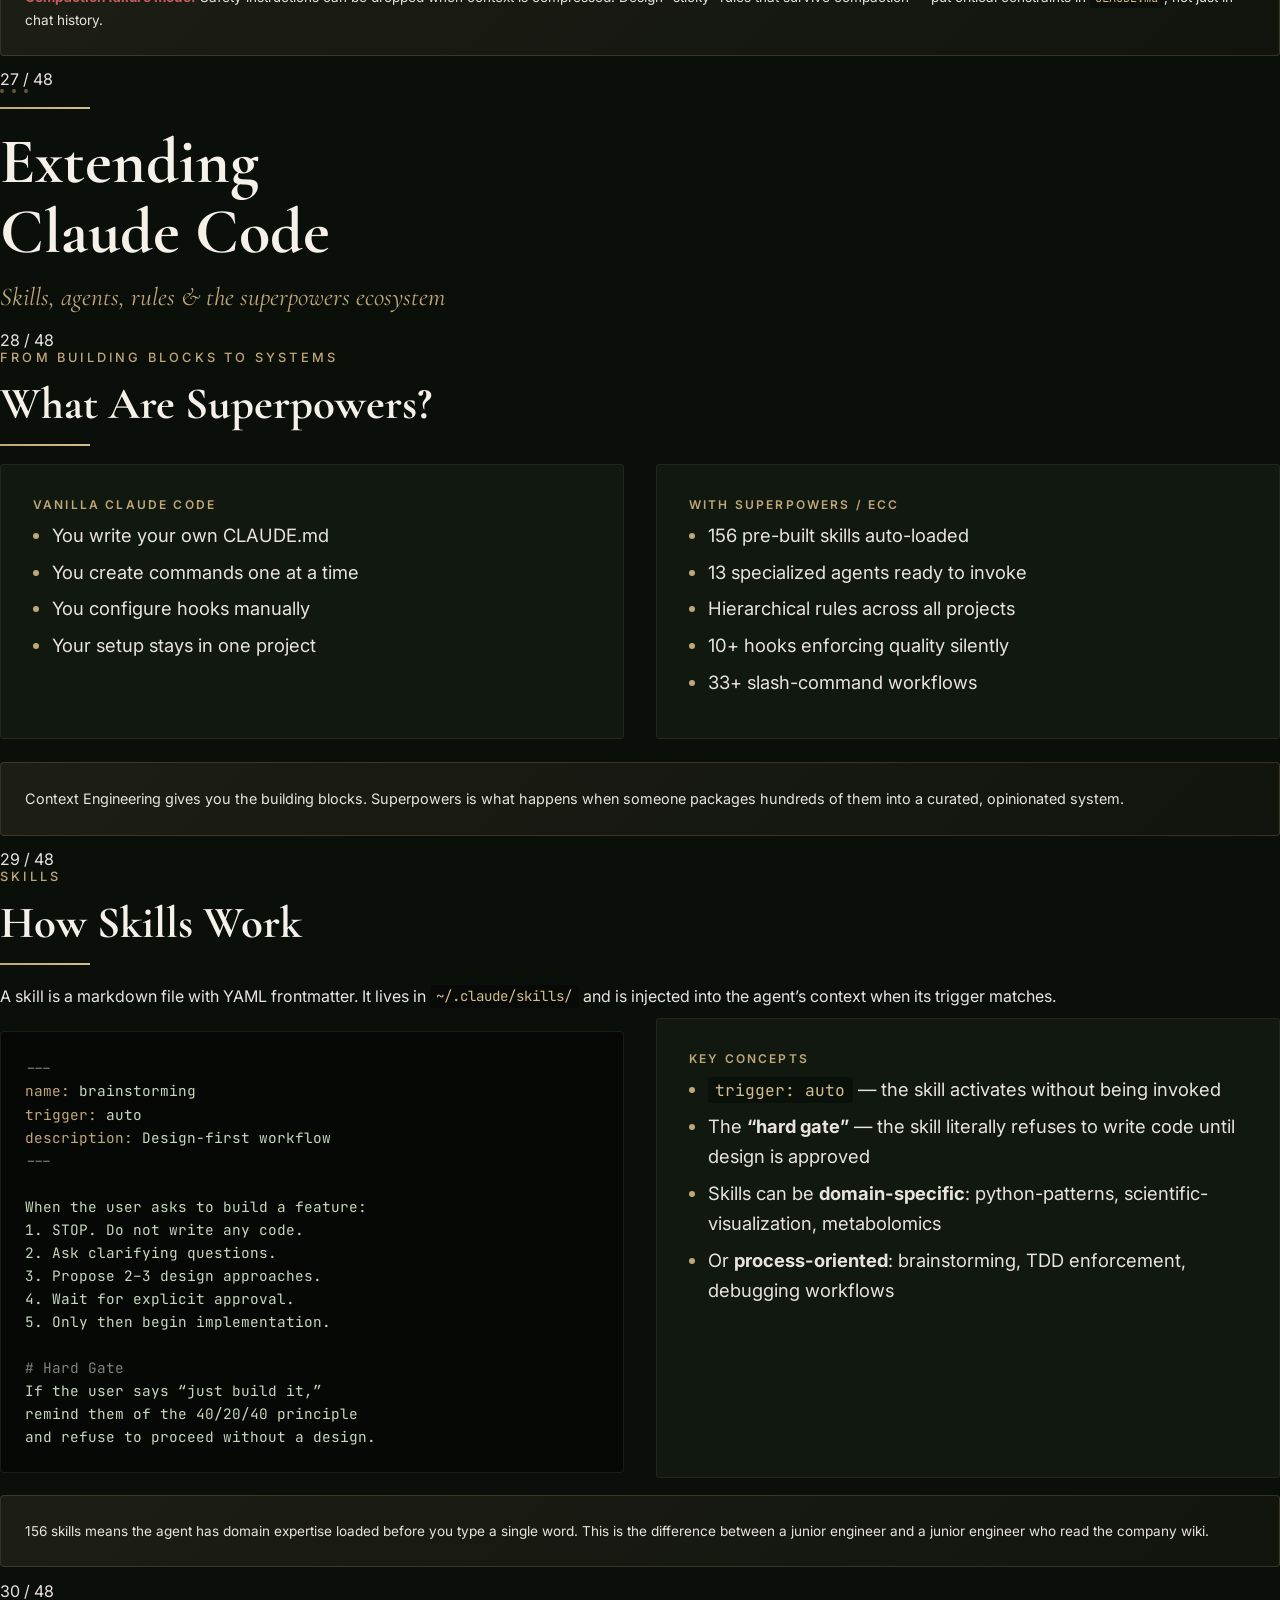
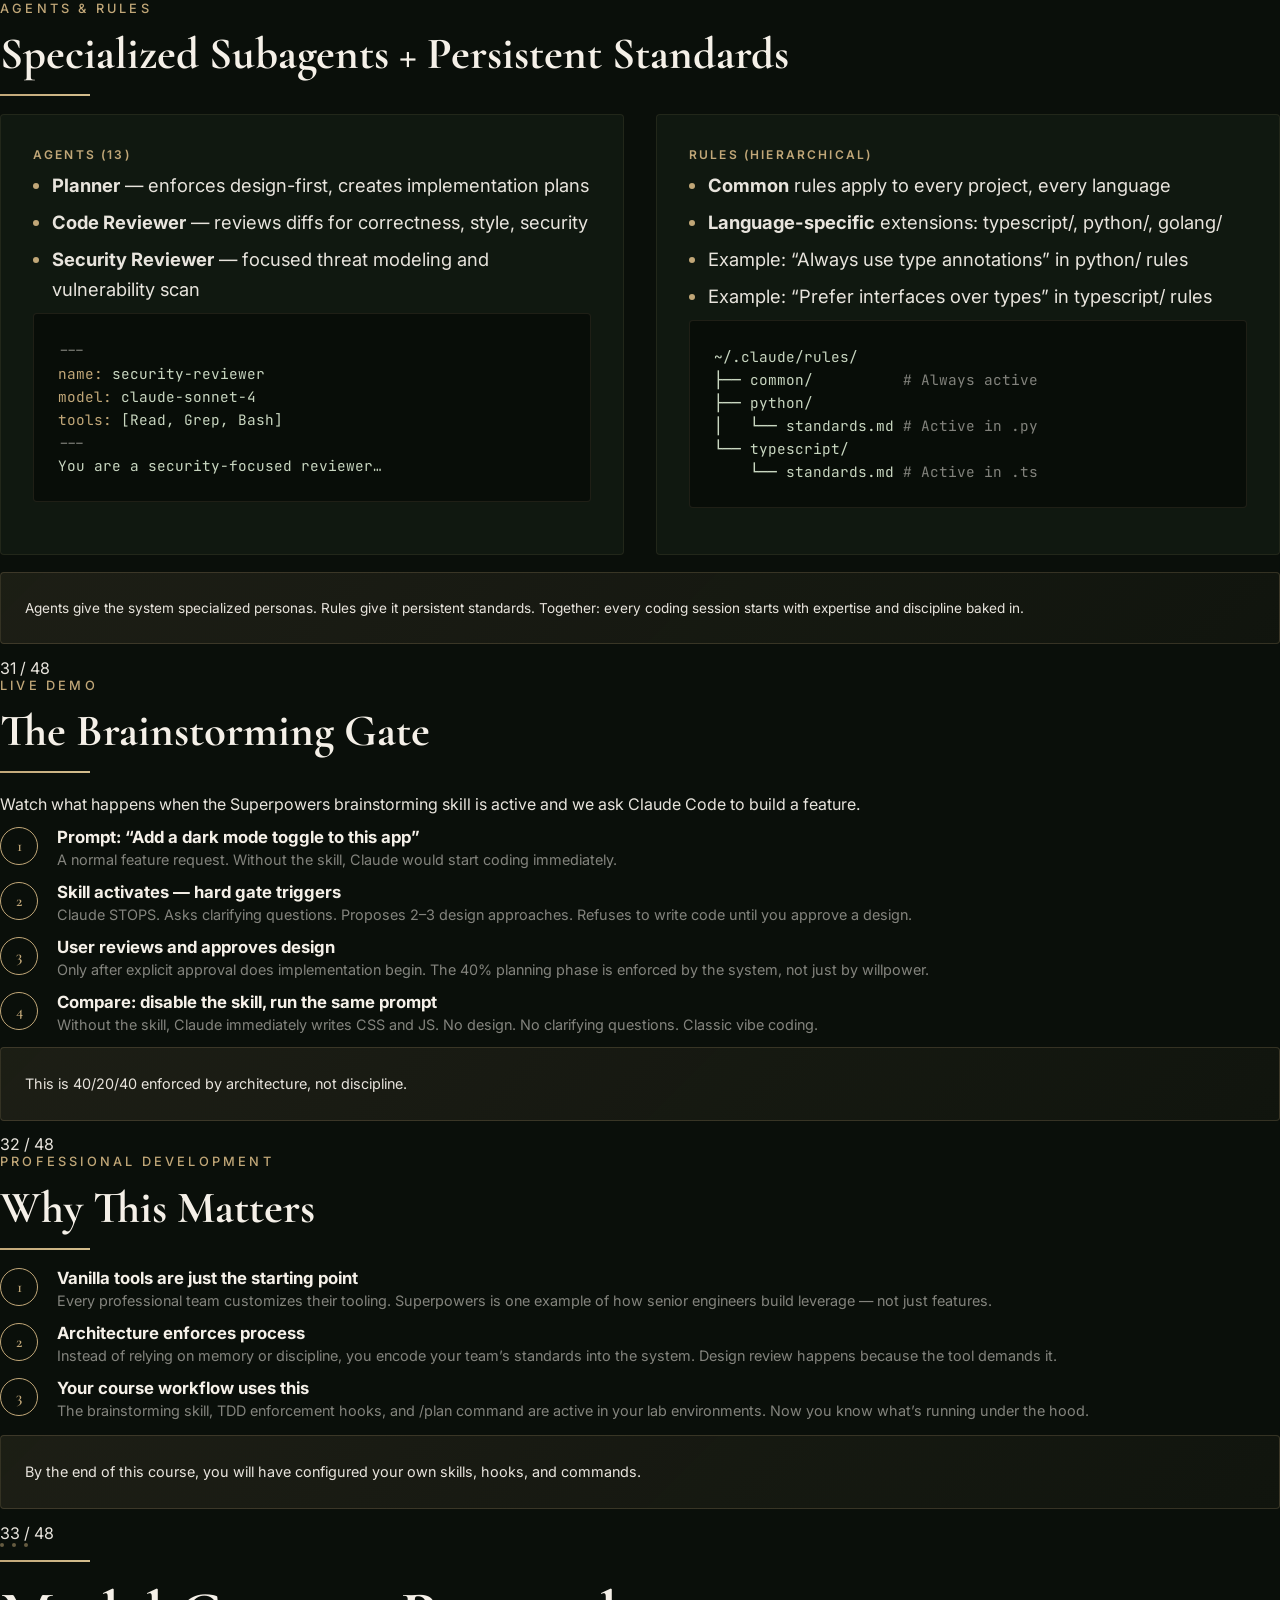
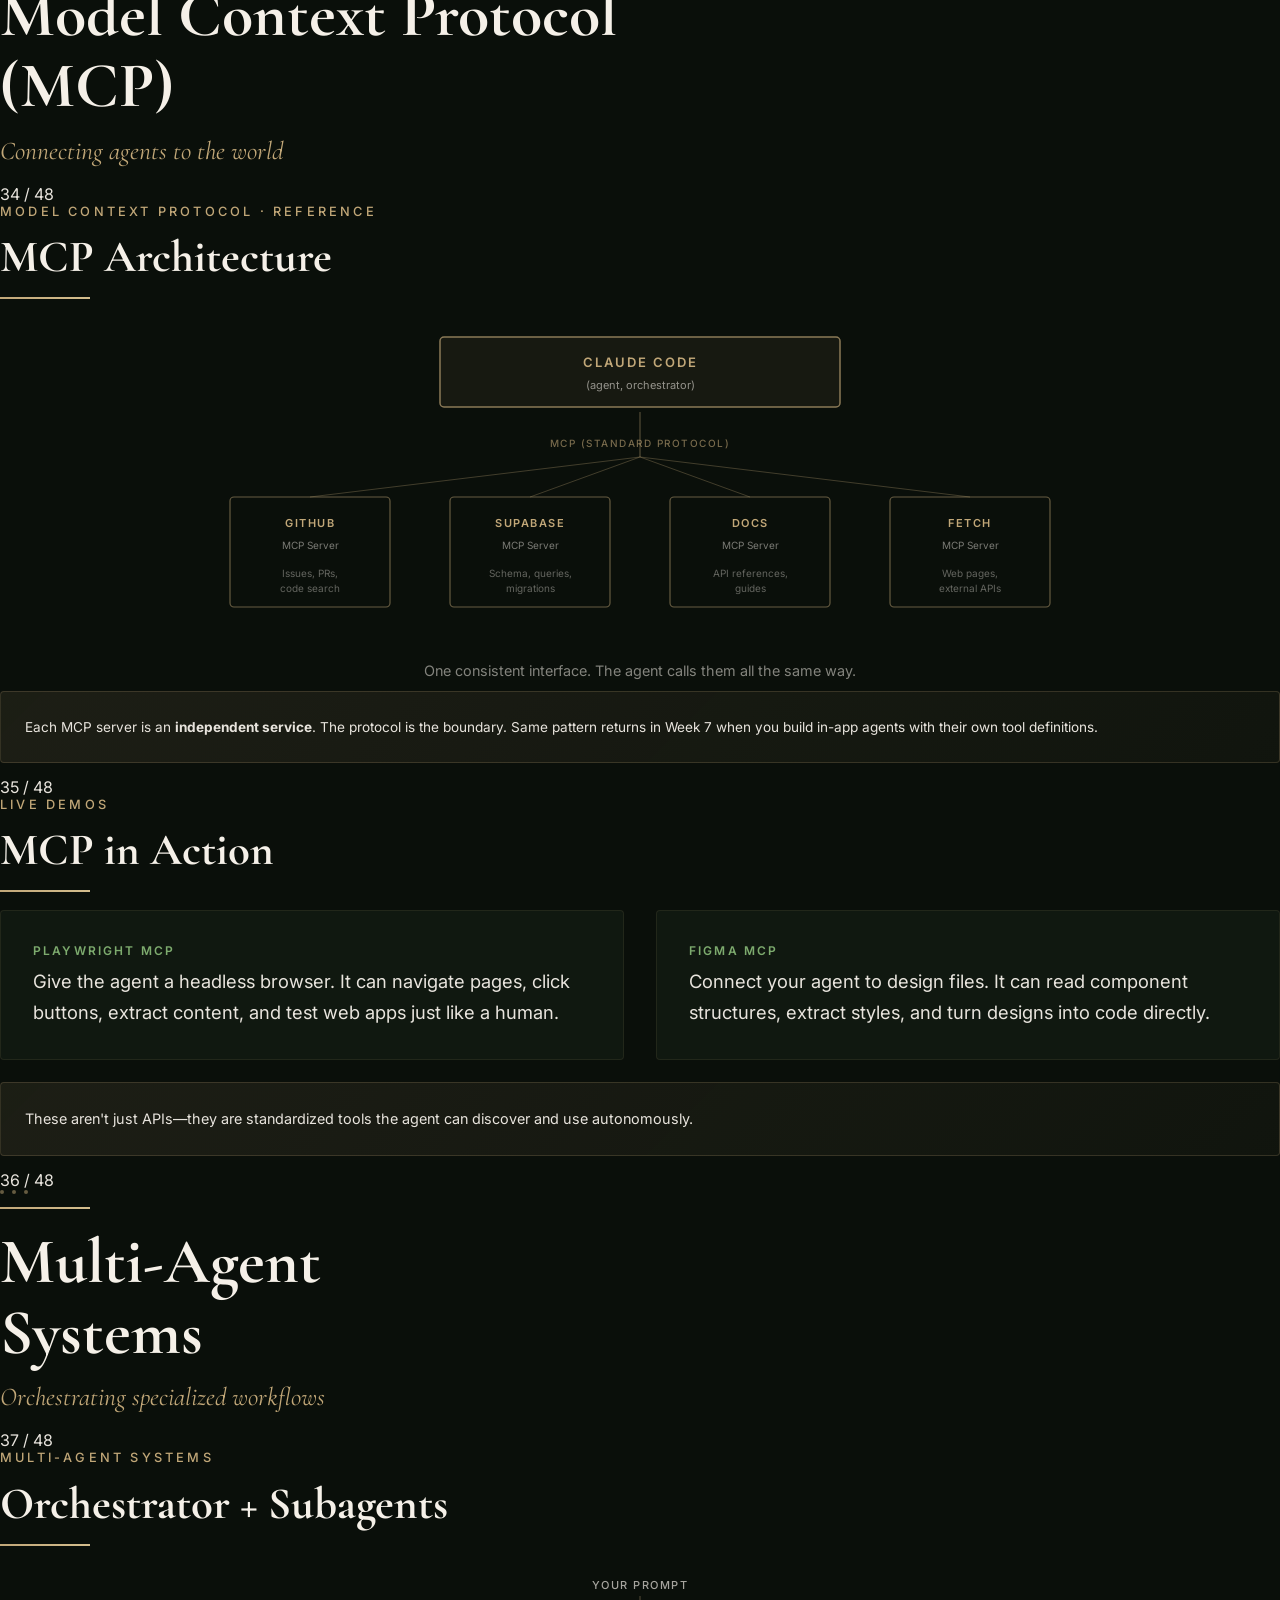
==== commit fc0623b8: "fix contrast" ====
--- a/week2-slides.html
+++ b/week2-slides.html
@@ -45,7 +45,7 @@
     <div class="subtitle">Week 2: Claude Code, MCP, Context Engineering, Superpowers &amp; Evaluation</div>
     <div class="dots"><span></span><span></span><span></span></div>
     <div class="meta-line">University of Washington &bull; Global Innovation Exchange</div>
-    <div class="slide-num">01 / 47</div>
+    <div class="slide-num">01 / 48</div>
   </section>
 
   <!-- ============================================================
@@ -85,7 +85,7 @@
       </div>
     </div>
 
-    <div class="slide-num">02 / 47</div>
+    <div class="slide-num">02 / 48</div>
   </section>
 
   <!-- ============================================================
@@ -125,7 +125,7 @@
       </div>
     </div>
 
-    <div class="slide-num">03 / 47</div>
+    <div class="slide-num">03 / 48</div>
   </section>
 
   <!-- ============================================================
@@ -161,7 +161,7 @@
       </p>
     </div>
 
-    <div class="slide-num">04 / 47</div>
+    <div class="slide-num">04 / 48</div>
   </section>
 
   <!-- ============================================================
@@ -172,7 +172,7 @@
     <div class="accent-line"></div>
     <h1>Anatomy of<br>Coding Agents</h1>
     <div class="subtitle">How agentic coding systems actually work</div>
-    <div class="slide-num">05 / 47</div>
+    <div class="slide-num">05 / 48</div>
   </section>
 
   <!-- ============================================================
@@ -213,7 +213,7 @@
       </div>
     </div>
 
-    <div class="slide-num">06 / 47</div>
+    <div class="slide-num">06 / 48</div>
   </section>
 
   <!-- ============================================================
@@ -284,7 +284,7 @@
       The agent never writes your entire app in one shot. It reads, decides, writes, runs, observes &mdash; and loops.
     </p>
 
-    <div class="slide-num">07 / 47</div>
+    <div class="slide-num">07 / 48</div>
   </section>
 
   <!-- ============================================================
@@ -327,7 +327,7 @@
       </p>
     </div>
 
-    <div class="slide-num">08 / 47</div>
+    <div class="slide-num">08 / 48</div>
   </section>
 
   <!-- ============================================================
@@ -376,7 +376,7 @@
       </p>
     </div>
 
-    <div class="slide-num">09 / 47</div>
+    <div class="slide-num">09 / 48</div>
   </section>
 
   <!-- ============================================================
@@ -387,7 +387,7 @@
     <div class="accent-line"></div>
     <h1>Claude Code<br>Deep Dive</h1>
     <div class="subtitle">A terminal-native agentic coding tool</div>
-    <div class="slide-num">10 / 47</div>
+    <div class="slide-num">10 / 48</div>
   </section>
 
   <!-- ============================================================
@@ -419,7 +419,7 @@
       </p>
     </div>
 
-    <div class="slide-num">11 / 47</div>
+    <div class="slide-num">11 / 48</div>
   </section>
 
   <!-- ============================================================
@@ -455,7 +455,7 @@
       </p>
     </div>
 
-    <div class="slide-num">12 / 47</div>
+    <div class="slide-num">12 / 48</div>
   </section>
 
   <!-- ============================================================
@@ -483,7 +483,7 @@
       </p>
     </div>
 
-    <div class="slide-num">13 / 47</div>
+    <div class="slide-num">13 / 48</div>
   </section>
 
   <!-- ============================================================
@@ -525,7 +525,7 @@
       </p>
     </div>
 
-    <div class="slide-num">14 / 47</div>
+    <div class="slide-num">14 / 48</div>
   </section>
 
   <!-- ============================================================
@@ -536,7 +536,7 @@
     <div class="accent-line"></div>
     <h1>Live Demo</h1>
     <div class="subtitle">Plan Mode &rarr; Autonomous Execution</div>
-    <div class="slide-num">15 / 47</div>
+    <div class="slide-num">15 / 48</div>
   </section>
 
   <!-- ============================================================
@@ -556,7 +556,7 @@
       </p>
     </div>
 
-    <div class="slide-num">16 / 47</div>
+    <div class="slide-num">16 / 48</div>
   </section>
 
   <!-- ============================================================
@@ -595,7 +595,7 @@
       </p>
     </div>
 
-    <div class="slide-num">17 / 47</div>
+    <div class="slide-num">17 / 48</div>
   </section>
 
   <!-- ============================================================
@@ -629,7 +629,7 @@
       </div>
     </div>
 
-    <div class="slide-num">18 / 47</div>
+    <div class="slide-num">18 / 48</div>
   </section>
 
   <!-- ============================================================
@@ -662,7 +662,7 @@
       </div>
     </div>
 
-    <div class="slide-num">19 / 47</div>
+    <div class="slide-num">19 / 48</div>
   </section>
 
   <!-- ============================================================
@@ -690,7 +690,7 @@
       </div>
     </div>
 
-    <div class="slide-num">20 / 47</div>
+    <div class="slide-num">20 / 48</div>
   </section>
 
   <!-- ============================================================
@@ -701,7 +701,7 @@
     <div class="accent-line"></div>
     <h1>Context<br>Engineering</h1>
     <div class="subtitle">CLAUDE.md, commands, hooks, and the context stack</div>
-    <div class="slide-num">21 / 47</div>
+    <div class="slide-num">21 / 48</div>
   </section>
 
   <!-- ============================================================
@@ -724,7 +724,7 @@
       </p>
     </div>
 
-    <div class="slide-num">22 / 47</div>
+    <div class="slide-num">22 / 48</div>
   </section>
 
   <!-- ============================================================
@@ -764,7 +764,7 @@
       </div>
     </div>
 
-    <div class="slide-num">23 / 47</div>
+    <div class="slide-num">23 / 48</div>
   </section>
 
   <!-- ============================================================
@@ -777,7 +777,7 @@
 
     <div class="card" style="text-align: center; padding: clamp(1.5rem, 3vw, 2.5rem);">
       <p
-        style="font-family: var(--font-serif); font-size: clamp(1rem, 2vw, 1.5rem); font-style: italic; color: #f5f0e8; line-height: 1.6;">
+        style="font-family: var(--font-serif); font-size: clamp(1rem, 2vw, 1.5rem); font-style: italic; color: var(--fg); line-height: 1.6;">
         &ldquo;Would a competent senior engineer need to know this to work on <em style="color: var(--gold);">my project
           specifically</em>?&rdquo;
       </p>
@@ -798,7 +798,7 @@
       </div>
     </div>
 
-    <div class="slide-num">24 / 47</div>
+    <div class="slide-num">24 / 48</div>
   </section>
 
   <!-- ============================================================
@@ -834,7 +834,7 @@
       </p>
     </div>
 
-    <div class="slide-num">25 / 47</div>
+    <div class="slide-num">25 / 48</div>
   </section>
 
   <!-- ============================================================
@@ -862,7 +862,7 @@
       </p>
     </div>
 
-    <div class="slide-num">26 / 47</div>
+    <div class="slide-num">26 / 48</div>
   </section>
 
   <!-- ============================================================
@@ -874,7 +874,7 @@
     <div class="accent-line"></div>
 
     <div class="diagram">
-      <svg viewBox="0 0 900 300" xmlns="http://www.w3.org/2000/svg" style="max-height: 42vh;">
+      <svg viewBox="0 0 900 300" xmlns="http://www.w3.org/2000/svg" style="max-height: 38vh;">
         <text x="200" y="30" text-anchor="middle" fill="#c1a778" font-family="Inter, sans-serif" font-size="11"
           font-weight="600" letter-spacing="2">EARLY IN SESSION</text>
 
@@ -923,6 +923,19 @@
       </svg>
     </div>
 
+    <div class="card" style="margin-top: clamp(0.3rem, 1vh, 0.6rem);">
+      <div class="col-label" style="color: var(--gold);">Managing context</div>
+      <p style="margin-bottom: clamp(0.35rem, 1vh, 0.55rem); font-size: clamp(0.72rem, 1.15vw, 0.88rem); color: var(--fg-dim);">
+        You are not stuck with one growing thread&mdash;use product features and workflow habits.
+      </p>
+      <ul style="margin: 0; font-size: clamp(0.72rem, 1.15vw, 0.88rem); color: var(--fg);">
+        <li><strong>Clear past context</strong> &mdash; reset or clear chat history when old turns add noise or contradict the current task.</li>
+        <li><strong>Compact past context</strong> &mdash; let the tool summarize older turns (same idea as the diagram); expect detail loss versus full transcripts.</li>
+        <li><strong>Spawn subagents</strong> &mdash; delegate a subtask to a separate agent run so the main thread stays smaller and focused.</li>
+        <li><strong>New session</strong> &mdash; start fresh to separate unrelated concerns (different features, research vs. implementation).</li>
+      </ul>
+    </div>
+
     <div class="highlight-box">
       <p style="font-size: clamp(0.75rem, 1.2vw, 0.9rem); color: var(--fg);">
         Anything that must <em>always</em> apply goes in <span class="inline-code">CLAUDE.md</span>, not in an early
@@ -940,7 +953,7 @@
       </p>
     </div>
 
-    <div class="slide-num">27 / 47</div>
+    <div class="slide-num">27 / 48</div>
   </section>
 
   <!-- ============================================================
@@ -951,7 +964,7 @@
     <div class="accent-line"></div>
     <h1>Extending<br>Claude Code</h1>
     <div class="subtitle">Skills, agents, rules &amp; the superpowers ecosystem</div>
-    <div class="slide-num">28 / 47</div>
+    <div class="slide-num">28 / 48</div>
   </section>
 
   <!-- ============================================================
@@ -991,7 +1004,7 @@
       </p>
     </div>
 
-    <div class="slide-num">29 / 47</div>
+    <div class="slide-num">29 / 48</div>
   </section>
 
   <!-- ============================================================
@@ -1047,7 +1060,7 @@
       </p>
     </div>
 
-    <div class="slide-num">30 / 47</div>
+    <div class="slide-num">30 / 48</div>
   </section>
 
   <!-- ============================================================
@@ -1097,7 +1110,7 @@
       </p>
     </div>
 
-    <div class="slide-num">31 / 47</div>
+    <div class="slide-num">31 / 48</div>
   </section>
 
   <!-- ============================================================
@@ -1150,7 +1163,7 @@
       </p>
     </div>
 
-    <div class="slide-num">32 / 47</div>
+    <div class="slide-num">32 / 48</div>
   </section>
 
   <!-- ============================================================
@@ -1192,7 +1205,7 @@
       </p>
     </div>
 
-    <div class="slide-num">33 / 47</div>
+    <div class="slide-num">33 / 48</div>
   </section>
 
   <!-- ============================================================
@@ -1203,7 +1216,7 @@
     <div class="accent-line"></div>
     <h1>Model Context Protocol<br>(MCP)</h1>
     <div class="subtitle">Connecting agents to the world</div>
-    <div class="slide-num">34 / 47</div>
+    <div class="slide-num">34 / 48</div>
   </section>
 
   <!-- ============================================================
@@ -1289,7 +1302,7 @@
       </p>
     </div>
 
-    <div class="slide-num">35 / 47</div>
+    <div class="slide-num">35 / 48</div>
   </section>
 
   <!-- ============================================================
@@ -1319,7 +1332,7 @@
       </p>
     </div>
 
-    <div class="slide-num">36 / 47</div>
+    <div class="slide-num">36 / 48</div>
   </section>
 
   <!-- ============================================================
@@ -1330,7 +1343,7 @@
     <div class="accent-line"></div>
     <h1>Multi-Agent<br>Systems</h1>
     <div class="subtitle">Orchestrating specialized workflows</div>
-    <div class="slide-num">37 / 47</div>
+    <div class="slide-num">37 / 48</div>
   </section>
 
   <!-- ============================================================
@@ -1396,7 +1409,7 @@
       Each subagent is independent. The orchestrator carries the shared understanding.
     </p>
 
-    <div class="slide-num">38 / 47</div>
+    <div class="slide-num">38 / 48</div>
   </section>
 
   <!-- ============================================================
@@ -1430,7 +1443,7 @@
       </div>
     </div>
 
-    <div class="slide-num">39 / 47</div>
+    <div class="slide-num">39 / 48</div>
   </section>
 
   <!-- ============================================================
@@ -1441,7 +1454,7 @@
     <div class="accent-line"></div>
     <h1>Evaluation &amp; Testing</h1>
     <div class="subtitle">Verifying agent work and ensuring quality</div>
-    <div class="slide-num">40 / 47</div>
+    <div class="slide-num">40 / 48</div>
   </section>
 
   <!-- ============================================================
@@ -1479,7 +1492,7 @@
       </div>
     </div>
 
-    <div class="slide-num">41 / 47</div>
+    <div class="slide-num">41 / 48</div>
   </section>
 
   <!-- ============================================================
@@ -1511,7 +1524,7 @@
       </p>
     </div>
 
-    <div class="slide-num">42 / 47</div>
+    <div class="slide-num">42 / 48</div>
   </section>
 
   <!-- ============================================================
@@ -1556,7 +1569,7 @@
       </p>
     </div>
 
-    <div class="slide-num">43 / 47</div>
+    <div class="slide-num">43 / 48</div>
   </section>
 
   <!-- ============================================================
@@ -1611,7 +1624,7 @@
       TDD is insurance. The premium is small; the payout when things go wrong is enormous.
     </div>
 
-    <div class="slide-num">44 / 47</div>
+    <div class="slide-num">44 / 48</div>
   </section>
 
   <!-- ============================================================
@@ -1658,7 +1671,7 @@
       If you can describe the expected behavior in one sentence, you can write the test first.
     </div>
 
-    <div class="slide-num">45 / 47</div>
+    <div class="slide-num">45 / 48</div>
   </section>
 
   <!-- ============================================================
@@ -1695,7 +1708,7 @@
       TDD is a tool, not a religion. The goal is confidence in your code &mdash; pick the approach that gets you there.
     </div>
 
-    <div class="slide-num">46 / 47</div>
+    <div class="slide-num">46 / 48</div>
   </section>
 
   <!-- ============================================================
@@ -1727,7 +1740,34 @@
       fail? Be ready to share one finding.
     </div>
 
-    <div class="slide-num">47 / 47</div>
+    <div class="slide-num">47 / 48</div>
+  </section>
+
+
+  <section class="slide" id="s48">
+    <div class="overline">Up Next in Lab</div>
+    <h2>Preview: Interview with Jason</h2>
+    <div class="accent-line"></div>
+
+    <p style="margin-bottom: clamp(0.5rem, 1.5vh, 1rem);">
+      In Lab 2 you will start with a staff interview. Our guest is <strong>Jason Evans</strong>, Academic Student Counselor (ASC).
+      Jason handles course petition syllabus reviews.
+    </p>
+
+    <div class="highlight-box" style="margin-top: clamp(0.5rem, 1.5vh, 1rem);">
+      <p style="font-size: clamp(0.75rem, 1.2vw, 0.9rem); color: var(--fg);">
+        <strong style="color: var(--gold);">What to capture:</strong> decision points and branches in the interviewee&rsquo;s workflow
+        (your if-then flowchart starts here); <strong>exact phrases</strong> the interviewee uses; and emotional journey moments
+        &mdash; frustration peaks, delight, and &ldquo;it depends&rdquo; zones &mdash; from the lab guide.
+      </p>
+    </div>
+
+    <p style="margin-top: clamp(0.5rem, 1.5vh, 1rem); color: var(--fg-dim);">
+      Afterward: your own notes, one problem-statement sentence (&ldquo;When [people] needs to [task]&hellip;&rdquo;),
+      and a color-coded If-Then flowchart.
+    </p>
+
+    <div class="slide-num">48 / 48</div>
   </section>
 
   <script src="js/slides.js"></script>
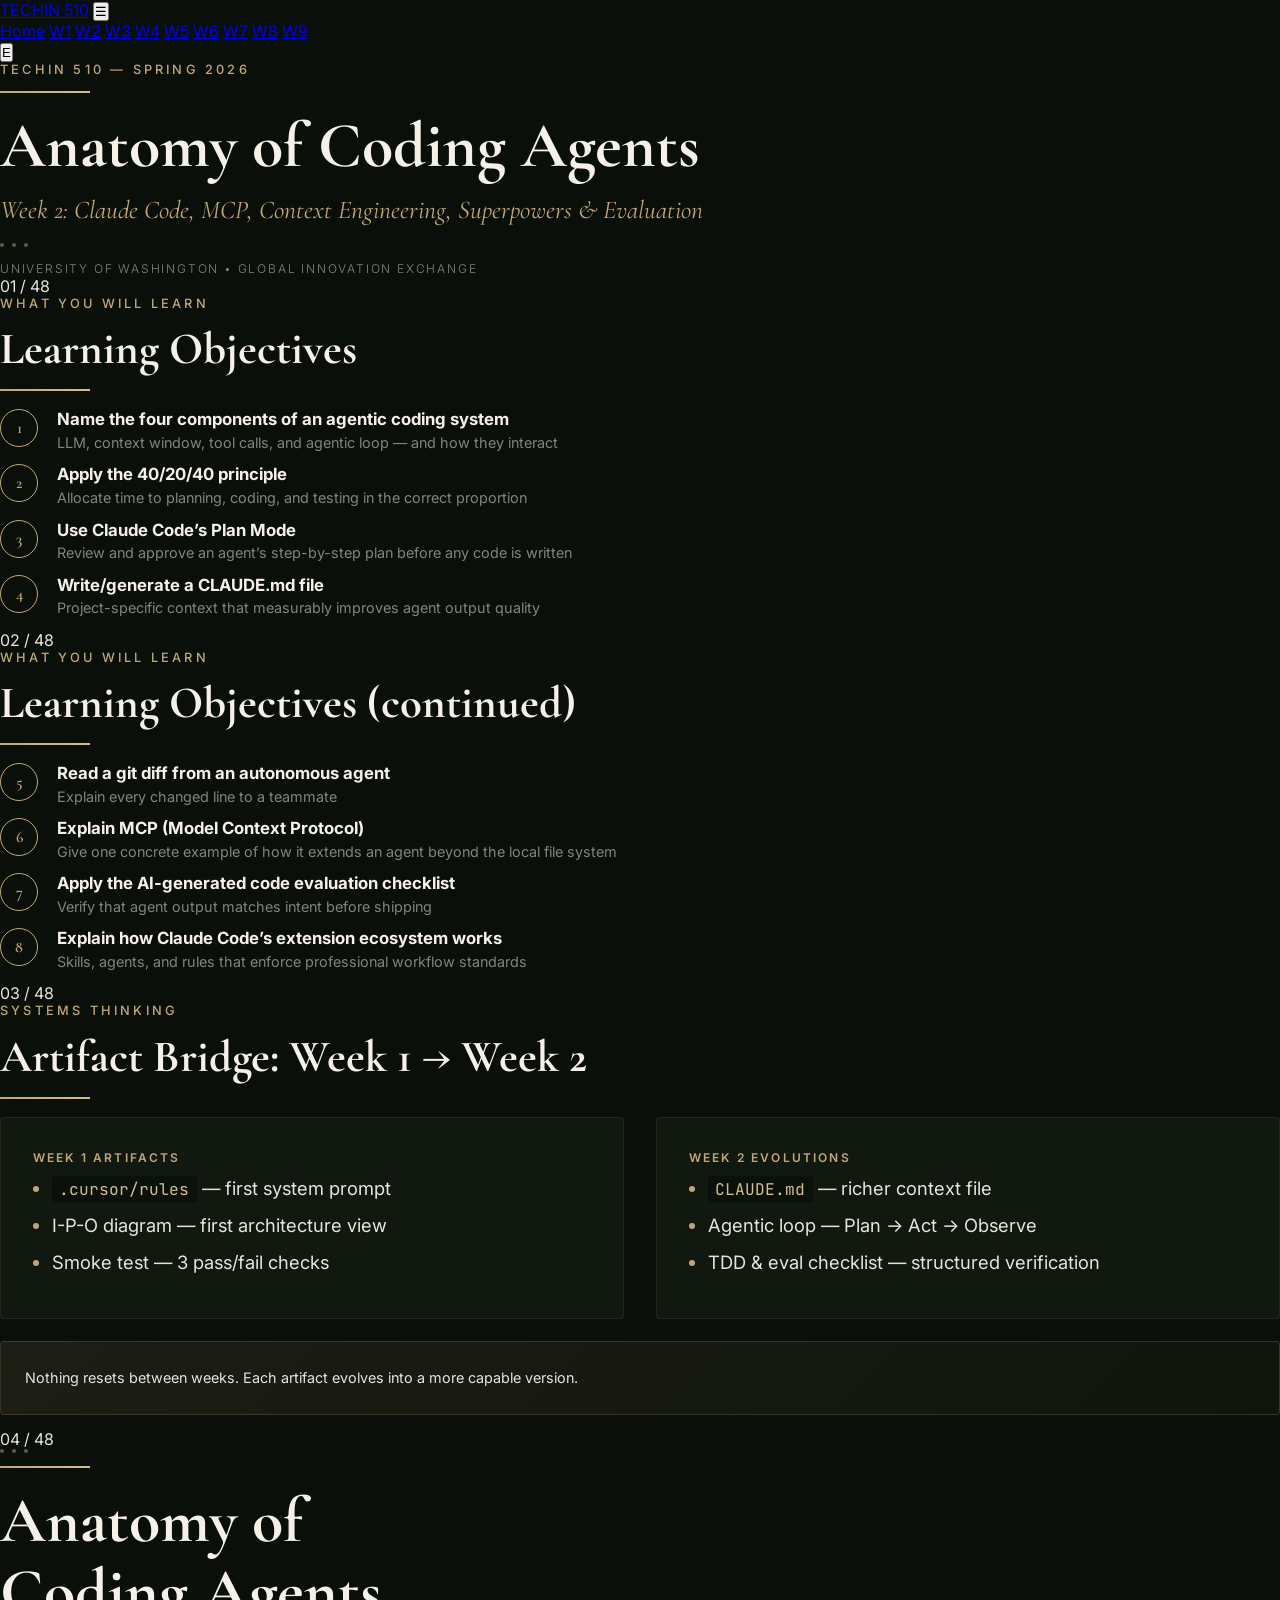
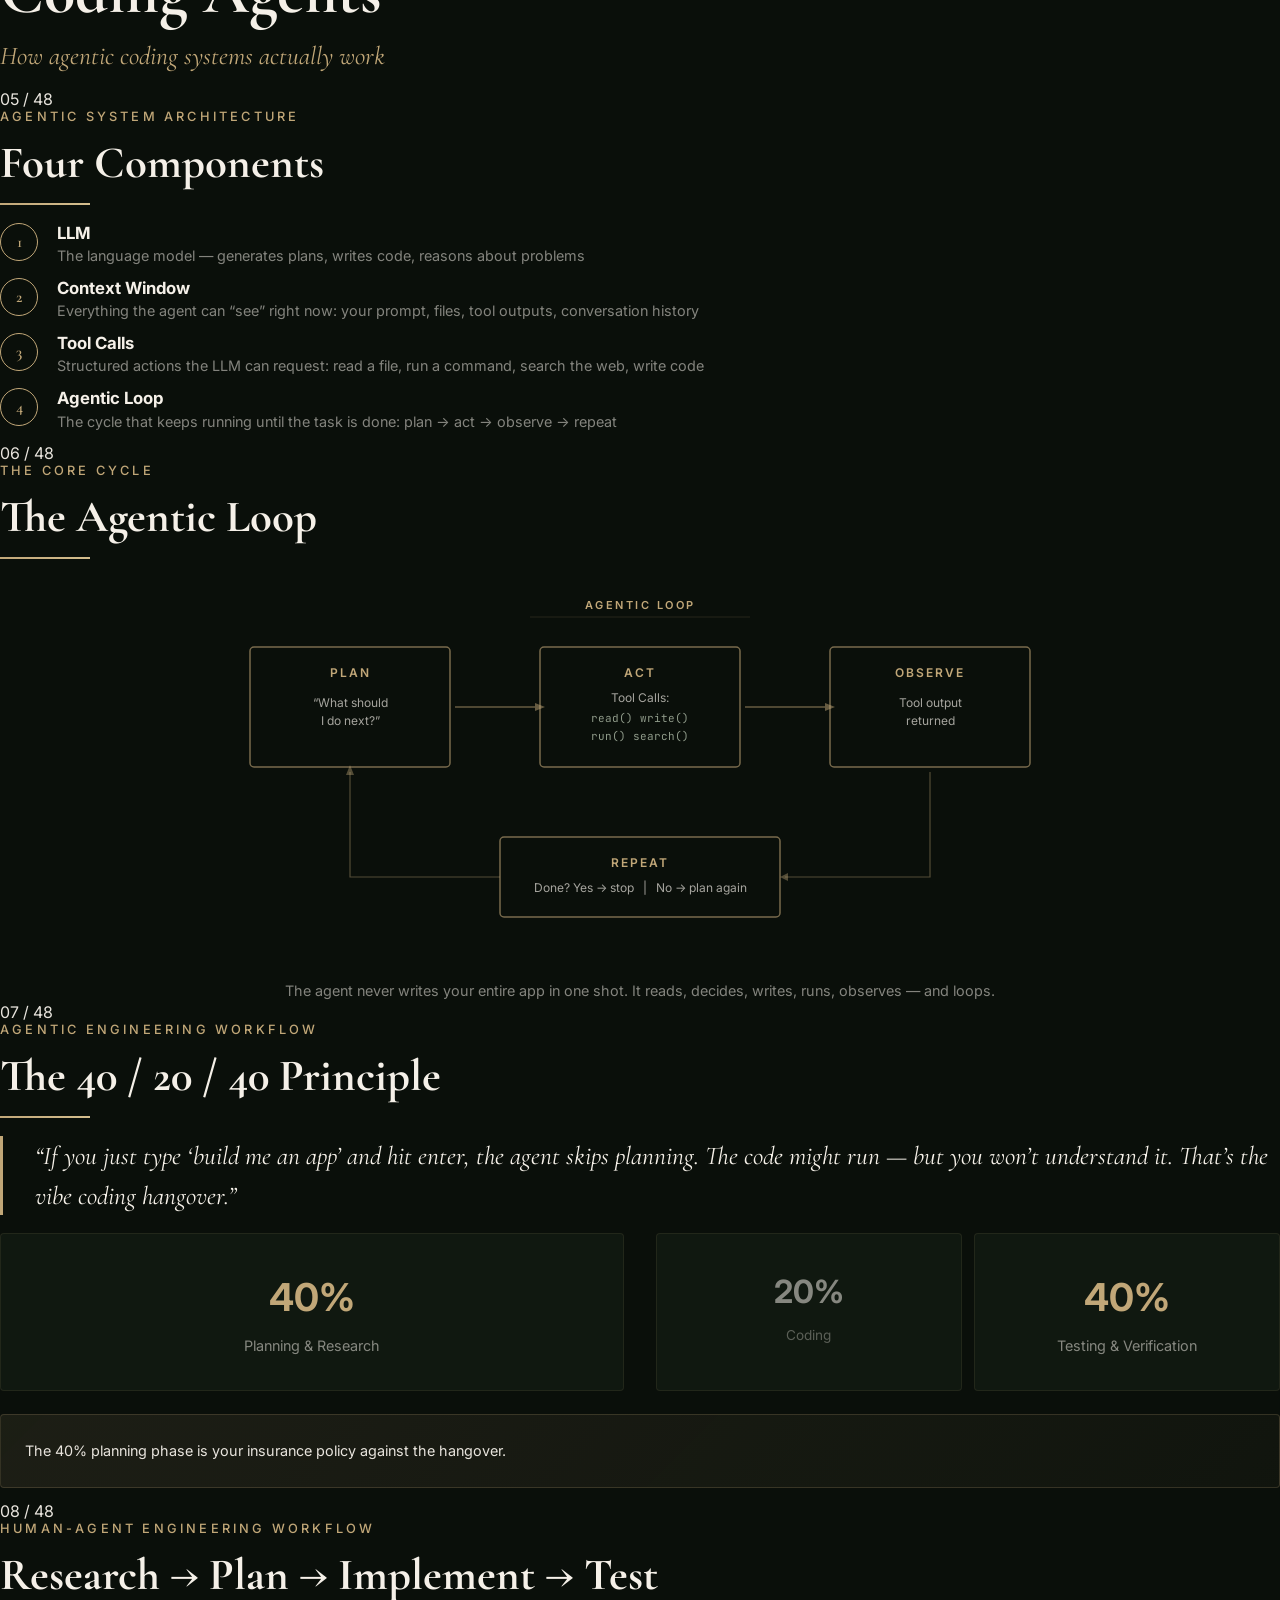
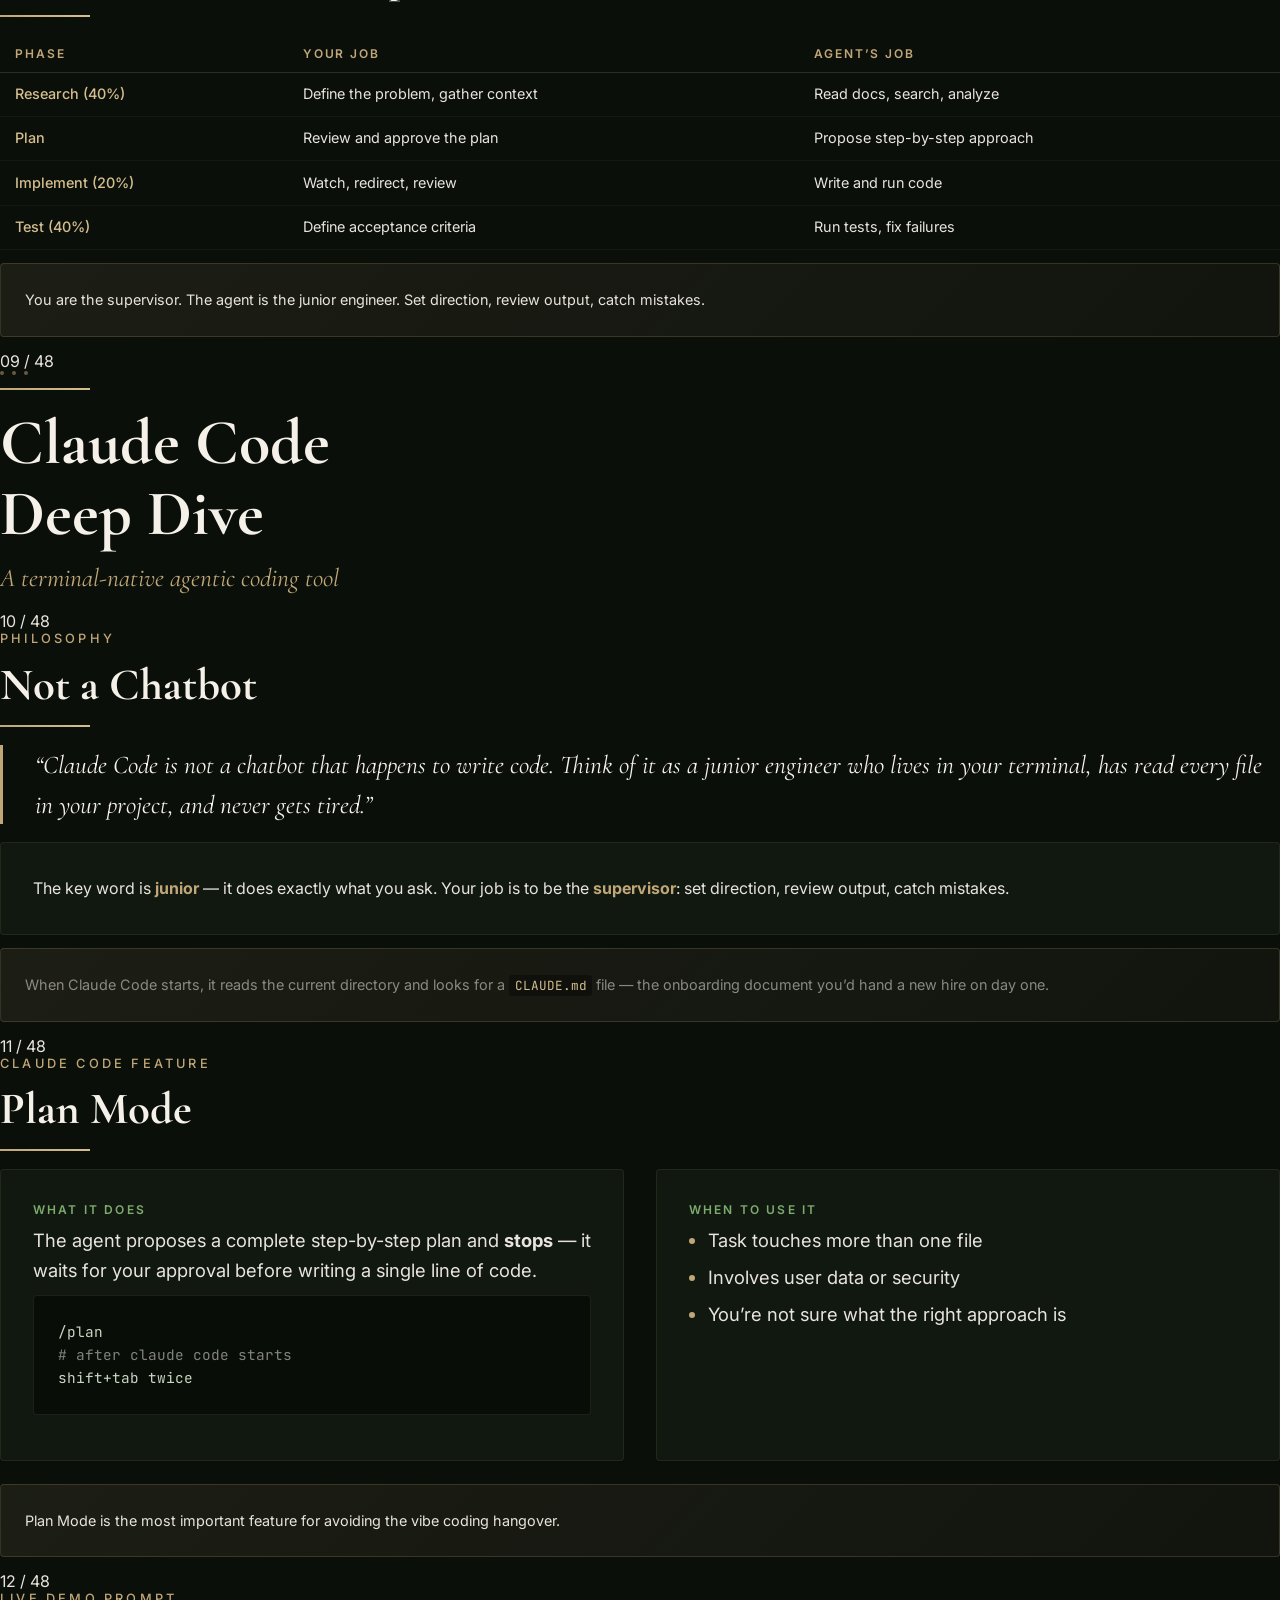
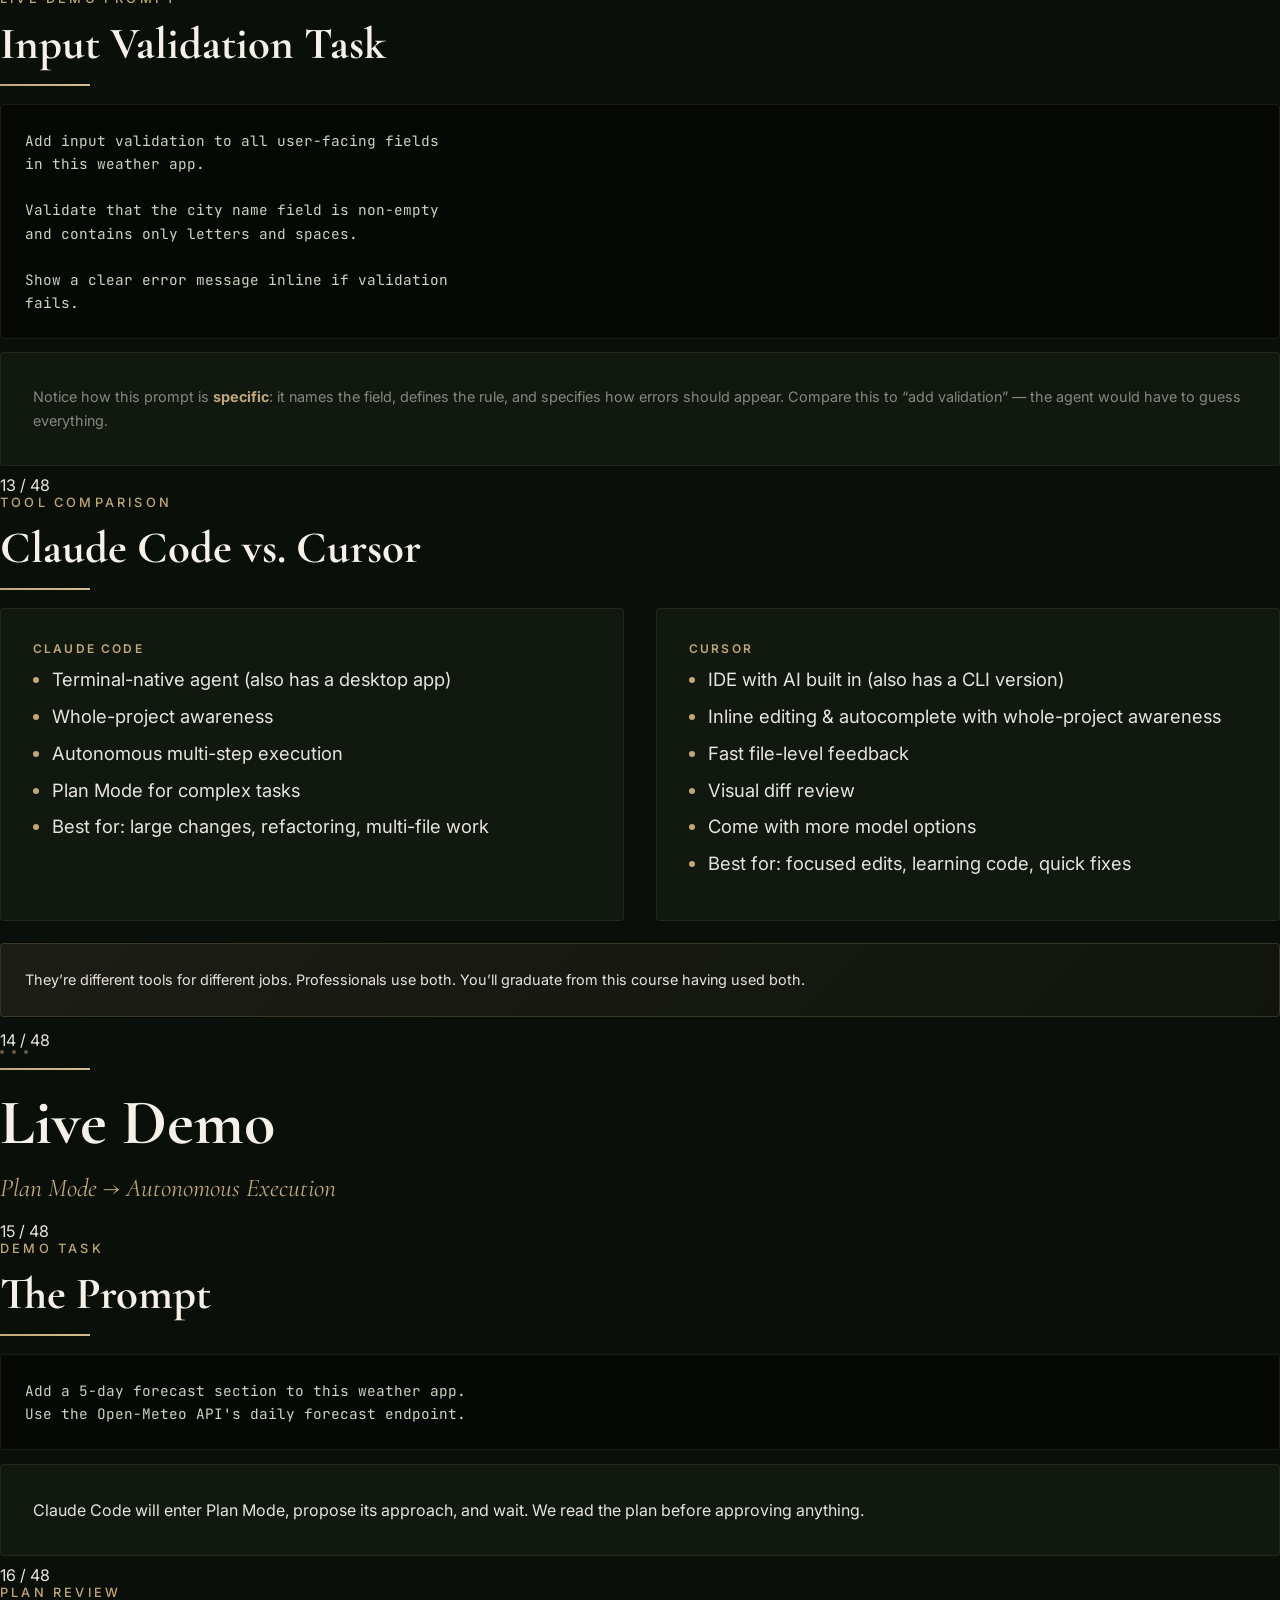
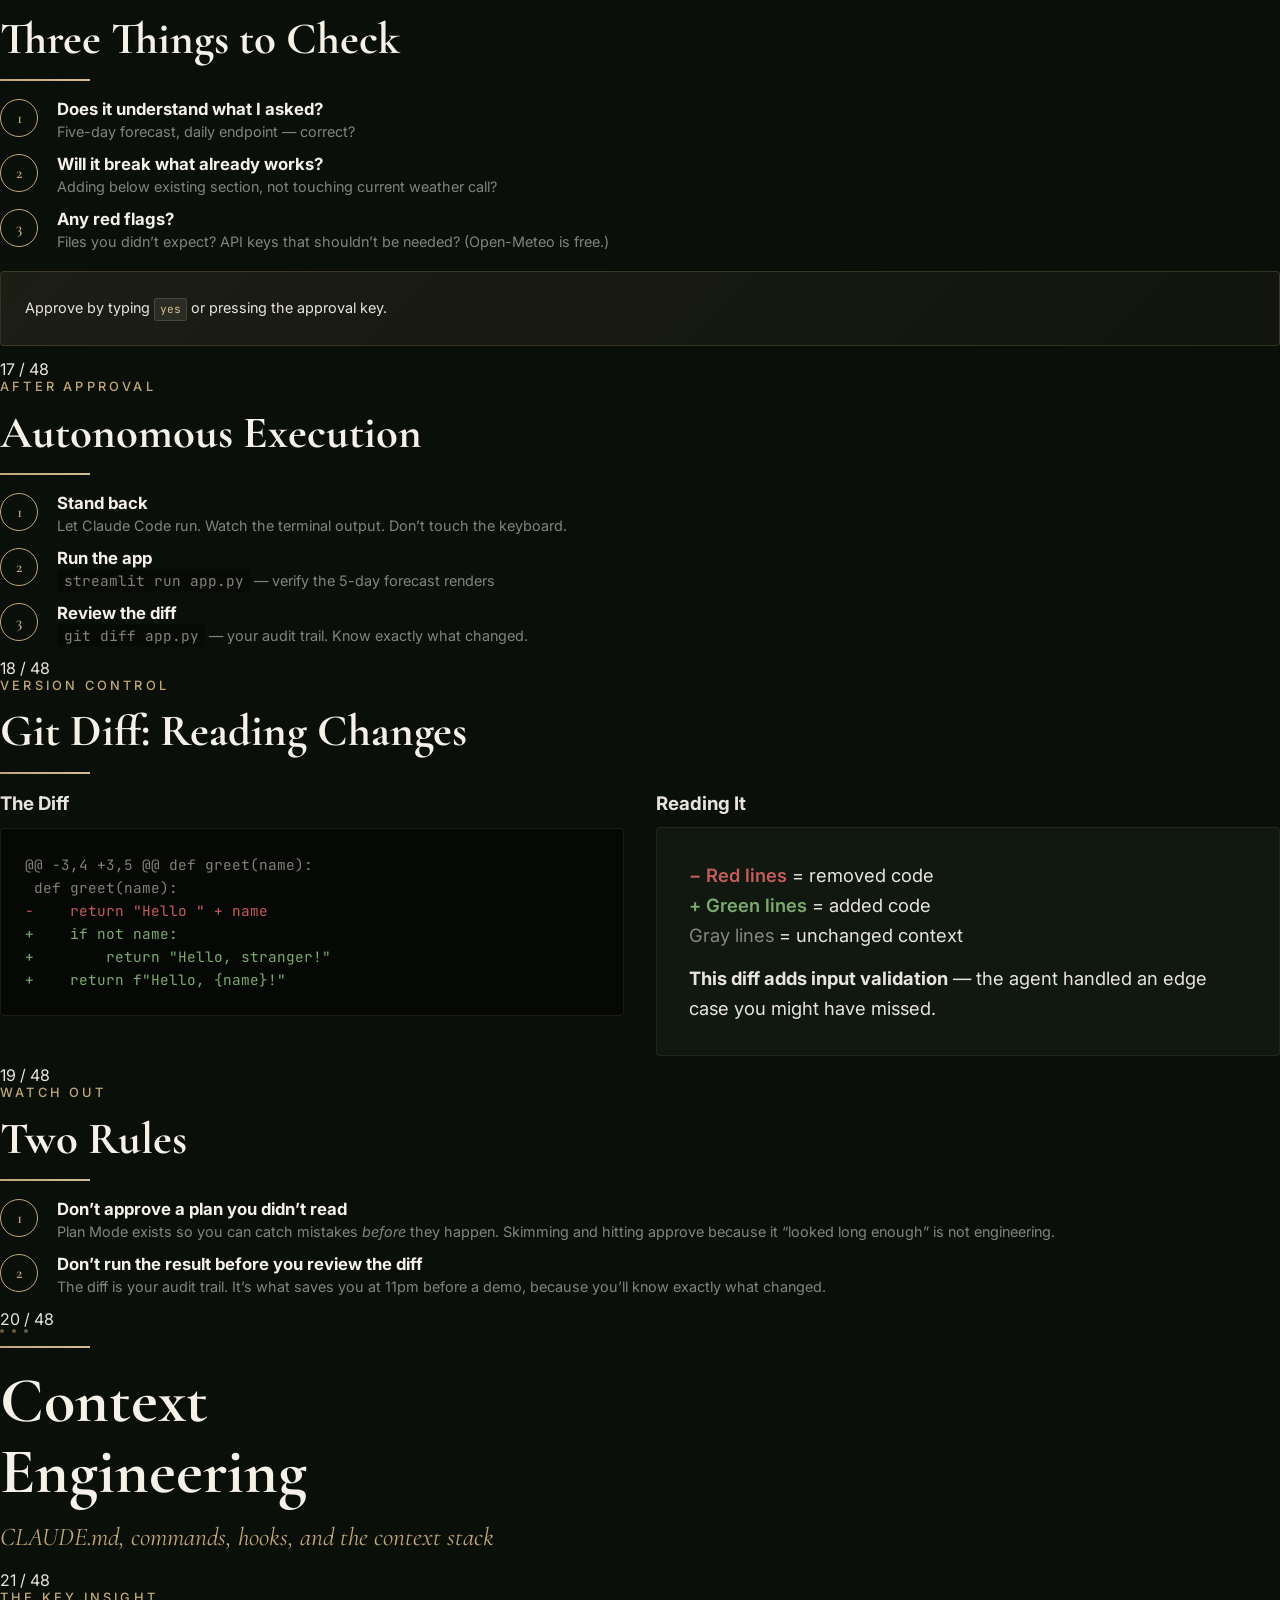
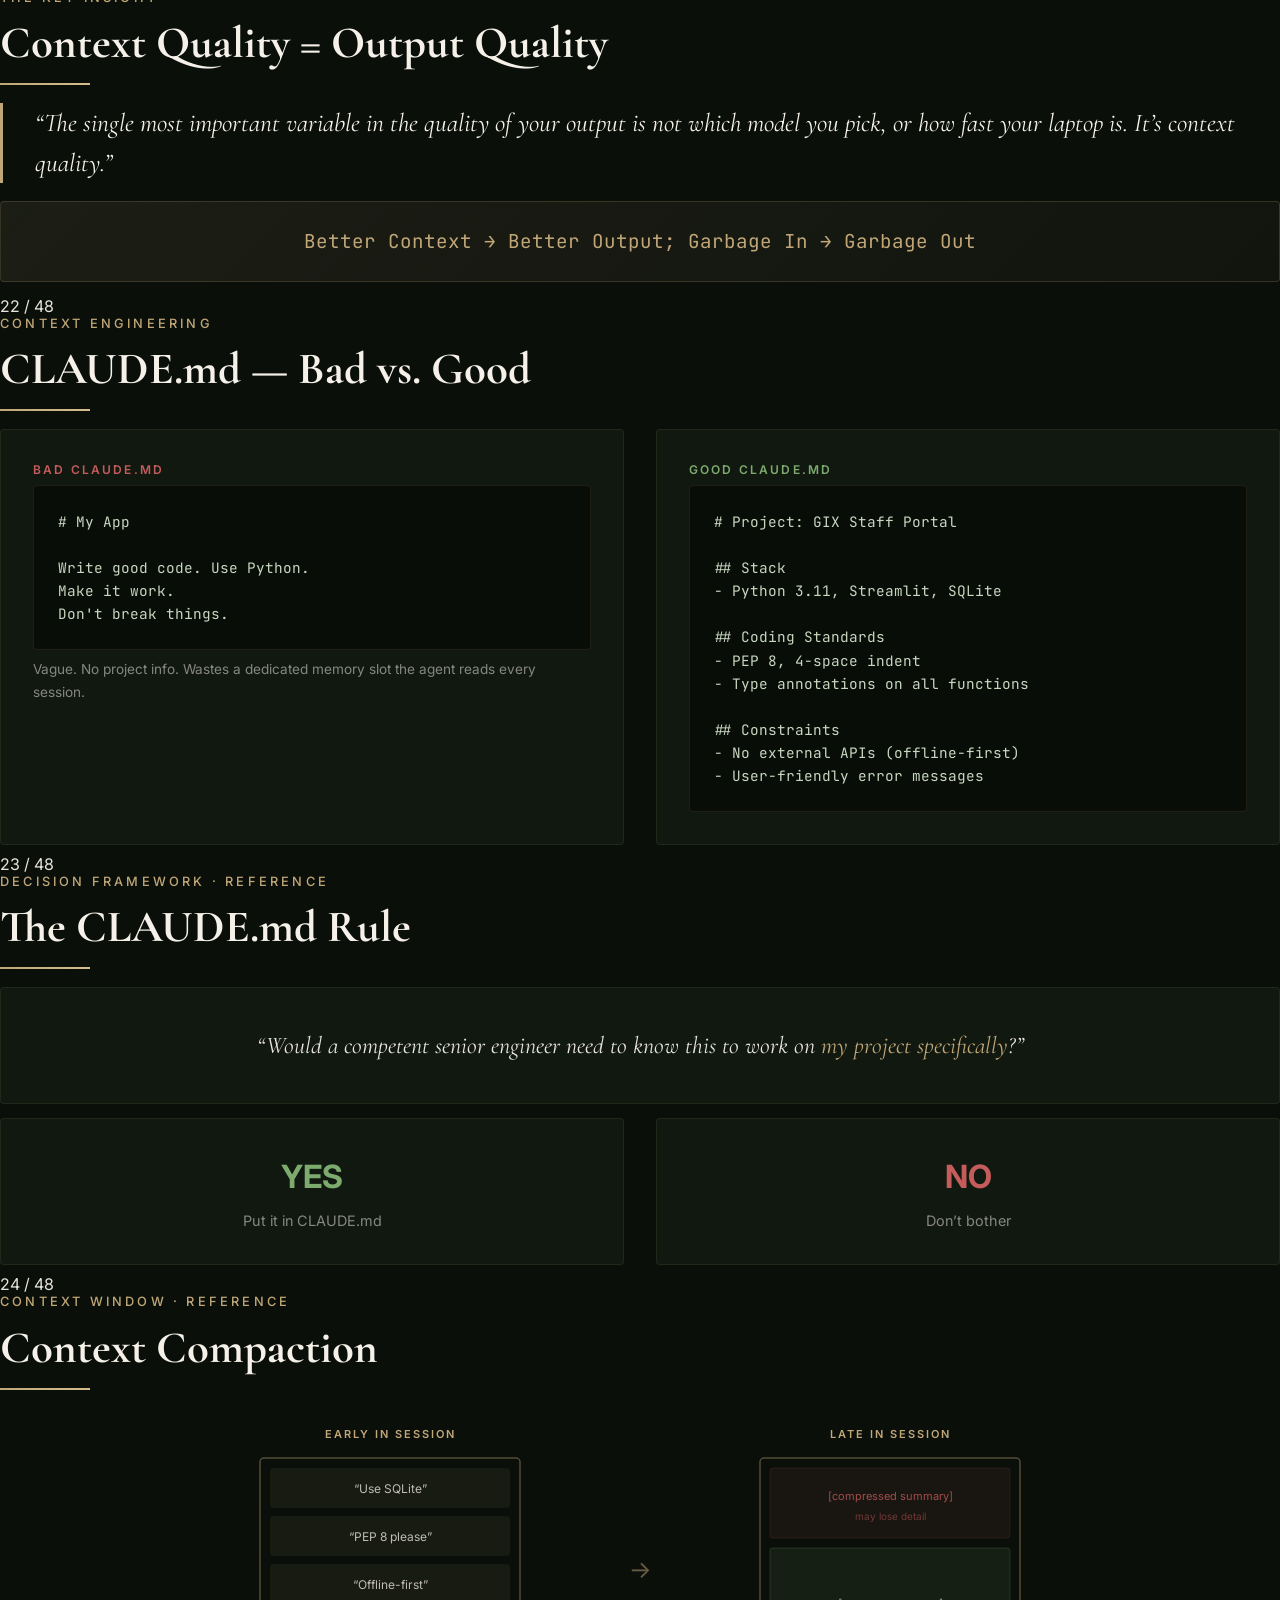
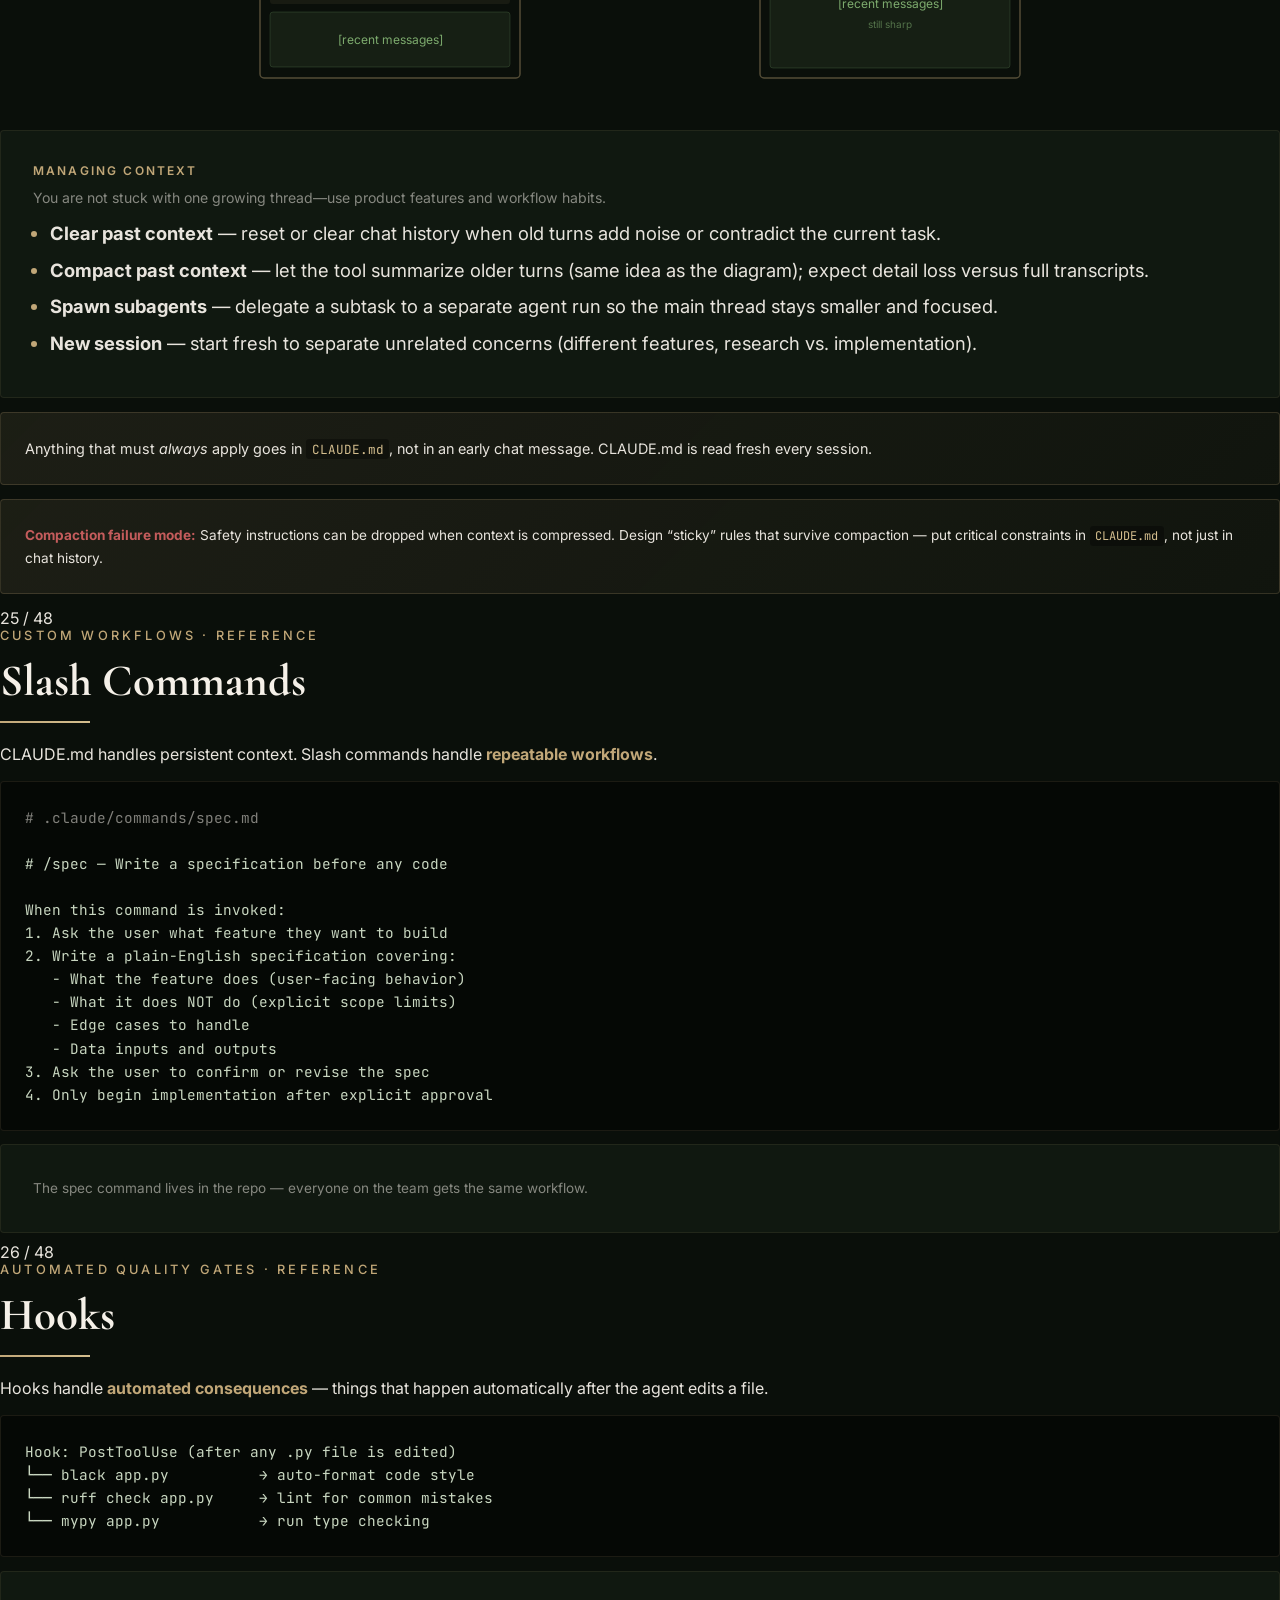
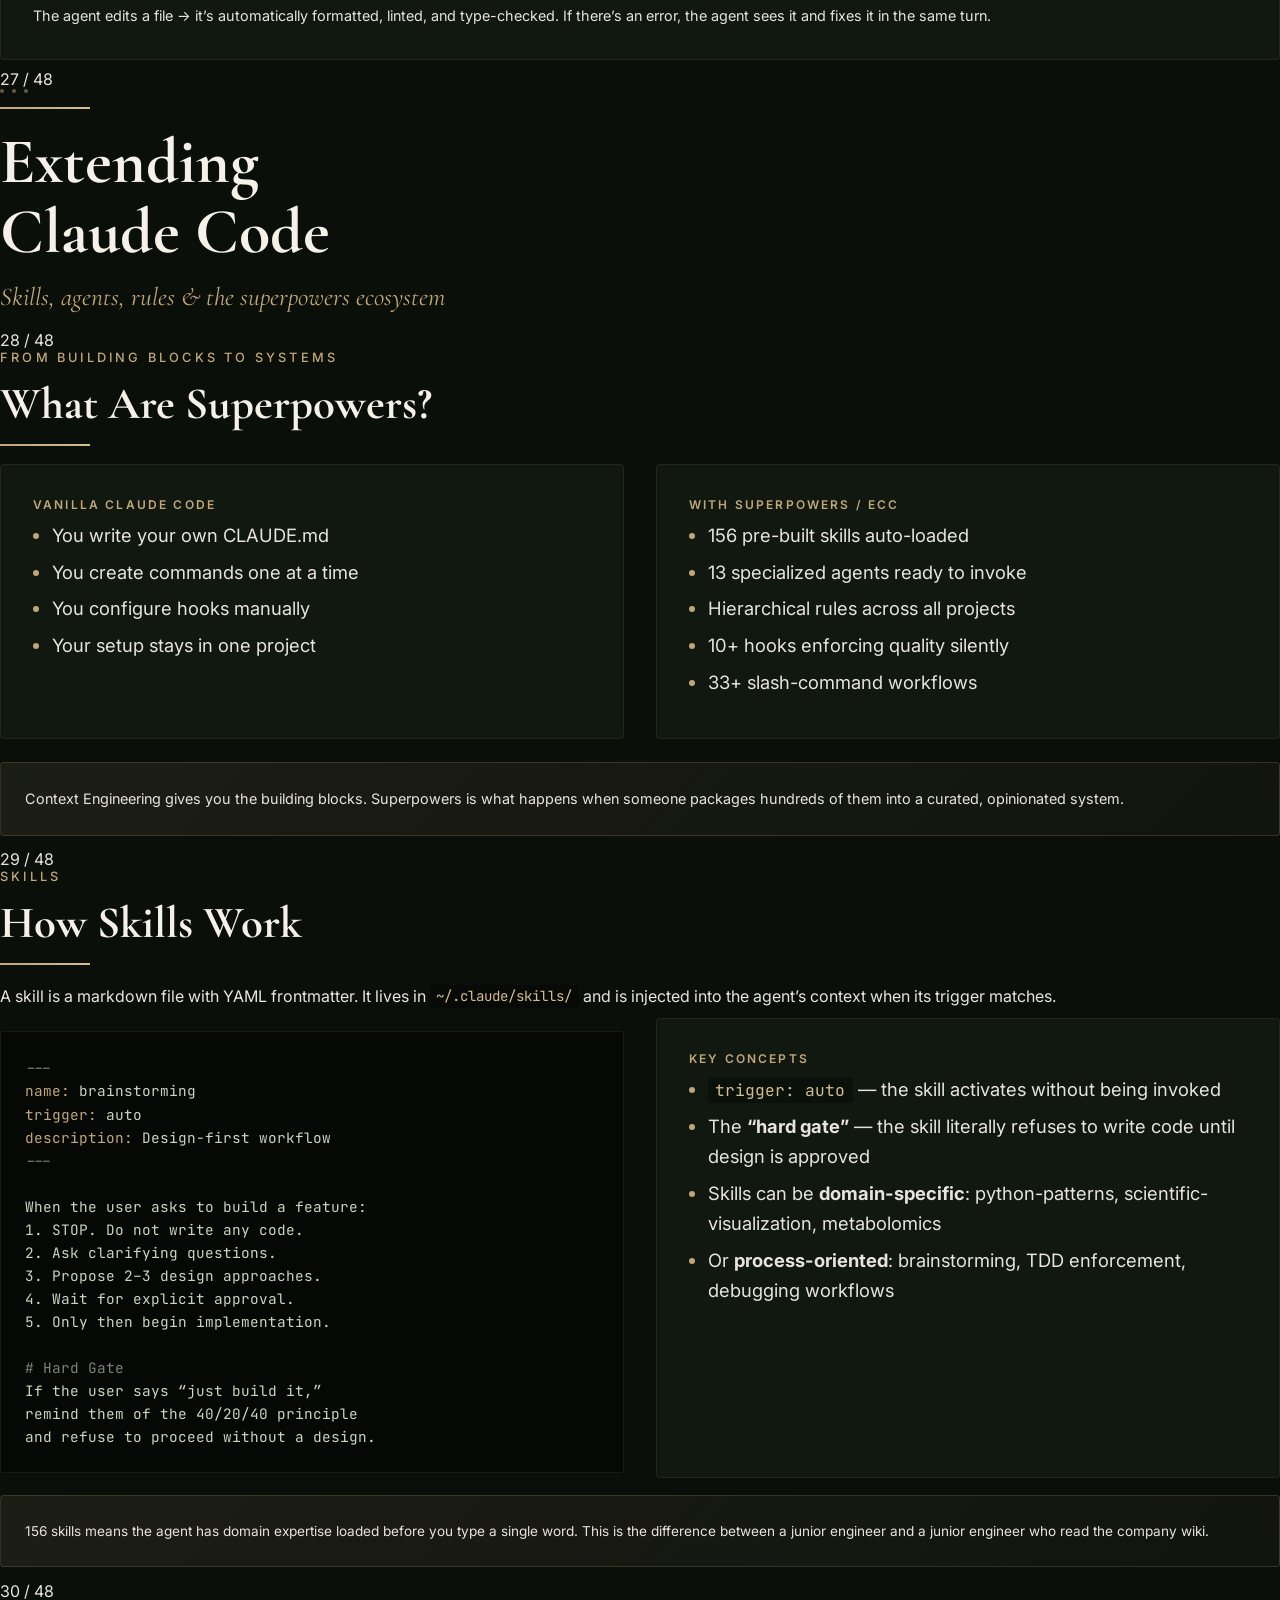
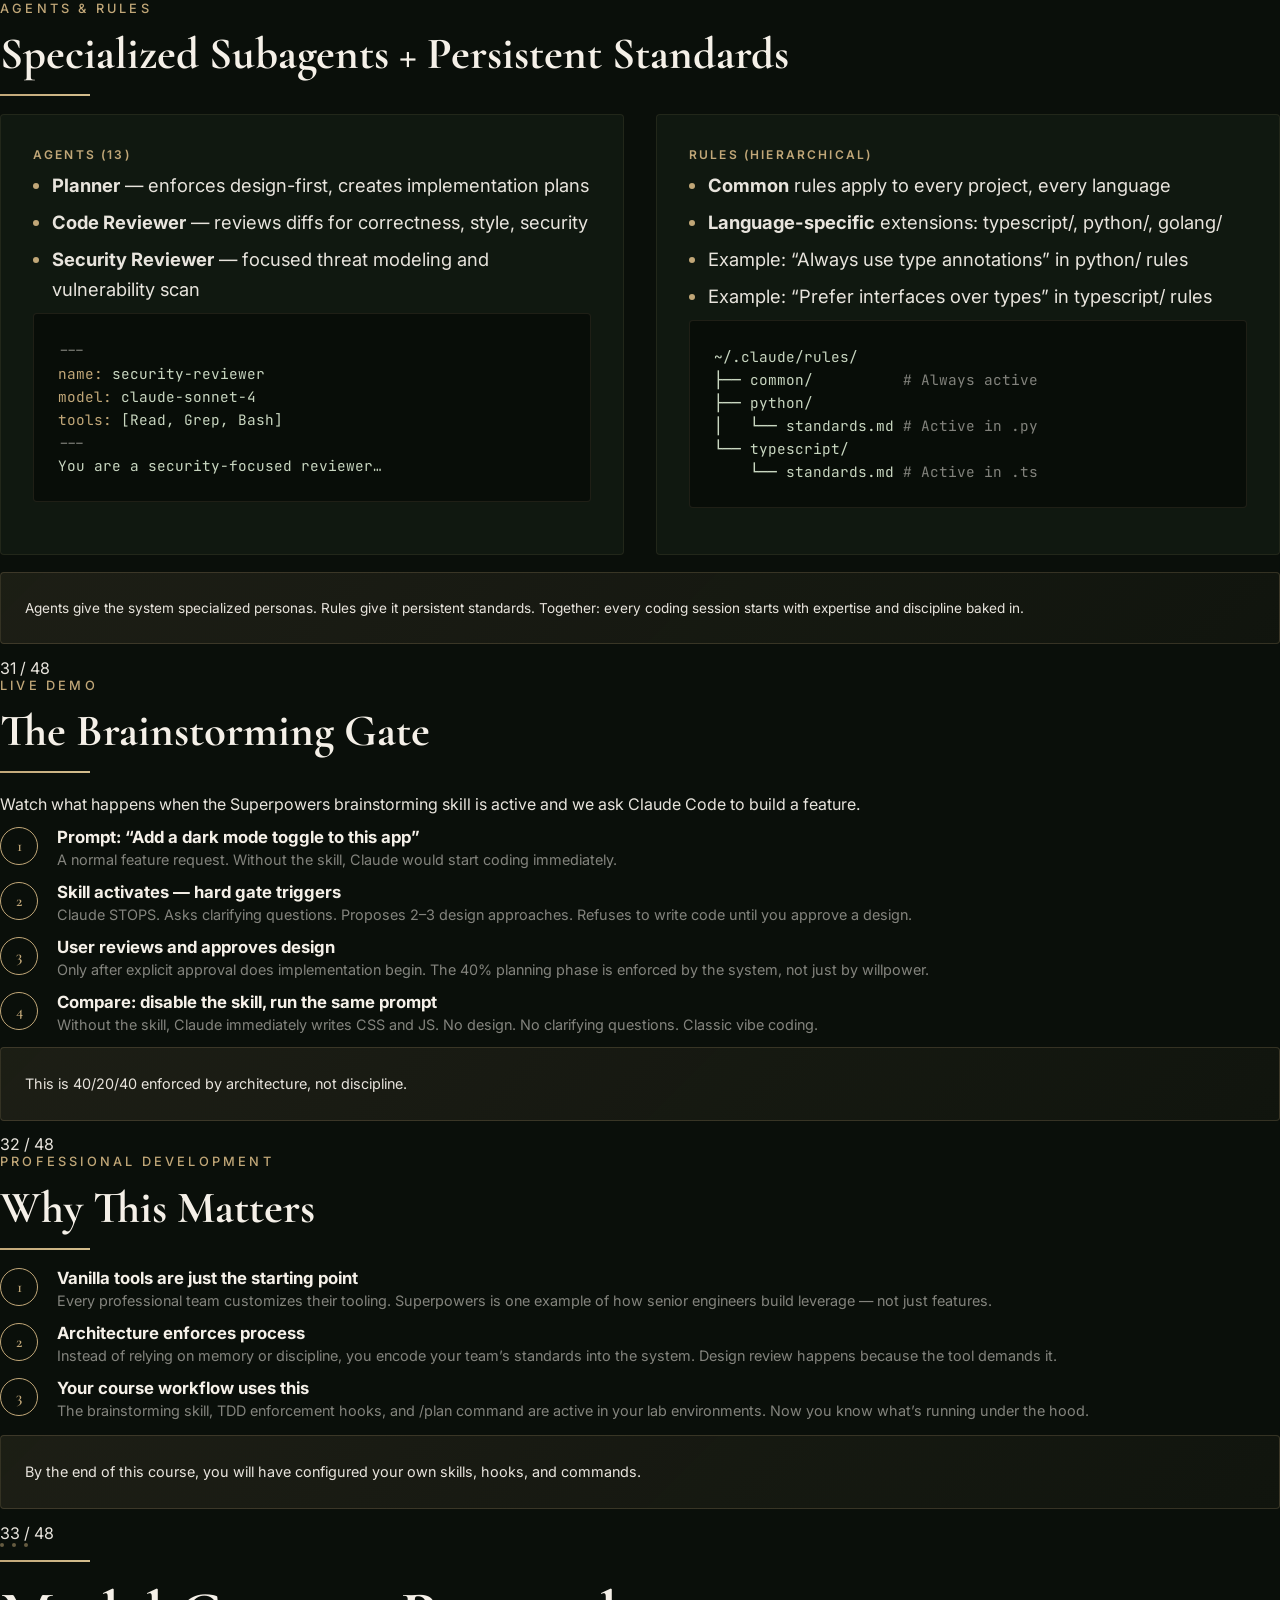
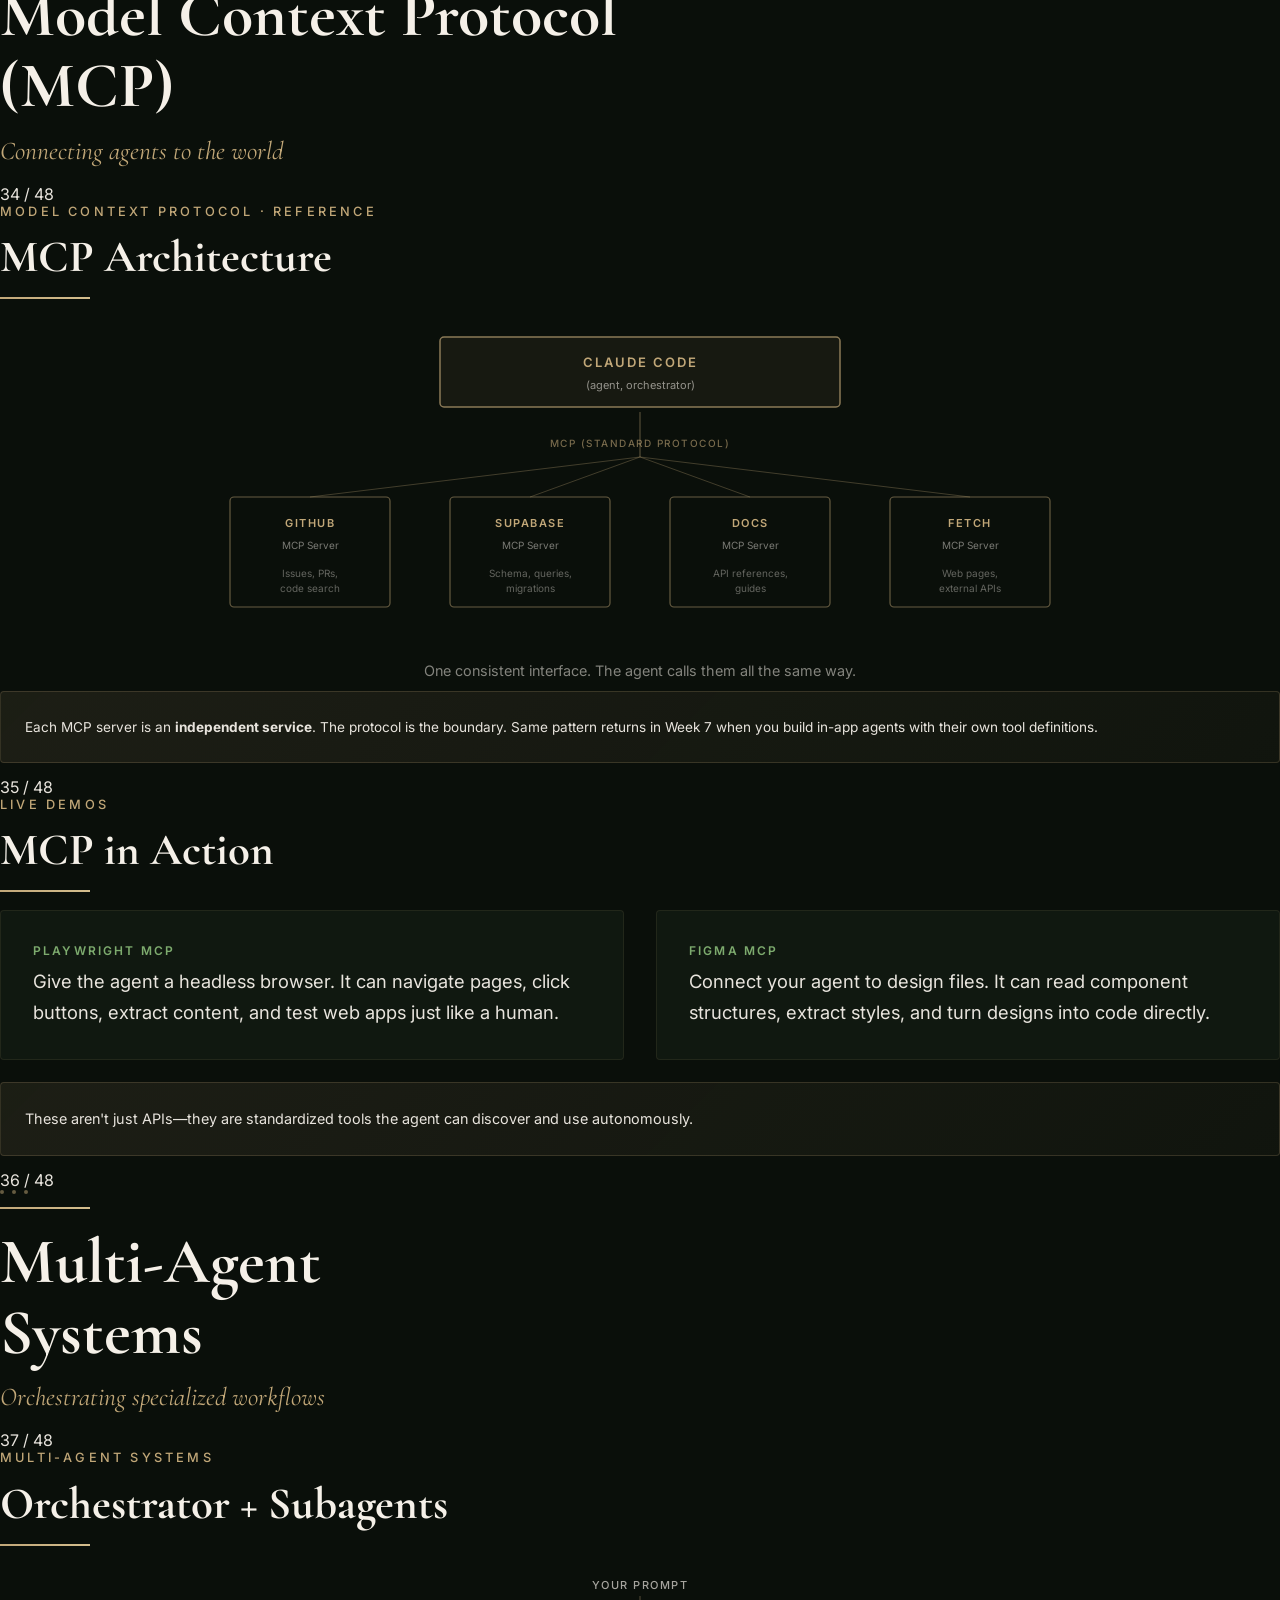
==== commit fd181d3d: "improv flow" ====
--- a/week2-slides.html
+++ b/week2-slides.html
@@ -802,9 +802,100 @@
   </section>
 
   <!-- ============================================================
-     SLIDE 25 — Slash Commands
+     SLIDE 25 — Context Compaction Diagram
   -->
   <section class="slide" id="s25">
+    <div class="overline">Context Window &middot; REFERENCE</div>
+    <h2>Context Compaction</h2>
+    <div class="accent-line"></div>
+
+    <div class="diagram">
+      <svg viewBox="0 0 900 300" xmlns="http://www.w3.org/2000/svg" style="max-height: 38vh;">
+        <text x="200" y="30" text-anchor="middle" fill="#c1a778" font-family="Inter, sans-serif" font-size="11"
+          font-weight="600" letter-spacing="2">EARLY IN SESSION</text>
+
+        <rect x="70" y="50" width="260" height="220" rx="4" fill="none" stroke="#c1a778" stroke-width="1.5"
+          opacity="0.4" />
+
+        <rect x="80" y="60" width="240" height="40" rx="3" fill="rgba(193, 167, 120, 0.08)" stroke="none" />
+        <text x="200" y="85" text-anchor="middle" fill="#e8e4dd" font-family="Inter, sans-serif" font-size="12"
+          opacity="0.8">&ldquo;Use SQLite&rdquo;</text>
+
+        <rect x="80" y="108" width="240" height="40" rx="3" fill="rgba(193, 167, 120, 0.08)" stroke="none" />
+        <text x="200" y="133" text-anchor="middle" fill="#e8e4dd" font-family="Inter, sans-serif" font-size="12"
+          opacity="0.8">&ldquo;PEP 8 please&rdquo;</text>
+
+        <rect x="80" y="156" width="240" height="40" rx="3" fill="rgba(193, 167, 120, 0.08)" stroke="none" />
+        <text x="200" y="181" text-anchor="middle" fill="#e8e4dd" font-family="Inter, sans-serif" font-size="12"
+          opacity="0.8">&ldquo;Offline-first&rdquo;</text>
+
+        <rect x="80" y="204" width="240" height="55" rx="3" fill="rgba(125, 171, 110, 0.1)"
+          stroke="rgba(125, 171, 110, 0.2)" stroke-width="1" />
+        <text x="200" y="236" text-anchor="middle" fill="#7dab6e" font-family="Inter, sans-serif" font-size="12">[recent
+          messages]</text>
+
+        <text x="450" y="170" text-anchor="middle" fill="#c1a778" font-family="Inter, sans-serif" font-size="24"
+          opacity="0.5">&rarr;</text>
+
+        <text x="700" y="30" text-anchor="middle" fill="#c1a778" font-family="Inter, sans-serif" font-size="11"
+          font-weight="600" letter-spacing="2">LATE IN SESSION</text>
+
+        <rect x="570" y="50" width="260" height="220" rx="4" fill="none" stroke="#c1a778" stroke-width="1.5"
+          opacity="0.4" />
+
+        <rect x="580" y="60" width="240" height="70" rx="3" fill="rgba(196, 92, 92, 0.08)"
+          stroke="rgba(196, 92, 92, 0.15)" stroke-width="1" />
+        <text x="700" y="92" text-anchor="middle" fill="#c45c5c" font-family="Inter, sans-serif" font-size="11"
+          opacity="0.8">[compressed summary]</text>
+        <text x="700" y="112" text-anchor="middle" fill="#c45c5c" font-family="Inter, sans-serif" font-size="10"
+          opacity="0.5">may lose detail</text>
+
+        <rect x="580" y="140" width="240" height="120" rx="3" fill="rgba(125, 171, 110, 0.1)"
+          stroke="rgba(125, 171, 110, 0.2)" stroke-width="1" />
+        <text x="700" y="200" text-anchor="middle" fill="#7dab6e" font-family="Inter, sans-serif" font-size="12">[recent
+          messages]</text>
+        <text x="700" y="220" text-anchor="middle" fill="#7dab6e" font-family="Inter, sans-serif" font-size="10"
+          opacity="0.6">still sharp</text>
+      </svg>
+    </div>
+
+    <div class="card" style="margin-top: clamp(0.3rem, 1vh, 0.6rem);">
+      <div class="col-label" style="color: var(--gold);">Managing context</div>
+      <p style="margin-bottom: clamp(0.35rem, 1vh, 0.55rem); font-size: clamp(0.72rem, 1.15vw, 0.88rem); color: var(--fg-dim);">
+        You are not stuck with one growing thread&mdash;use product features and workflow habits.
+      </p>
+      <ul style="margin: 0; font-size: clamp(0.72rem, 1.15vw, 0.88rem); color: var(--fg);">
+        <li><strong>Clear past context</strong> &mdash; reset or clear chat history when old turns add noise or contradict the current task.</li>
+        <li><strong>Compact past context</strong> &mdash; let the tool summarize older turns (same idea as the diagram); expect detail loss versus full transcripts.</li>
+        <li><strong>Spawn subagents</strong> &mdash; delegate a subtask to a separate agent run so the main thread stays smaller and focused.</li>
+        <li><strong>New session</strong> &mdash; start fresh to separate unrelated concerns (different features, research vs. implementation).</li>
+      </ul>
+    </div>
+
+    <div class="highlight-box">
+      <p style="font-size: clamp(0.75rem, 1.2vw, 0.9rem); color: var(--fg);">
+        Anything that must <em>always</em> apply goes in <span class="inline-code">CLAUDE.md</span>, not in an early
+        chat message. CLAUDE.md is read fresh every session.
+      </p>
+    </div>
+
+    <div class="highlight-box" style="margin-top: clamp(0.3rem, 1vh, 0.5rem);">
+      <p style="font-size: clamp(0.7rem, 1.1vw, 0.85rem); color: var(--fg);">
+        <strong style="color: var(--red-soft);">Compaction failure mode:</strong> Safety instructions can be dropped
+        when context is compressed.
+        Design &ldquo;sticky&rdquo; rules that survive compaction &mdash; put critical constraints in <span
+          class="inline-code">CLAUDE.md</span>,
+        not just in chat history.
+      </p>
+    </div>
+
+    <div class="slide-num">25 / 48</div>
+  </section>
+
+  <!-- ============================================================
+     SLIDE 26 — Slash Commands
+  -->
+  <section class="slide" id="s26">
     <div class="overline">Custom Workflows &middot; REFERENCE</div>
     <h2>Slash Commands</h2>
     <div class="accent-line"></div>
@@ -834,13 +925,13 @@
       </p>
     </div>
 
-    <div class="slide-num">25 / 48</div>
-  </section>
-
-  <!-- ============================================================
-     SLIDE 26 — Hooks
-  -->
-  <section class="slide" id="s26">
+    <div class="slide-num">26 / 48</div>
+  </section>
+
+  <!-- ============================================================
+     SLIDE 27 — Hooks
+  -->
+  <section class="slide" id="s27">
     <div class="overline">Automated Quality Gates &middot; REFERENCE</div>
     <h2>Hooks</h2>
     <div class="accent-line"></div>
@@ -859,97 +950,6 @@
       <p style="font-size: clamp(0.75rem, 1.2vw, 0.9rem); color: var(--fg);">
         The agent edits a file &rarr; it&rsquo;s automatically formatted, linted, and type-checked. If there&rsquo;s an
         error, the agent sees it and fixes it in the same turn.
-      </p>
-    </div>
-
-    <div class="slide-num">26 / 48</div>
-  </section>
-
-  <!-- ============================================================
-     SLIDE 27 — Context Compaction Diagram
-  -->
-  <section class="slide" id="s27">
-    <div class="overline">Context Window &middot; REFERENCE</div>
-    <h2>Context Compaction</h2>
-    <div class="accent-line"></div>
-
-    <div class="diagram">
-      <svg viewBox="0 0 900 300" xmlns="http://www.w3.org/2000/svg" style="max-height: 38vh;">
-        <text x="200" y="30" text-anchor="middle" fill="#c1a778" font-family="Inter, sans-serif" font-size="11"
-          font-weight="600" letter-spacing="2">EARLY IN SESSION</text>
-
-        <rect x="70" y="50" width="260" height="220" rx="4" fill="none" stroke="#c1a778" stroke-width="1.5"
-          opacity="0.4" />
-
-        <rect x="80" y="60" width="240" height="40" rx="3" fill="rgba(193, 167, 120, 0.08)" stroke="none" />
-        <text x="200" y="85" text-anchor="middle" fill="#e8e4dd" font-family="Inter, sans-serif" font-size="12"
-          opacity="0.8">&ldquo;Use SQLite&rdquo;</text>
-
-        <rect x="80" y="108" width="240" height="40" rx="3" fill="rgba(193, 167, 120, 0.08)" stroke="none" />
-        <text x="200" y="133" text-anchor="middle" fill="#e8e4dd" font-family="Inter, sans-serif" font-size="12"
-          opacity="0.8">&ldquo;PEP 8 please&rdquo;</text>
-
-        <rect x="80" y="156" width="240" height="40" rx="3" fill="rgba(193, 167, 120, 0.08)" stroke="none" />
-        <text x="200" y="181" text-anchor="middle" fill="#e8e4dd" font-family="Inter, sans-serif" font-size="12"
-          opacity="0.8">&ldquo;Offline-first&rdquo;</text>
-
-        <rect x="80" y="204" width="240" height="55" rx="3" fill="rgba(125, 171, 110, 0.1)"
-          stroke="rgba(125, 171, 110, 0.2)" stroke-width="1" />
-        <text x="200" y="236" text-anchor="middle" fill="#7dab6e" font-family="Inter, sans-serif" font-size="12">[recent
-          messages]</text>
-
-        <text x="450" y="170" text-anchor="middle" fill="#c1a778" font-family="Inter, sans-serif" font-size="24"
-          opacity="0.5">&rarr;</text>
-
-        <text x="700" y="30" text-anchor="middle" fill="#c1a778" font-family="Inter, sans-serif" font-size="11"
-          font-weight="600" letter-spacing="2">LATE IN SESSION</text>
-
-        <rect x="570" y="50" width="260" height="220" rx="4" fill="none" stroke="#c1a778" stroke-width="1.5"
-          opacity="0.4" />
-
-        <rect x="580" y="60" width="240" height="70" rx="3" fill="rgba(196, 92, 92, 0.08)"
-          stroke="rgba(196, 92, 92, 0.15)" stroke-width="1" />
-        <text x="700" y="92" text-anchor="middle" fill="#c45c5c" font-family="Inter, sans-serif" font-size="11"
-          opacity="0.8">[compressed summary]</text>
-        <text x="700" y="112" text-anchor="middle" fill="#c45c5c" font-family="Inter, sans-serif" font-size="10"
-          opacity="0.5">may lose detail</text>
-
-        <rect x="580" y="140" width="240" height="120" rx="3" fill="rgba(125, 171, 110, 0.1)"
-          stroke="rgba(125, 171, 110, 0.2)" stroke-width="1" />
-        <text x="700" y="200" text-anchor="middle" fill="#7dab6e" font-family="Inter, sans-serif" font-size="12">[recent
-          messages]</text>
-        <text x="700" y="220" text-anchor="middle" fill="#7dab6e" font-family="Inter, sans-serif" font-size="10"
-          opacity="0.6">still sharp</text>
-      </svg>
-    </div>
-
-    <div class="card" style="margin-top: clamp(0.3rem, 1vh, 0.6rem);">
-      <div class="col-label" style="color: var(--gold);">Managing context</div>
-      <p style="margin-bottom: clamp(0.35rem, 1vh, 0.55rem); font-size: clamp(0.72rem, 1.15vw, 0.88rem); color: var(--fg-dim);">
-        You are not stuck with one growing thread&mdash;use product features and workflow habits.
-      </p>
-      <ul style="margin: 0; font-size: clamp(0.72rem, 1.15vw, 0.88rem); color: var(--fg);">
-        <li><strong>Clear past context</strong> &mdash; reset or clear chat history when old turns add noise or contradict the current task.</li>
-        <li><strong>Compact past context</strong> &mdash; let the tool summarize older turns (same idea as the diagram); expect detail loss versus full transcripts.</li>
-        <li><strong>Spawn subagents</strong> &mdash; delegate a subtask to a separate agent run so the main thread stays smaller and focused.</li>
-        <li><strong>New session</strong> &mdash; start fresh to separate unrelated concerns (different features, research vs. implementation).</li>
-      </ul>
-    </div>
-
-    <div class="highlight-box">
-      <p style="font-size: clamp(0.75rem, 1.2vw, 0.9rem); color: var(--fg);">
-        Anything that must <em>always</em> apply goes in <span class="inline-code">CLAUDE.md</span>, not in an early
-        chat message. CLAUDE.md is read fresh every session.
-      </p>
-    </div>
-
-    <div class="highlight-box" style="margin-top: clamp(0.3rem, 1vh, 0.5rem);">
-      <p style="font-size: clamp(0.7rem, 1.1vw, 0.85rem); color: var(--fg);">
-        <strong style="color: var(--red-soft);">Compaction failure mode:</strong> Safety instructions can be dropped
-        when context is compressed.
-        Design &ldquo;sticky&rdquo; rules that survive compaction &mdash; put critical constraints in <span
-          class="inline-code">CLAUDE.md</span>,
-        not just in chat history.
       </p>
     </div>
 
